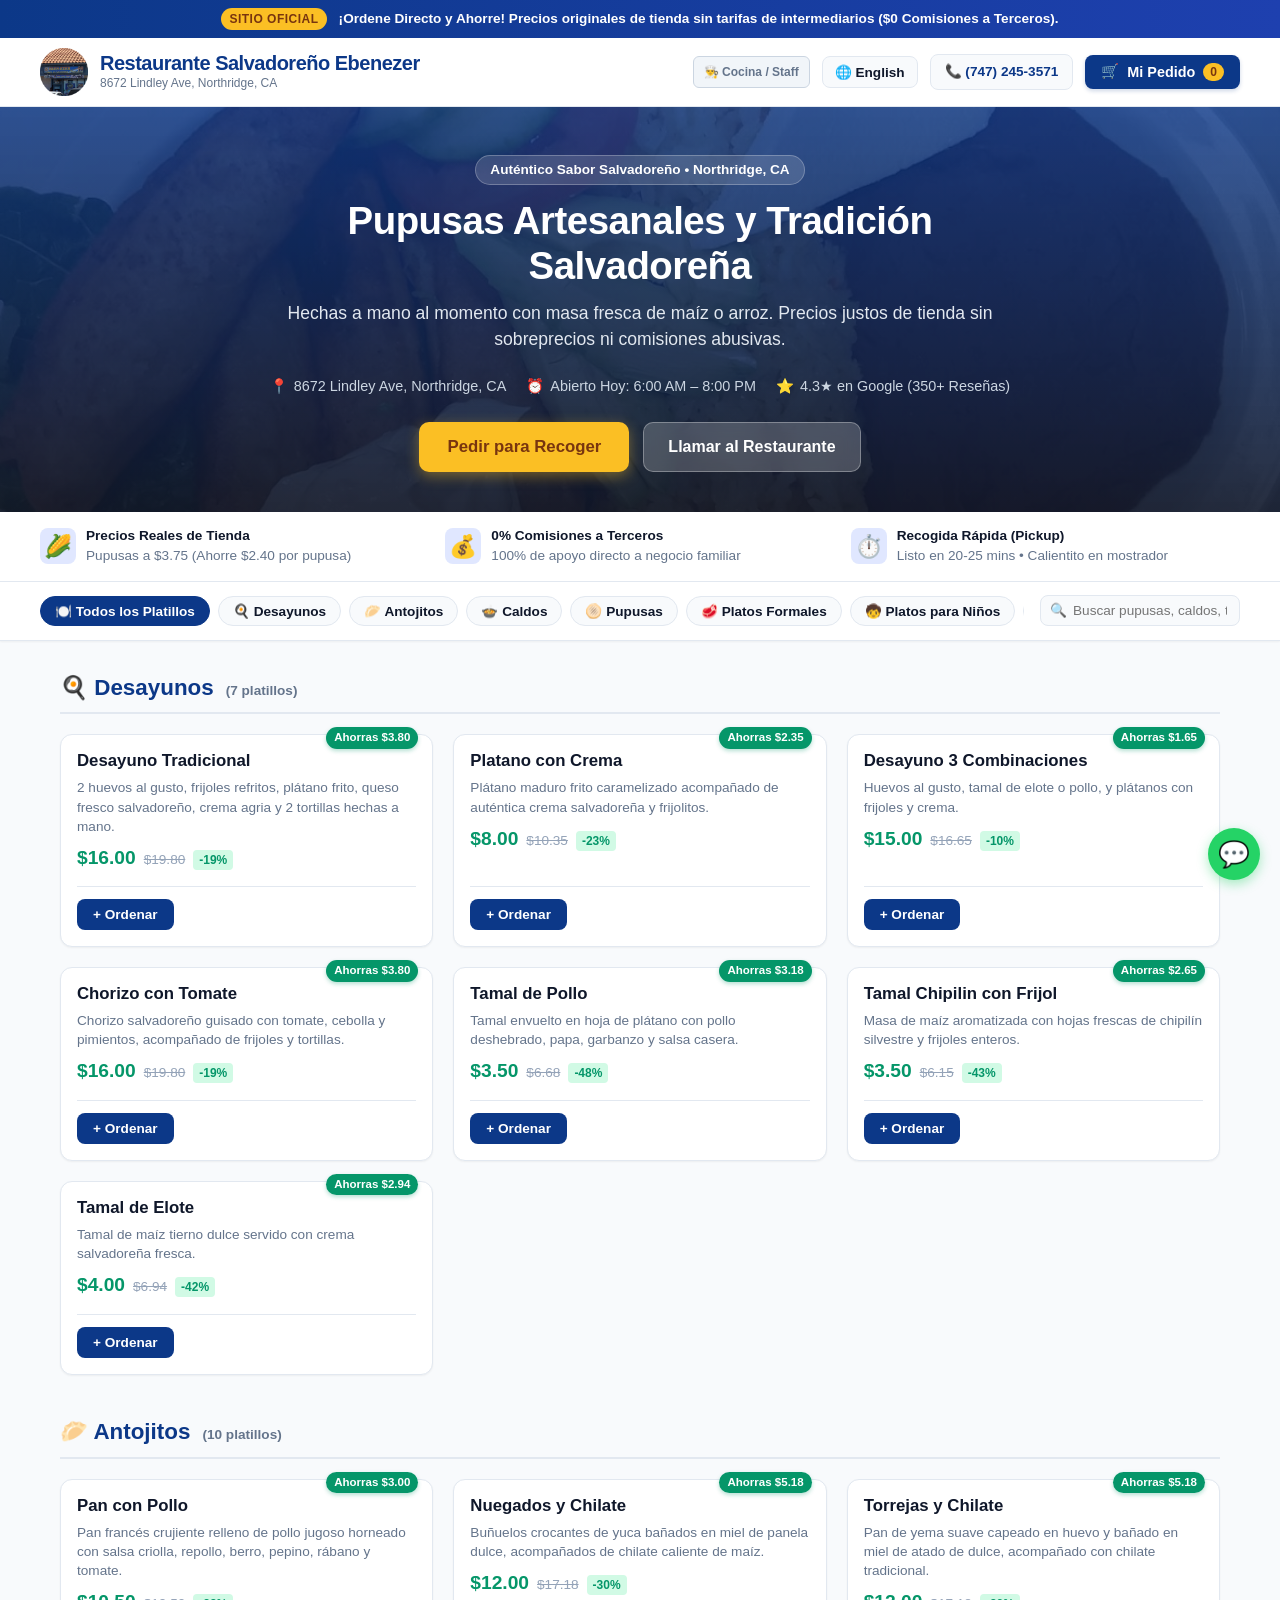
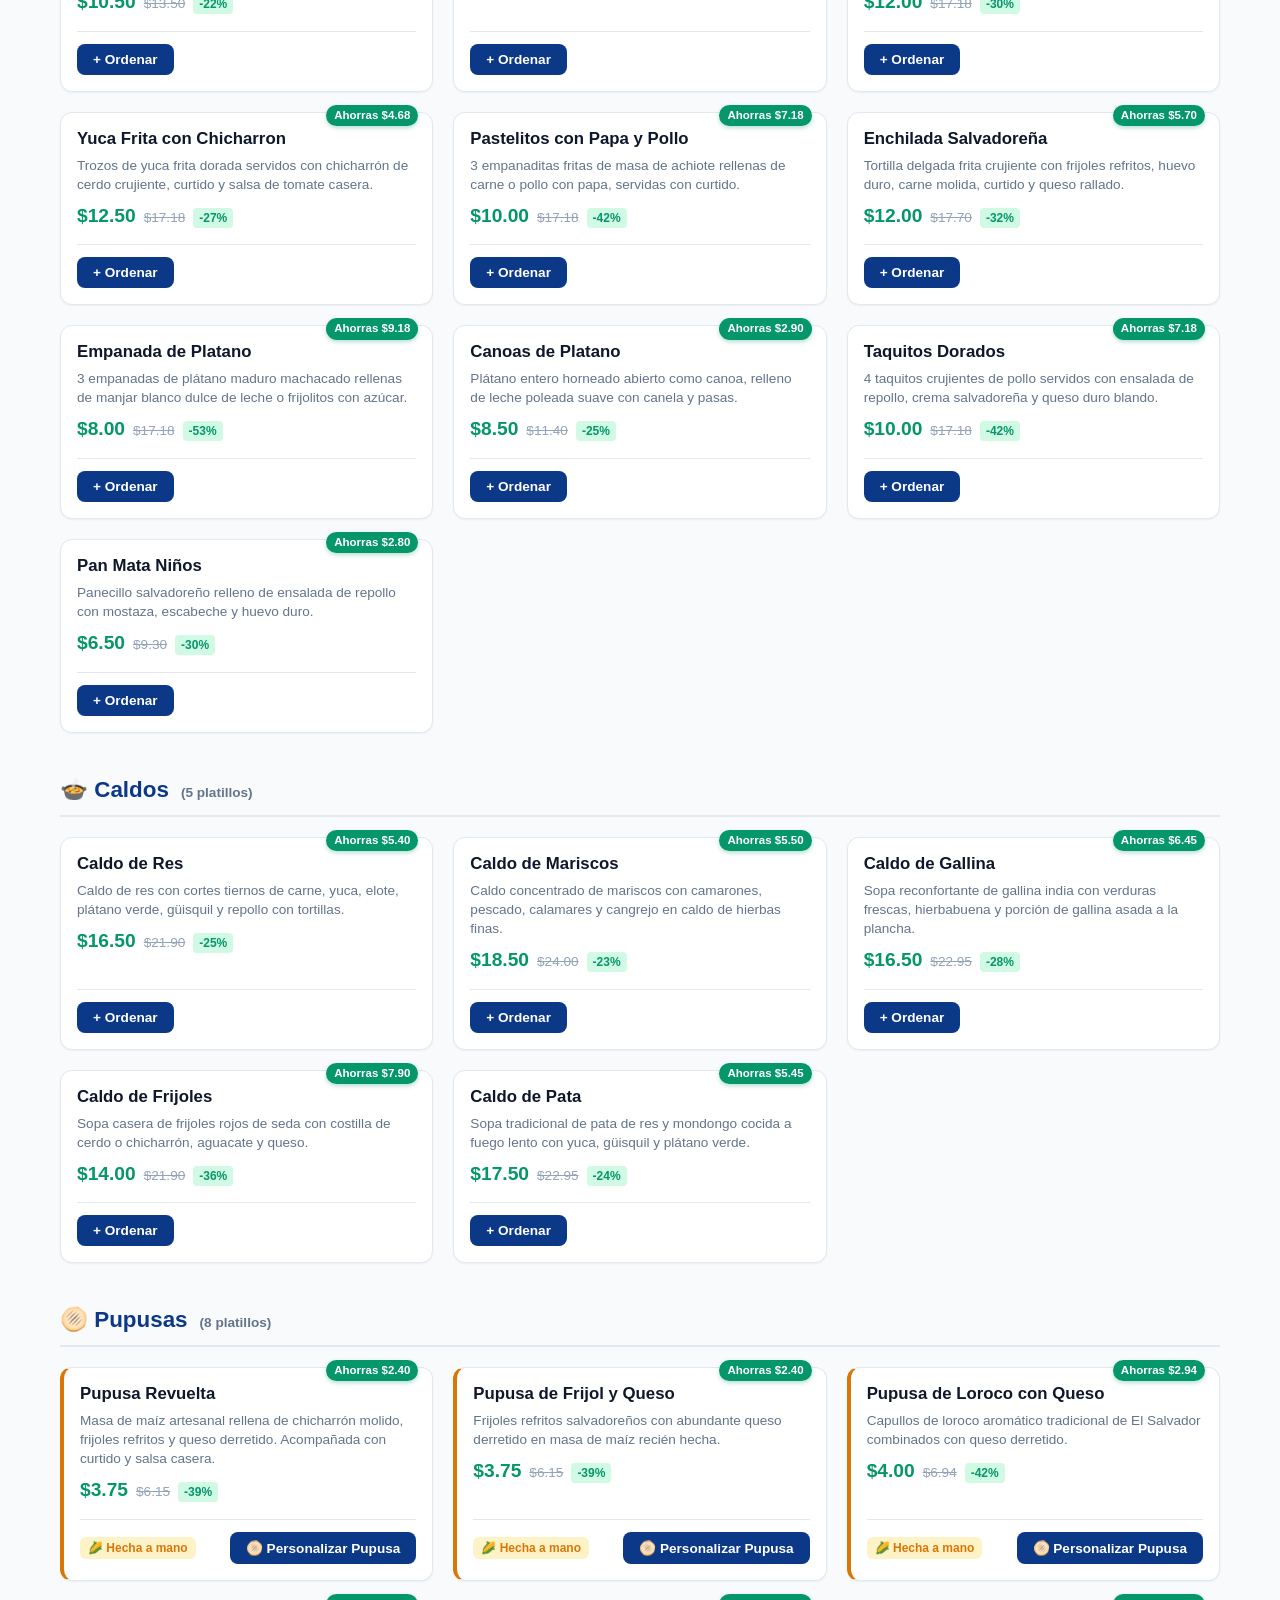
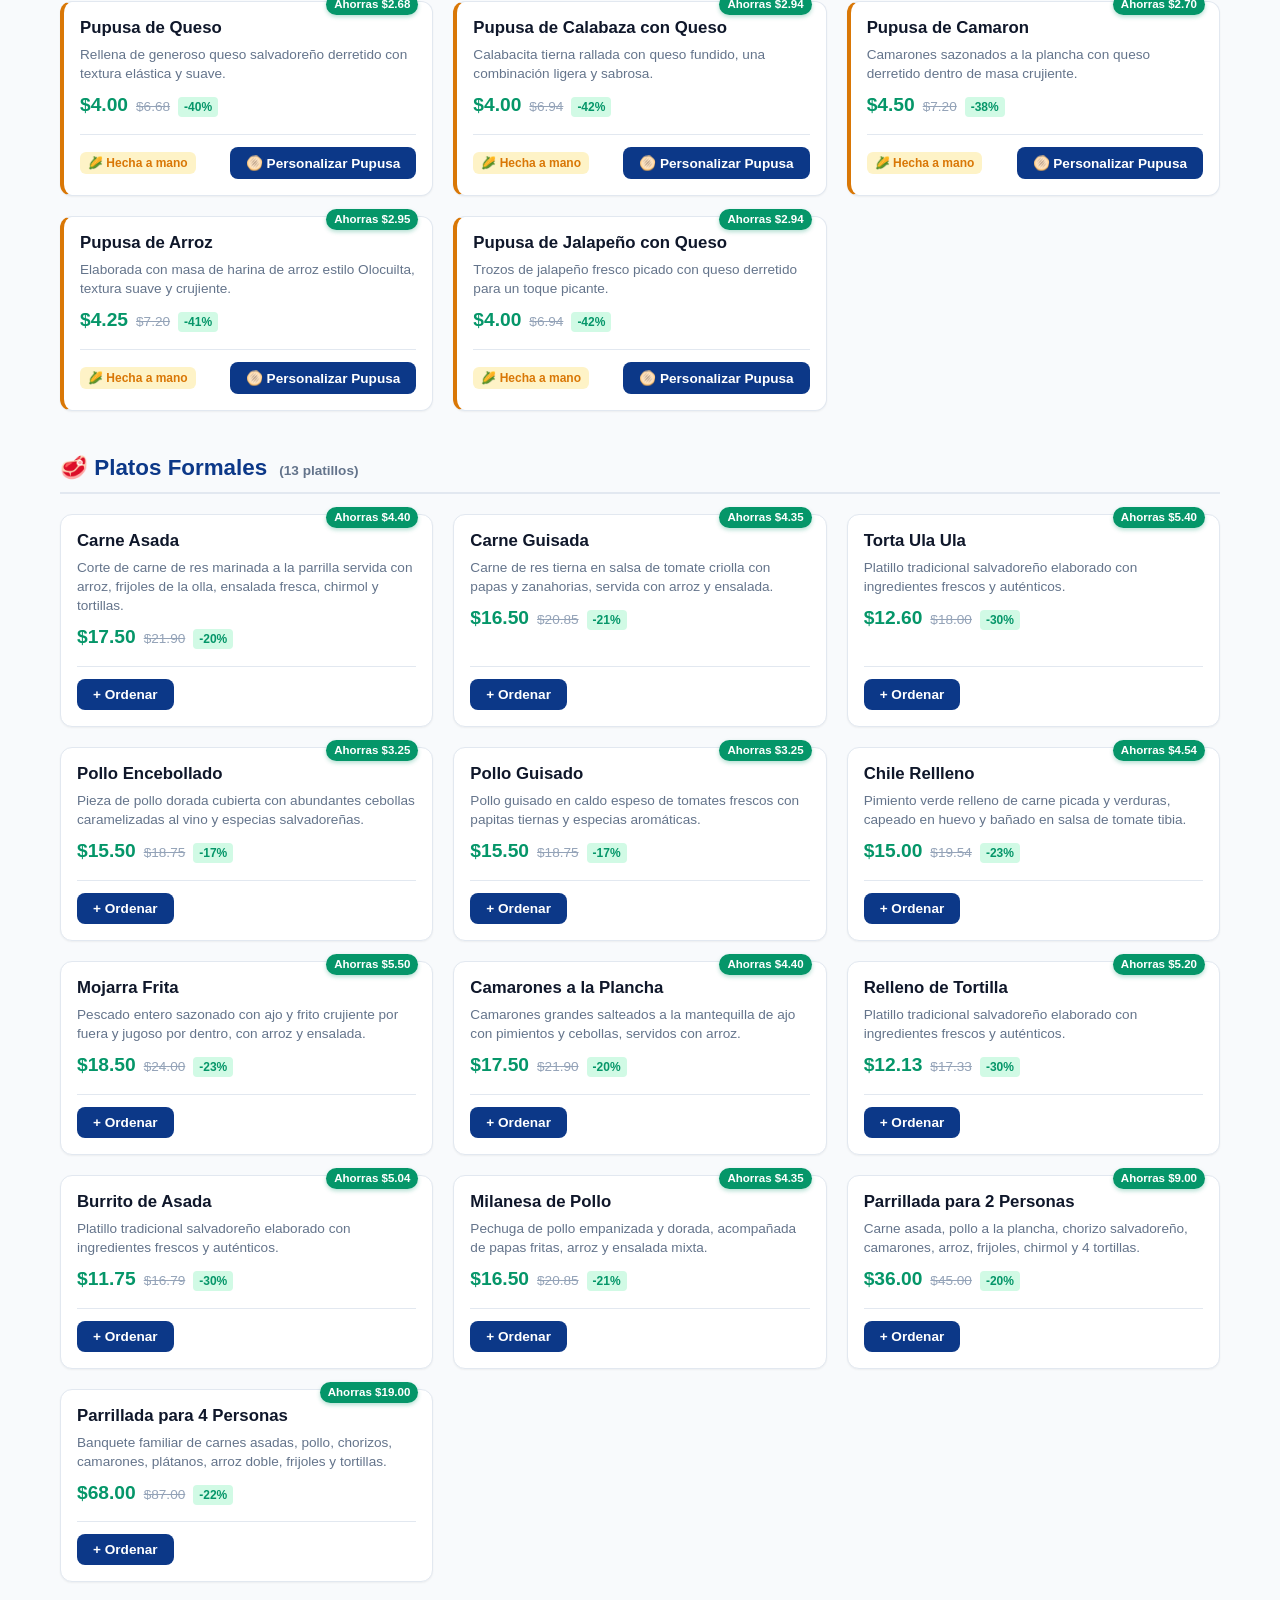
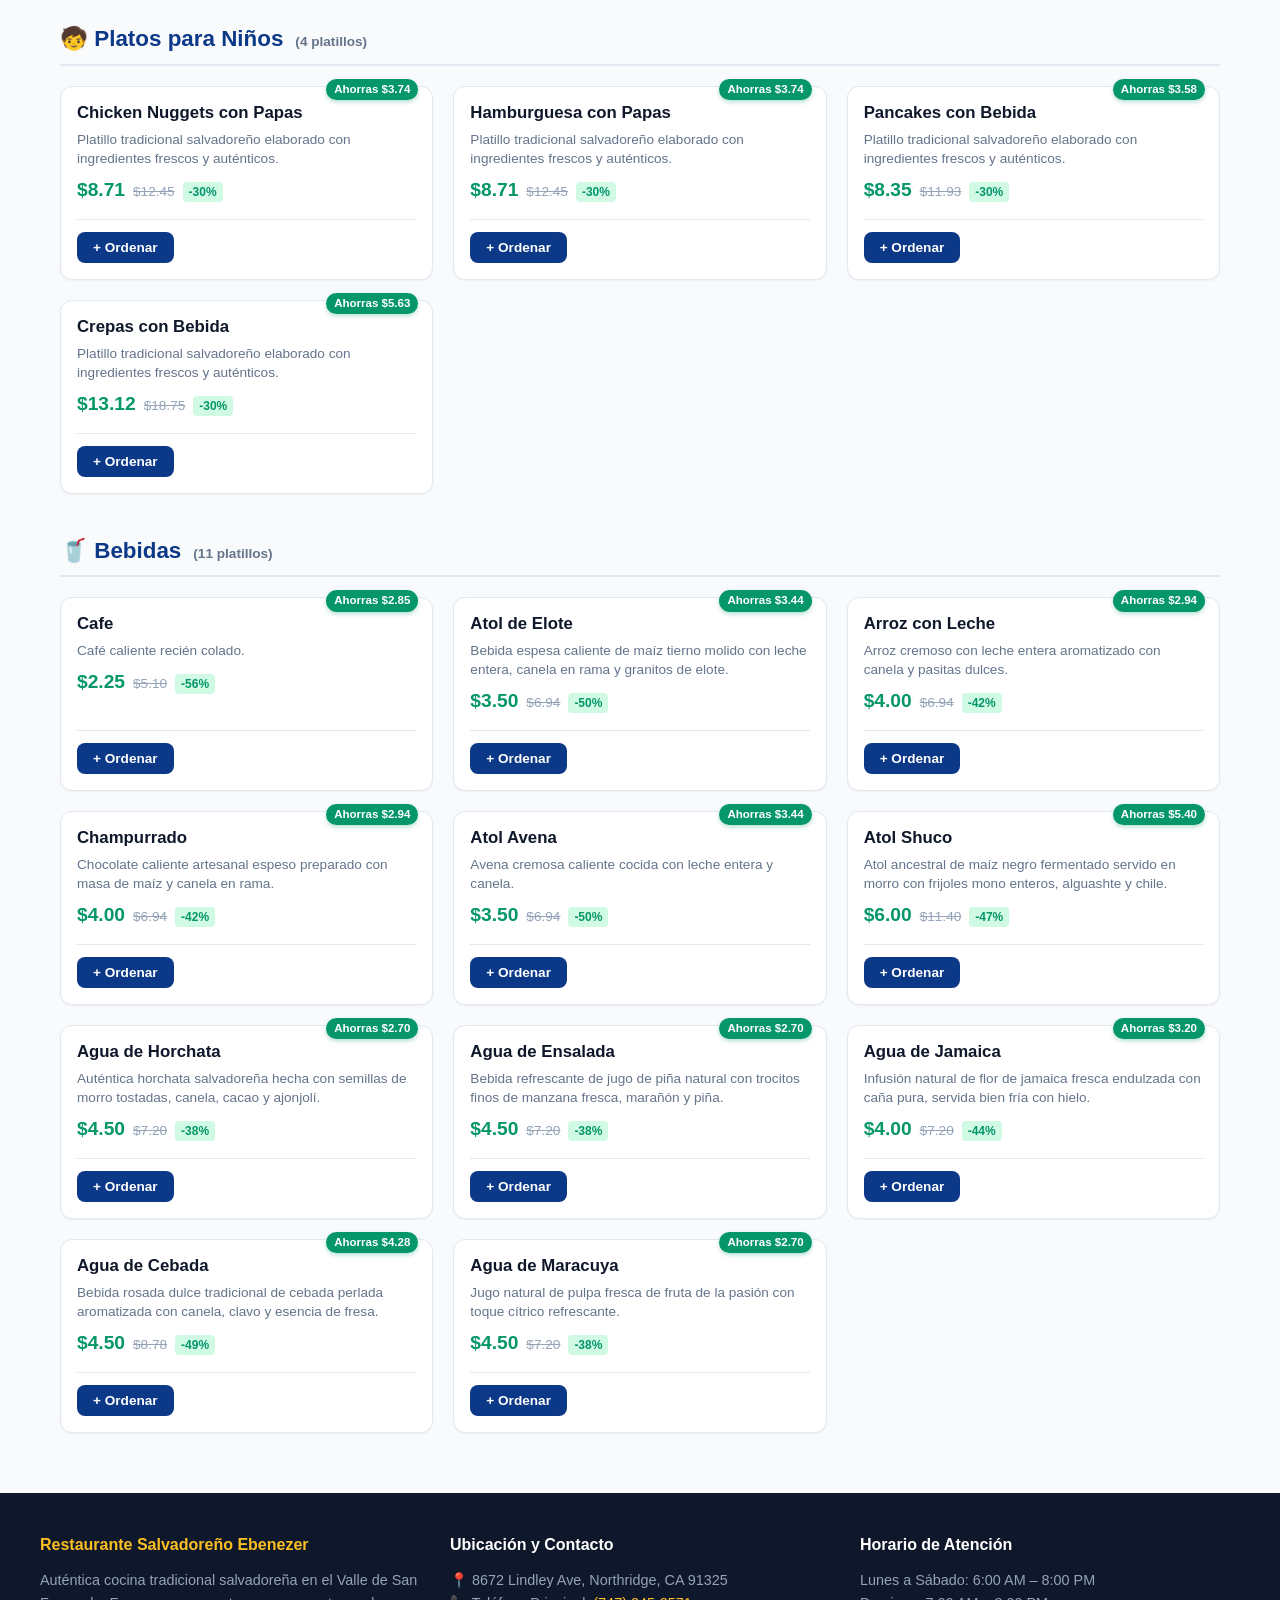
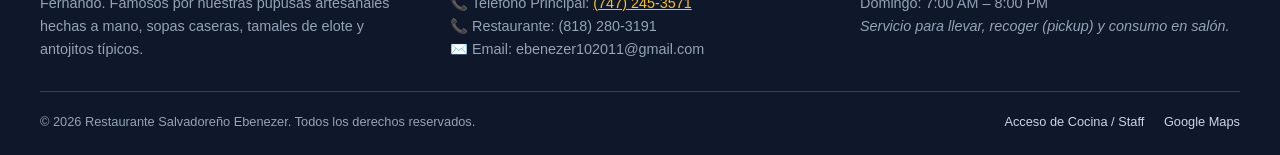
==== index.html @ 0d860ad1 "Initial release of Restaurante Salvadoreño Ebenezer direct ordering system" ====
<!DOCTYPE html>
<html lang="es">
<head>
  <meta charset="UTF-8">
  <meta name="viewport" content="width=device-width, initial-scale=1.0, maximum-scale=5.0">
  <title>Restaurante Salvadoreño Ebenezer — Pedidos Directos Sin Comisión | Northridge, CA</title>
  <meta name="description" content="Ordene pupusas hechas a mano y auténtica comida salvadoreña directamente desde Restaurante Salvadoreño Ebenezer en Northridge, CA. Precios justos de tienda ($3.75) sin intermediarios.">
  
  <!-- OpenGraph -->
  <meta property="og:title" content="Restaurante Salvadoreño Ebenezer — Pedidos Directos">
  <meta property="og:description" content="Auténticas pupusas salvadoreñas hechas a mano en Northridge, CA. Ordene directo y ahorre.">
  <meta property="og:image" content="assets/banner.jpg">
  <meta property="og:type" content="restaurant">

  <!-- Favicon -->
  <link rel="icon" type="image/png" href="assets/logo.png">

  <!-- Stylesheet -->
  <link rel="stylesheet" href="styles.css">

  <!-- Local Restaurant Schema JSON-LD for Google SEO -->
  <script type="application/ld+json">
  {
    "@context": "https://schema.org",
    "@type": "Restaurant",
    "name": "Restaurante Salvadoreño Ebenezer",
    "image": "assets/banner.jpg",
    "address": {
      "@type": "PostalAddress",
      "streetAddress": "8672 Lindley Ave",
      "addressLocality": "Northridge",
      "addressRegion": "CA",
      "postalCode": "91325",
      "addressCountry": "US"
    },
    "geo": {
      "@type": "GeoCoordinates",
      "latitude": 34.2283637,
      "longitude": -118.5268899
    },
    "telephone": "+17472453571",
    "servesCuisine": "Salvadoran",
    "priceRange": "$$",
    "openingHoursSpecification": [
      {
        "@type": "OpeningHoursSpecification",
        "dayOfWeek": ["Monday", "Tuesday", "Wednesday", "Thursday", "Friday", "Saturday"],
        "opens": "06:00",
        "closes": "20:00"
      },
      {
        "@type": "OpeningHoursSpecification",
        "dayOfWeek": "Sunday",
        "opens": "07:00",
        "closes": "20:00"
      }
    ]
  }
  </script>
</head>
<body>

  <!-- Top Announcement Bar -->
  <div class="top-bar">
    <span class="top-bar-badge" data-i18n="topBannerBadge">Sitio Oficial</span>
    <span data-i18n="topBannerText">¡Ordene Directo y Ahorre! Precios originales de tienda sin tarifas de intermediarios ($0 Comisiones a Terceros).</span>
  </div>

  <!-- Navigation -->
  <header class="navbar">
    <div class="nav-container">
      <a href="index.html" class="brand">
        <img src="assets/logo.png" alt="Ebenezer Logo" class="brand-logo" onerror="this.src='assets/banner.jpg'">
        <div>
          <div class="brand-name">Restaurante Salvadoreño Ebenezer</div>
          <div class="brand-sub">8672 Lindley Ave, Northridge, CA</div>
        </div>
      </a>

      <div class="nav-actions">
        <a href="kitchen.html" style="font-size:0.75rem; color:#64748b; text-decoration:none; font-weight:700; padding:6px 10px; border:1px solid #cbd5e1; border-radius:6px; background:#f1f5f9;">👨‍🍳 Cocina / Staff</a>
        <button id="langToggleBtn" class="btn-lang" onclick="toggleLanguage()">🌐 English</button>
        <a href="tel:17472453571" class="btn-phone">📞 (747) 245-3571</a>
        <button class="btn-cart" onclick="showCartDrawer()">
          🛒 <span data-i18n="cartBtnText">Mi Pedido</span>
          <span class="cart-badge" id="cartBadgeCount">0</span>
        </button>
      </div>
    </div>
  </header>

  <!-- Hero Section -->
  <section class="hero">
    <div class="hero-content">
      <div class="hero-tag" data-i18n="heroTag">Auténtico Sabor Salvadoreño • Northridge, CA</div>
      <h1 data-i18n="heroTitle">Pupusas Artesanales y Tradición Salvadoreña</h1>
      <p data-i18n="heroDesc">Hechas a mano al momento con masa fresca de maíz o arroz. Precios justos de tienda sin sobreprecios ni comisiones abusivas.</p>
      
      <div class="hero-meta-grid">
        <div class="hero-meta-item">📍 <span data-i18n="heroMetaLocation">8672 Lindley Ave, Northridge, CA</span></div>
        <div class="hero-meta-item">⏰ <span data-i18n="heroMetaHours">Abierto Hoy: 6:00 AM – 8:00 PM</span></div>
        <div class="hero-meta-item">⭐ <span data-i18n="heroMetaRating">4.3★ en Google (350+ Reseñas)</span></div>
      </div>

      <div class="hero-cta-group">
        <a href="#menuCatalogContainer" class="btn-hero-primary" data-i18n="heroBtnOrder">Pedir para Recoger</a>
        <a href="tel:17472453571" class="btn-hero-secondary" data-i18n="heroBtnCall">Llamar al Restaurante</a>
      </div>
    </div>
  </section>

  <!-- Value Pillars Strip -->
  <section class="value-strip">
    <div class="value-strip-container">
      <div class="value-item">
        <div class="value-icon">🌽</div>
        <div class="value-text">
          <strong data-i18n="value1Title">Precios Reales de Tienda</strong>
          <span data-i18n="value1Desc">Pupusas a $3.75 (Ahorre $2.40 por pupusa)</span>
        </div>
      </div>
      <div class="value-item">
        <div class="value-icon">💰</div>
        <div class="value-text">
          <strong data-i18n="value2Title">0% Comisiones a Terceros</strong>
          <span data-i18n="value2Desc">100% de apoyo directo a negocio familiar</span>
        </div>
      </div>
      <div class="value-item">
        <div class="value-icon">⏱️</div>
        <div class="value-text">
          <strong data-i18n="value3Title">Recogida Rápida (Pickup)</strong>
          <span data-i18n="value3Desc">Listo en 20-25 mins • Calientito en mostrador</span>
        </div>
      </div>
    </div>
  </section>

  <!-- Sticky Category Navigation & Search Bar -->
  <div class="sticky-bar">
    <div class="sticky-bar-container">
      <nav class="categories-nav" id="categoriesNav">
        <!-- Injected via JavaScript -->
      </nav>
      <div class="search-box">
        <span class="search-icon">🔍</span>
        <input type="text" id="searchInput" class="search-input" placeholder="Buscar pupusas, caldos, tamales..." data-i18n-placeholder="searchPlaceholder">
      </div>
    </div>
  </div>

  <!-- Menu Catalog Container -->
  <main class="catalog-container" id="menuCatalogContainer">
    <!-- Categories & Food items rendered here via app.js -->
  </main>

  <!-- Cart Drawer Overlay -->
  <div class="cart-overlay" id="cartDrawerOverlay" onclick="closeCartDrawer()">
    <div class="cart-drawer" onclick="event.stopPropagation()">
      <div class="cart-header">
        <h3>🛒 <span data-i18n="cartTitle">Su Pedido para Recoger</span></h3>
        <button class="btn-close-cart" onclick="closeCartDrawer()">&times;</button>
      </div>

      <div class="cart-items-list" id="cartItemsList">
        <!-- Rendered items -->
      </div>

      <div class="cart-footer" id="cartFooter">
        <div class="cart-savings-banner" id="cartSavingsBanner">
          <!-- Dynamic savings -->
        </div>

        <div class="cart-summary-line">
          <span data-i18n="summarySubtotal">Subtotal</span>
          <span id="summarySubtotal">$0.00</span>
        </div>
        <div class="cart-summary-line">
          <span data-i18n="summaryTax">Impuestos Locales (9.5%)</span>
          <span id="summaryTax">$0.00</span>
        </div>
        <div class="cart-summary-line">
          <span data-i18n="summaryFees">Tarifa de Servicio a Terceros</span>
          <span style="color:#059669; font-weight:700;" data-i18n="summaryFeesValue">$0.00 (Gratis)</span>
        </div>
        <div class="cart-summary-line total">
          <span data-i18n="summaryTotal">Total a Pagar</span>
          <span id="summaryTotal" style="color:#0c3888;">$0.00</span>
        </div>

        <button class="btn-checkout" onclick="openCheckoutModal()" data-i18n="btnProceedCheckout">Continuar con el Pedido</button>
        <button class="btn-whatsapp-cart" onclick="sendOrderByWhatsApp()">
          <span>💬</span> <span data-i18n="btnWhatsAppOrder">Enviar Pedido por WhatsApp</span>
        </button>
      </div>
    </div>
  </div>

  <!-- Pupusa Customizer Modal -->
  <div class="modal-overlay" id="pupusaModal" onclick="closePupusaModal()">
    <div class="modal-card" onclick="event.stopPropagation()">
      <div class="modal-header">
        <h3 id="pupusaModalItemName">Personalizar Pupusa</h3>
        <button class="btn-close-cart" onclick="closePupusaModal()">&times;</button>
      </div>
      <div class="modal-body">
        <div style="display:flex; justify-content:space-between; align-items:center; margin-bottom:16px;">
          <span style="font-size:0.9rem; color:#64748b;">Precio Base:</span>
          <span id="pupusaModalPrice" style="font-size:1.25rem; font-weight:800; color:#059669;">$3.75</span>
        </div>

        <!-- Dough Choice -->
        <div class="option-group">
          <div class="option-title">
            <span data-i18n="doughTitle">Seleccione su Masa:</span>
            <span>Obligatorio</span>
          </div>
          <div class="choice-pill-group">
            <label class="choice-pill selected" onclick="updatePillStyles()">
              <input type="radio" name="pupusaDough" id="doughCorn" value="corn" checked>
              <span>🌽 <strong data-i18n="doughCorn">Maíz Tradicional</strong></span>
              <span style="color:#64748b;">+$0.00</span>
            </label>
            <label class="choice-pill" onclick="updatePillStyles()">
              <input type="radio" name="pupusaDough" id="doughRice" value="rice">
              <span>🌾 <strong data-i18n="doughRice">Harina de Arroz</strong></span>
              <span style="color:#059669; font-weight:700;">+$0.50</span>
            </label>
          </div>
        </div>

        <!-- Cooking Style -->
        <div class="option-group">
          <div class="option-title">
            <span data-i18n="cookingStyleTitle">Punto de Cocción:</span>
          </div>
          <div class="choice-pill-group">
            <label class="choice-pill selected" onclick="updatePillStyles()">
              <input type="radio" name="pupusaStyle" id="pupusaStyleNormal" value="normal" checked>
              <span data-i18n="cookingNormal">Normal / Suave</span>
            </label>
            <label class="choice-pill" onclick="updatePillStyles()">
              <input type="radio" name="pupusaStyle" id="pupusaStyleCrispy" value="crispy">
              <span data-i18n="cookingWellDone">Bien Doradita / Tostada</span>
            </label>
          </div>
        </div>

        <!-- Extras & Sides -->
        <div class="option-group">
          <div class="option-title">
            <span data-i18n="extrasTitle">Acompañamientos y Extras:</span>
            <span>Gratis</span>
          </div>
          <label class="checkbox-label">
            <input type="checkbox" id="extraCurtido">
            <span data-i18n="extraCurtido">Curtido Artesanal Extra (Repollo fermentado)</span>
          </label>
          <label class="checkbox-label">
            <input type="checkbox" id="extraSalsaRoja">
            <span data-i18n="extraSalsaRoja">Salsa de Tomate Casera Extra</span>
          </label>
          <label class="checkbox-label">
            <input type="checkbox" id="extraSalsaPicante">
            <span data-i18n="extraSalsaPicante">Salsa Picante Roja</span>
          </label>
        </div>

        <!-- Special Instructions -->
        <div class="option-group">
          <div class="option-title">
            <span>Instrucciones Especiales:</span>
          </div>
          <textarea id="pupusaNotes" class="instructions-input" rows="2" placeholder="Ej. Poco queso, sin cebolla, bien calientes..." data-i18n-placeholder="notesPlaceholder"></textarea>
        </div>

        <!-- Quantity in modal -->
        <div style="display:flex; align-items:center; justify-content:space-between; margin-top:14px; padding-top:12px; border-top:1px solid #e2e8f0;">
          <span style="font-weight:700; font-size:0.9rem;">Cantidad:</span>
          <div style="display:flex; align-items:center; gap:8px;">
            <button class="qty-btn" type="button" onclick="document.getElementById('pupusaQtyModal').value = Math.max(1, parseInt(document.getElementById('pupusaQtyModal').value)-1)">-</button>
            <input type="number" id="pupusaQtyModal" value="1" min="1" max="50" style="width:48px; text-align:center; padding:4px; font-weight:800; border:1px solid #cbd5e1; border-radius:6px;">
            <button class="qty-btn" type="button" onclick="document.getElementById('pupusaQtyModal').value = parseInt(document.getElementById('pupusaQtyModal').value)+1">+</button>
          </div>
        </div>
      </div>
      <div class="modal-footer">
        <button type="button" class="btn-lang" onclick="closePupusaModal()" data-i18n="btnClose">Cerrar</button>
        <button type="button" class="btn-checkout" style="margin-top:0; width:auto; padding:10px 24px;" onclick="addCustomizedPupusaToCart()" data-i18n="btnAddModal">Agregar al Carrito</button>
      </div>
    </div>
  </div>

  <!-- Checkout Details Modal -->
  <div class="modal-overlay" id="checkoutModal" onclick="closeCheckoutModal()">
    <div class="modal-card" onclick="event.stopPropagation()">
      <div class="modal-header">
        <h3 data-i18n="checkoutModalTitle">Detalles para Recoger (Pickup)</h3>
        <button class="btn-close-cart" onclick="closeCheckoutModal()">&times;</button>
      </div>
      <form onsubmit="confirmOrder(event)">
        <div class="modal-body">
          <div class="option-group">
            <label style="display:block; font-size:0.85rem; font-weight:700; margin-bottom:4px;" data-i18n="nameLabel">Nombre y Apellido:</label>
            <input type="text" id="custName" required class="search-input" style="padding-left:12px;" placeholder="Ej. Carlos Martínez" data-i18n-placeholder="namePlaceholder">
          </div>

          <div class="option-group">
            <label style="display:block; font-size:0.85rem; font-weight:700; margin-bottom:4px;" data-i18n="phoneLabel">Teléfono Móvil (para aviso por SMS/WhatsApp):</label>
            <input type="tel" id="custPhone" required class="search-input" style="padding-left:12px;" placeholder="Ej. (818) 555-0192" data-i18n-placeholder="phonePlaceholder">
          </div>

          <div class="option-group">
            <label style="display:block; font-size:0.85rem; font-weight:700; margin-bottom:4px;" data-i18n="pickupTimeLabel">Hora de Recogida en 8672 Lindley Ave:</label>
            <select id="pickupTimeSelect" class="search-input" style="padding-left:12px;">
              <option value="Lo antes posible (20-25 mins)" data-i18n="pickupAsap">Lo antes posible (20-25 minutos)</option>
              <option value="En 35-40 minutos" data-i18n="pickup30">En 35-40 minutos</option>
              <option value="En 60 minutos" data-i18n="pickup60">En 60 minutos</option>
            </select>
          </div>

          <div class="option-group">
            <label style="display:block; font-size:0.85rem; font-weight:700; margin-bottom:6px;" data-i18n="paymentMethodLabel">Método de Pago:</label>
            <label class="choice-pill selected" style="margin-bottom:8px;">
              <input type="radio" name="paymentMethod" value="store" checked>
              <div>
                <strong data-i18n="payAtStore">💵 Pagar al Recoger (Efectivo o Tarjeta en Tienda)</strong>
                <div style="font-size:0.75rem; color:#64748b;">Pague cómodamente en el mostrador sin comisión de tarjeta.</div>
              </div>
            </label>
            <label class="choice-pill">
              <input type="radio" name="paymentMethod" value="card">
              <div>
                <strong data-i18n="payCardOnline">💳 Tarjeta de Crédito / Débito / Apple Pay (Stripe)</strong>
                <div style="font-size:0.75rem; color:#64748b;">Pago rápido y seguro en línea.</div>
              </div>
            </label>
          </div>
        </div>
        <div class="modal-footer">
          <button type="button" class="btn-lang" onclick="closeCheckoutModal()" data-i18n="btnClose">Volver</button>
          <button type="submit" class="btn-checkout" style="margin-top:0; width:auto; padding:10px 24px;" data-i18n="btnConfirmOrder">Confirmar Pedido</button>
        </div>
      </form>
    </div>
  </div>

  <!-- Order Success Modal -->
  <div class="modal-overlay" id="orderSuccessModal">
    <div class="modal-card" style="text-align:center;">
      <div class="modal-body" style="padding:32px 24px;">
        <div style="font-size:3.5rem; margin-bottom:12px;">🎉</div>
        <h2 style="font-size:1.5rem; color:#0c3888; font-weight:800; margin-bottom:8px;" data-i18n="orderSuccessTitle">¡Pedido Recibido con Éxito!</h2>
        <p style="color:#64748b; font-size:0.95rem; margin-bottom:18px;" data-i18n="orderPrepMessage">Estamos preparando su orden caliente en nuestra cocina en 8672 Lindley Ave, Northridge.</p>

        <div style="background:#f1f5f9; border:1.5px dashed #cbd5e1; border-radius:10px; padding:16px; margin-bottom:20px;">
          <div style="font-size:0.8rem; color:#64748b; text-transform:uppercase; font-weight:700;" data-i18n="orderNumberLabel">Número de Pedido</div>
          <div id="confirmOrderNum" style="font-size:2rem; font-weight:900; color:#0c3888; letter-spacing:1px; margin:4px 0;">EBZ-1042</div>
          <div style="font-size:0.9rem; color:#334155;">Total: <strong id="confirmOrderTotal" style="color:#059669;">$0.00</strong> • Hora: <strong id="confirmOrderTime">20-25 mins</strong></div>
        </div>

        <div style="display:flex; flex-direction:column; gap:10px;">
          <a href="https://maps.app.goo.gl/6uodyNZbph4xevkz8" target="_blank" class="btn-hero-primary" style="display:block; text-align:center;" data-i18n="btnDirections">Ver Ruta en Google Maps</a>
          <a href="tel:17472453571" class="btn-hero-secondary" style="display:block; text-align:center; color:#0c3888; border-color:#cbd5e1;" data-i18n="btnCallStoreConfirm">Llamar al Restaurante: (747) 245-3571</a>
          <button class="btn-lang" style="justify-content:center; margin-top:8px;" onclick="closeSuccessModal()" data-i18n="btnClose">Cerrar</button>
        </div>
      </div>
    </div>
  </div>

  <!-- Floating Mobile WhatsApp Button -->
  <div class="fab-container">
    <a href="https://wa.me/17472453571?text=Hola,%20quisiera%20hacer%20un%20pedido%20en%20Restaurante%20Ebenezer" target="_blank" class="fab-whatsapp" aria-label="WhatsApp Pedidos">
      💬
    </a>
  </div>

  <!-- Footer -->
  <footer class="footer">
    <div class="footer-container">
      <div class="footer-col">
        <h4 style="color:#fbbf24;">Restaurante Salvadoreño Ebenezer</h4>
        <p>Auténtica cocina tradicional salvadoreña en el Valle de San Fernando. Famosos por nuestras pupusas artesanales hechas a mano, sopas caseras, tamales de elote y antojitos típicos.</p>
      </div>
      <div class="footer-col">
        <h4>Ubicación y Contacto</h4>
        <p>📍 8672 Lindley Ave, Northridge, CA 91325<br>
        📞 Teléfono Principal: <a href="tel:17472453571" style="color:#fbbf24;">(747) 245-3571</a><br>
        📞 Restaurante: (818) 280-3191<br>
        ✉️ Email: ebenezer102011@gmail.com</p>
      </div>
      <div class="footer-col">
        <h4>Horario de Atención</h4>
        <p>Lunes a Sábado: 6:00 AM – 8:00 PM<br>
        Domingo: 7:00 AM – 8:00 PM<br>
        <em>Servicio para llevar, recoger (pickup) y consumo en salón.</em></p>
      </div>
    </div>
    <div class="footer-bottom">
      <div>© 2026 Restaurante Salvadoreño Ebenezer. Todos los derechos reservados.</div>
      <div>
        <a href="kitchen.html" style="margin-right:16px;">Acceso de Cocina / Staff</a>
        <a href="https://maps.app.goo.gl/6uodyNZbph4xevkz8" target="_blank">Google Maps</a>
      </div>
    </div>
  </footer>

  <!-- Scripts -->
  <script src="menu-data.js"></script>
  <script src="app.js"></script>
</body>
</html>
---- styles.css ----
/* ==========================================================================
   Restaurante Salvadoreño Ebenezer — Modern Direct Ordering System Styles
   ========================================================================== */

:root {
  --primary: #0c3888;
  --primary-hover: #082660;
  --primary-light: #e0e7ff;
  --accent: #d97706;
  --accent-light: #fef3c7;
  --success: #059669;
  --success-light: #d1fae5;
  --danger: #dc2626;
  --text-dark: #0f172a;
  --text-muted: #64748b;
  --bg-page: #f8fafc;
  --bg-card: #ffffff;
  --border: #e2e8f0;
  --shadow-sm: 0 1px 2px 0 rgb(0 0 0 / 0.05);
  --shadow-md: 0 4px 6px -1px rgb(0 0 0 / 0.1), 0 2px 4px -2px rgb(0 0 0 / 0.1);
  --shadow-lg: 0 10px 15px -3px rgb(0 0 0 / 0.1), 0 4px 6px -4px rgb(0 0 0 / 0.1);
  --radius: 12px;
  --font-main: -apple-system, BlinkMacSystemFont, "Segoe UI", Roboto, "Helvetica Neue", Arial, sans-serif;
}

* {
  box-sizing: border-box;
  margin: 0;
  padding: 0;
}

body {
  font-family: var(--font-main);
  color: var(--text-dark);
  background-color: var(--bg-page);
  line-height: 1.5;
  -webkit-font-smoothing: antialiased;
}

/* ---------------- TOP PROMO BANNER ---------------- */
.top-bar {
  background: linear-gradient(90deg, #0c3888 0%, #1e40af 100%);
  color: #ffffff;
  font-size: 0.85rem;
  padding: 8px 16px;
  text-align: center;
  font-weight: 600;
  display: flex;
  justify-content: center;
  align-items: center;
  gap: 12px;
  position: relative;
  z-index: 50;
}
.top-bar-badge {
  background: #fbbf24;
  color: #78350f;
  padding: 2px 8px;
  border-radius: 9999px;
  font-size: 0.75rem;
  font-weight: 800;
  text-transform: uppercase;
  letter-spacing: 0.5px;
}

/* ---------------- NAVIGATION ---------------- */
.navbar {
  position: sticky;
  top: 0;
  background: rgba(255, 255, 255, 0.95);
  backdrop-filter: blur(10px);
  border-bottom: 1px solid var(--border);
  z-index: 40;
  padding: 10px 20px;
}
.nav-container {
  max-width: 1200px;
  margin: 0 auto;
  display: flex;
  justify-content: space-between;
  align-items: center;
}
.brand {
  display: flex;
  align-items: center;
  gap: 12px;
  text-decoration: none;
  color: inherit;
}
.brand-logo {
  height: 48px;
  width: auto;
  border-radius: 8px;
}
.brand-name {
  font-size: 1.25rem;
  font-weight: 800;
  color: var(--primary);
  line-height: 1.1;
  letter-spacing: -0.5px;
}
.brand-sub {
  font-size: 0.75rem;
  color: var(--text-muted);
  font-weight: 500;
}

.nav-actions {
  display: flex;
  align-items: center;
  gap: 12px;
}
.btn-lang {
  background: var(--bg-page);
  border: 1px solid var(--border);
  color: var(--text-dark);
  font-weight: 700;
  font-size: 0.85rem;
  padding: 7px 12px;
  border-radius: 8px;
  cursor: pointer;
  display: flex;
  align-items: center;
  gap: 6px;
  transition: all 0.2s;
}
.btn-lang:hover {
  background: var(--primary-light);
  border-color: var(--primary);
  color: var(--primary);
}
.btn-phone {
  background: var(--bg-page);
  border: 1px solid var(--border);
  color: var(--primary);
  font-weight: 700;
  font-size: 0.85rem;
  padding: 7px 14px;
  border-radius: 8px;
  text-decoration: none;
  display: flex;
  align-items: center;
  gap: 6px;
  transition: all 0.2s;
}
.btn-phone:hover {
  background: var(--primary);
  color: #ffffff;
}

.btn-cart {
  background: var(--primary);
  color: #ffffff;
  border: none;
  font-weight: 700;
  font-size: 0.9rem;
  padding: 8px 16px;
  border-radius: 8px;
  cursor: pointer;
  display: flex;
  align-items: center;
  gap: 8px;
  box-shadow: 0 2px 4px rgba(12, 56, 136, 0.2);
  transition: all 0.2s;
  position: relative;
}
.btn-cart:hover {
  background: var(--primary-hover);
  transform: translateY(-1px);
}
.cart-badge {
  background: #fbbf24;
  color: #78350f;
  font-size: 0.75rem;
  font-weight: 800;
  padding: 2px 7px;
  border-radius: 9999px;
  min-width: 20px;
  text-align: center;
}

/* ---------------- HERO SECTION ---------------- */
.hero {
  position: relative;
  background: linear-gradient(rgba(12, 56, 136, 0.82), rgba(15, 23, 42, 0.90)), url('assets/bk.jpg') center/cover no-repeat;
  color: #ffffff;
  padding: 48px 20px 40px;
  text-align: center;
}
.hero-content {
  max-width: 800px;
  margin: 0 auto;
}
.hero-tag {
  display: inline-flex;
  align-items: center;
  gap: 6px;
  background: rgba(255, 255, 255, 0.15);
  backdrop-filter: blur(8px);
  padding: 4px 14px;
  border-radius: 9999px;
  font-size: 0.85rem;
  font-weight: 600;
  margin-bottom: 14px;
  border: 1px solid rgba(255, 255, 255, 0.25);
}
.hero h1 {
  font-size: 2.4rem;
  font-weight: 900;
  letter-spacing: -0.5px;
  margin-bottom: 12px;
  line-height: 1.15;
}
.hero p {
  font-size: 1.1rem;
  color: #e2e8f0;
  margin-bottom: 24px;
  line-height: 1.5;
}
.hero-meta-grid {
  display: flex;
  justify-content: center;
  gap: 20px;
  flex-wrap: wrap;
  font-size: 0.9rem;
  color: #cbd5e1;
  margin-bottom: 24px;
}
.hero-meta-item {
  display: flex;
  align-items: center;
  gap: 6px;
}
.hero-cta-group {
  display: flex;
  justify-content: center;
  gap: 14px;
  flex-wrap: wrap;
}
.btn-hero-primary {
  background: #fbbf24;
  color: #78350f;
  font-weight: 800;
  font-size: 1.05rem;
  padding: 12px 28px;
  border-radius: 10px;
  text-decoration: none;
  box-shadow: 0 4px 14px rgba(251, 191, 36, 0.4);
  transition: all 0.2s;
}
.btn-hero-primary:hover {
  background: #f59e0b;
  transform: translateY(-2px);
}
.btn-hero-secondary {
  background: rgba(255, 255, 255, 0.2);
  backdrop-filter: blur(8px);
  color: #ffffff;
  font-weight: 700;
  font-size: 1rem;
  padding: 12px 24px;
  border-radius: 10px;
  text-decoration: none;
  border: 1px solid rgba(255, 255, 255, 0.3);
  transition: all 0.2s;
}
.btn-hero-secondary:hover {
  background: rgba(255, 255, 255, 0.3);
}

/* ---------------- VALUE PILLARS STRIP ---------------- */
.value-strip {
  background: #ffffff;
  border-bottom: 1px solid var(--border);
  padding: 14px 20px;
}
.value-strip-container {
  max-width: 1200px;
  margin: 0 auto;
  display: grid;
  grid-template-columns: repeat(auto-fit, minmax(240px, 1fr));
  gap: 16px;
}
.value-item {
  display: flex;
  align-items: center;
  gap: 10px;
  font-size: 0.85rem;
}
.value-icon {
  font-size: 1.4rem;
  background: var(--primary-light);
  width: 36px;
  height: 36px;
  display: flex;
  align-items: center;
  justify-content: center;
  border-radius: 8px;
}
.value-text strong {
  display: block;
  color: var(--text-dark);
  font-weight: 700;
}
.value-text span {
  color: var(--text-muted);
}

/* ---------------- CATEGORY BAR & SEARCH ---------------- */
.sticky-bar {
  position: sticky;
  top: 69px;
  background: #ffffff;
  border-bottom: 1px solid var(--border);
  z-index: 30;
  padding: 10px 20px;
  box-shadow: var(--shadow-sm);
}
.sticky-bar-container {
  max-width: 1200px;
  margin: 0 auto;
  display: flex;
  align-items: center;
  justify-content: space-between;
  gap: 16px;
}
.categories-nav {
  display: flex;
  gap: 8px;
  overflow-x: auto;
  padding: 4px 0;
  scrollbar-width: none;
}
.categories-nav::-webkit-scrollbar {
  display: none;
}
.cat-pill {
  white-space: nowrap;
  background: var(--bg-page);
  border: 1px solid var(--border);
  color: var(--text-dark);
  font-size: 0.85rem;
  font-weight: 700;
  padding: 6px 14px;
  border-radius: 9999px;
  cursor: pointer;
  transition: all 0.2s;
  display: flex;
  align-items: center;
  gap: 6px;
}
.cat-pill:hover {
  background: var(--primary-light);
  border-color: var(--primary);
  color: var(--primary);
}
.cat-pill.active {
  background: var(--primary);
  border-color: var(--primary);
  color: #ffffff;
}

.search-box {
  position: relative;
  min-width: 200px;
}
.search-input {
  width: 100%;
  padding: 7px 12px 7px 32px;
  font-size: 0.85rem;
  border: 1px solid var(--border);
  border-radius: 8px;
  background: var(--bg-page);
  outline: none;
  transition: border-color 0.2s;
}
.search-input:focus {
  border-color: var(--primary);
  background: #ffffff;
}
.search-icon {
  position: absolute;
  left: 10px;
  top: 50%;
  transform: translateY(-50%);
  color: var(--text-muted);
  font-size: 0.85rem;
}

/* ---------------- MAIN MENU CATALOG ---------------- */
.catalog-container {
  max-width: 1200px;
  margin: 30px auto;
  padding: 0 20px;
}
.category-section {
  margin-bottom: 40px;
  scroll-margin-top: 140px;
}
.category-header {
  display: flex;
  align-items: baseline;
  gap: 12px;
  border-bottom: 2px solid var(--border);
  padding-bottom: 8px;
  margin-bottom: 20px;
}
.category-title {
  font-size: 1.4rem;
  font-weight: 800;
  color: var(--primary);
  display: flex;
  align-items: center;
  gap: 8px;
}
.category-count {
  font-size: 0.85rem;
  color: var(--text-muted);
  font-weight: 600;
}

.items-grid {
  display: grid;
  grid-template-columns: repeat(auto-fill, minmax(320px, 1fr));
  gap: 20px;
}
.item-card {
  background: var(--bg-card);
  border: 1px solid var(--border);
  border-radius: var(--radius);
  padding: 16px;
  display: flex;
  flex-direction: column;
  justify-content: space-between;
  transition: all 0.2s;
  box-shadow: var(--shadow-sm);
  position: relative;
}
.item-card:hover {
  transform: translateY(-2px);
  box-shadow: var(--shadow-md);
  border-color: #cbd5e1;
}
.item-card.highlight {
  border-left: 4px solid var(--accent);
}
.item-badge-top {
  position: absolute;
  top: -8px;
  right: 14px;
  background: var(--success);
  color: #ffffff;
  font-size: 0.72rem;
  font-weight: 800;
  padding: 2px 8px;
  border-radius: 9999px;
  box-shadow: 0 2px 4px rgba(5, 150, 105, 0.3);
}

.item-main {
  margin-bottom: 14px;
}
.item-header {
  display: flex;
  justify-content: space-between;
  align-items: flex-start;
  gap: 10px;
  margin-bottom: 6px;
}
.item-name {
  font-size: 1.05rem;
  font-weight: 800;
  color: var(--text-dark);
  line-height: 1.25;
}
.item-desc {
  font-size: 0.85rem;
  color: var(--text-muted);
  line-height: 1.4;
  margin-bottom: 8px;
}
.item-pricing {
  display: flex;
  align-items: baseline;
  gap: 8px;
}
.price-current {
  font-size: 1.2rem;
  font-weight: 800;
  color: var(--success);
}
.price-old {
  font-size: 0.85rem;
  color: #94a3b8;
  text-decoration: line-through;
  font-weight: 500;
}
.price-savings {
  font-size: 0.75rem;
  font-weight: 700;
  color: var(--success);
  background: var(--success-light);
  padding: 1px 6px;
  border-radius: 4px;
}

.item-footer {
  display: flex;
  justify-content: space-between;
  align-items: center;
  border-top: 1px solid var(--border);
  padding-top: 12px;
}
.pupusa-tag {
  font-size: 0.75rem;
  font-weight: 700;
  color: var(--accent);
  background: var(--accent-light);
  padding: 2px 8px;
  border-radius: 6px;
}
.btn-add {
  background: var(--primary);
  color: #ffffff;
  border: none;
  font-size: 0.85rem;
  font-weight: 700;
  padding: 8px 16px;
  border-radius: 8px;
  cursor: pointer;
  transition: all 0.2s;
  display: flex;
  align-items: center;
  gap: 6px;
}
.btn-add:hover {
  background: var(--primary-hover);
}

/* ---------------- CART DRAWER ---------------- */
.cart-overlay {
  position: fixed;
  inset: 0;
  background: rgba(15, 23, 42, 0.6);
  backdrop-filter: blur(4px);
  z-index: 100;
  opacity: 0;
  pointer-events: none;
  transition: opacity 0.3s;
}
.cart-overlay.open {
  opacity: 1;
  pointer-events: auto;
}
.cart-drawer {
  position: fixed;
  top: 0;
  right: 0;
  width: 100%;
  max-width: 440px;
  height: 100%;
  background: #ffffff;
  box-shadow: -4px 0 24px rgba(0, 0, 0, 0.2);
  z-index: 110;
  transform: translateX(100%);
  transition: transform 0.3s cubic-bezier(0.16, 1, 0.3, 1);
  display: flex;
  flex-direction: column;
}
.cart-overlay.open .cart-drawer {
  transform: translateX(0);
}

.cart-header {
  padding: 16px 20px;
  border-bottom: 1px solid var(--border);
  display: flex;
  justify-content: space-between;
  align-items: center;
  background: var(--bg-page);
}
.cart-header h3 {
  font-size: 1.15rem;
  font-weight: 800;
  color: var(--primary);
  display: flex;
  align-items: center;
  gap: 8px;
}
.btn-close-cart {
  background: none;
  border: none;
  font-size: 1.5rem;
  line-height: 1;
  color: var(--text-muted);
  cursor: pointer;
  padding: 4px;
}

.cart-items-list {
  flex: 1;
  overflow-y: auto;
  padding: 16px 20px;
}
.cart-empty {
  text-align: center;
  padding: 40px 20px;
  color: var(--text-muted);
}
.cart-empty-icon {
  font-size: 3rem;
  margin-bottom: 12px;
}

.cart-item-row {
  display: flex;
  justify-content: space-between;
  align-items: flex-start;
  padding: 12px 0;
  border-bottom: 1px solid var(--border);
  gap: 12px;
}
.cart-item-info {
  flex: 1;
}
.cart-item-title {
  font-size: 0.95rem;
  font-weight: 700;
  color: var(--text-dark);
}
.cart-item-meta {
  font-size: 0.8rem;
  color: var(--text-muted);
  margin-top: 2px;
}
.cart-item-price {
  font-size: 0.95rem;
  font-weight: 800;
  color: var(--text-dark);
  text-align: right;
}
.qty-controls {
  display: flex;
  align-items: center;
  gap: 8px;
  margin-top: 6px;
}
.qty-btn {
  background: var(--bg-page);
  border: 1px solid var(--border);
  width: 24px;
  height: 24px;
  border-radius: 6px;
  font-weight: 800;
  cursor: pointer;
  display: flex;
  align-items: center;
  justify-content: center;
  color: var(--text-dark);
}
.qty-btn:hover {
  background: var(--border);
}
.qty-display {
  font-size: 0.85rem;
  font-weight: 700;
  min-width: 18px;
  text-align: center;
}

.cart-footer {
  padding: 16px 20px;
  border-top: 1px solid var(--border);
  background: var(--bg-page);
}
.cart-savings-banner {
  background: var(--success-light);
  border: 1px solid #a7f3d0;
  color: #065f46;
  font-size: 0.8rem;
  font-weight: 700;
  padding: 8px 12px;
  border-radius: 8px;
  margin-bottom: 12px;
  display: flex;
  align-items: center;
  gap: 6px;
}
.cart-summary-line {
  display: flex;
  justify-content: space-between;
  font-size: 0.85rem;
  color: var(--text-muted);
  margin-bottom: 4px;
}
.cart-summary-line.total {
  font-size: 1.15rem;
  font-weight: 800;
  color: var(--text-dark);
  border-top: 1px dashed #cbd5e1;
  padding-top: 8px;
  margin-top: 8px;
}
.btn-checkout {
  width: 100%;
  background: var(--primary);
  color: #ffffff;
  border: none;
  font-size: 1rem;
  font-weight: 800;
  padding: 12px;
  border-radius: 10px;
  margin-top: 14px;
  cursor: pointer;
  transition: all 0.2s;
}
.btn-checkout:hover {
  background: var(--primary-hover);
}

.btn-whatsapp-cart {
  width: 100%;
  background: #25d366;
  color: #ffffff;
  border: none;
  font-size: 0.95rem;
  font-weight: 800;
  padding: 10px;
  border-radius: 10px;
  margin-top: 8px;
  cursor: pointer;
  display: flex;
  align-items: center;
  justify-content: center;
  gap: 8px;
  transition: all 0.2s;
}
.btn-whatsapp-cart:hover {
  background: #1ebc59;
}

/* ---------------- MODALS ---------------- */
.modal-overlay {
  position: fixed;
  inset: 0;
  background: rgba(15, 23, 42, 0.65);
  backdrop-filter: blur(4px);
  z-index: 120;
  display: flex;
  align-items: center;
  justify-content: center;
  padding: 20px;
  opacity: 0;
  pointer-events: none;
  transition: opacity 0.2s;
}
.modal-overlay.open {
  opacity: 1;
  pointer-events: auto;
}
.modal-card {
  background: #ffffff;
  width: 100%;
  max-width: 520px;
  border-radius: var(--radius);
  box-shadow: var(--shadow-lg);
  overflow: hidden;
  max-height: 90vh;
  display: flex;
  flex-direction: column;
}
.modal-header {
  padding: 16px 20px;
  border-bottom: 1px solid var(--border);
  display: flex;
  justify-content: space-between;
  align-items: center;
  background: var(--bg-page);
}
.modal-header h3 {
  font-size: 1.15rem;
  font-weight: 800;
  color: var(--primary);
}
.modal-body {
  padding: 20px;
  overflow-y: auto;
}
.modal-footer {
  padding: 16px 20px;
  border-top: 1px solid var(--border);
  background: var(--bg-page);
  display: flex;
  justify-content: space-between;
  align-items: center;
}

/* Pupusa Options styling */
.option-group {
  margin-bottom: 18px;
}
.option-title {
  font-size: 0.9rem;
  font-weight: 800;
  color: var(--text-dark);
  margin-bottom: 8px;
  display: flex;
  justify-content: space-between;
}
.option-title span {
  font-size: 0.75rem;
  color: var(--text-muted);
  font-weight: normal;
}
.choice-pill-group {
  display: grid;
  grid-template-columns: 1fr 1fr;
  gap: 8px;
}
.choice-pill {
  border: 1.5px solid var(--border);
  padding: 10px;
  border-radius: 8px;
  cursor: pointer;
  transition: all 0.2s;
  display: flex;
  justify-content: space-between;
  align-items: center;
  font-size: 0.85rem;
}
.choice-pill input {
  display: none;
}
.choice-pill.selected {
  border-color: var(--primary);
  background: var(--primary-light);
  color: var(--primary);
  font-weight: 700;
}

.checkbox-label {
  display: flex;
  align-items: center;
  gap: 8px;
  font-size: 0.85rem;
  padding: 6px 0;
  cursor: pointer;
}
.instructions-input {
  width: 100%;
  border: 1px solid var(--border);
  border-radius: 8px;
  padding: 8px 12px;
  font-size: 0.85rem;
  resize: vertical;
}

/* ---------------- FLOATING ACTION BUTTONS (MOBILE) ---------------- */
.fab-container {
  position: fixed;
  bottom: 20px;
  right: 20px;
  display: flex;
  flex-direction: column;
  gap: 10px;
  z-index: 35;
}
.fab-whatsapp {
  background: #25d366;
  color: #ffffff;
  width: 52px;
  height: 52px;
  border-radius: 9999px;
  display: flex;
  align-items: center;
  justify-content: center;
  font-size: 1.6rem;
  box-shadow: 0 4px 12px rgba(37, 211, 102, 0.4);
  text-decoration: none;
  transition: transform 0.2s;
}
.fab-whatsapp:hover {
  transform: scale(1.08);
}

/* ---------------- FOOTER ---------------- */
.footer {
  background: #0f172a;
  color: #94a3b8;
  padding: 40px 20px 24px;
  margin-top: 60px;
  font-size: 0.9rem;
}
.footer-container {
  max-width: 1200px;
  margin: 0 auto;
  display: grid;
  grid-template-columns: repeat(auto-fit, minmax(250px, 1fr));
  gap: 30px;
  margin-bottom: 30px;
}
.footer-col h4 {
  color: #ffffff;
  font-size: 1rem;
  font-weight: 800;
  margin-bottom: 12px;
}
.footer-col p {
  line-height: 1.6;
}
.footer-bottom {
  max-width: 1200px;
  margin: 0 auto;
  border-top: 1px solid #334155;
  padding-top: 20px;
  display: flex;
  justify-content: space-between;
  align-items: center;
  font-size: 0.8rem;
  flex-wrap: wrap;
  gap: 10px;
}
.footer-bottom a {
  color: #cbd5e1;
  text-decoration: none;
}

/* ---------------- RESPONSIVE MEDIA QUERIES ---------------- */
@media (max-width: 768px) {
  .hero h1 {
    font-size: 1.8rem;
  }
  .hero p {
    font-size: 0.95rem;
  }
  .items-grid {
    grid-template-columns: 1fr;
  }
  .sticky-bar-container {
    flex-direction: column;
    align-items: stretch;
  }
  .search-box {
    width: 100%;
  }
  .choice-pill-group {
    grid-template-columns: 1fr;
  }
  .brand-name {
    font-size: 1rem;
  }
}
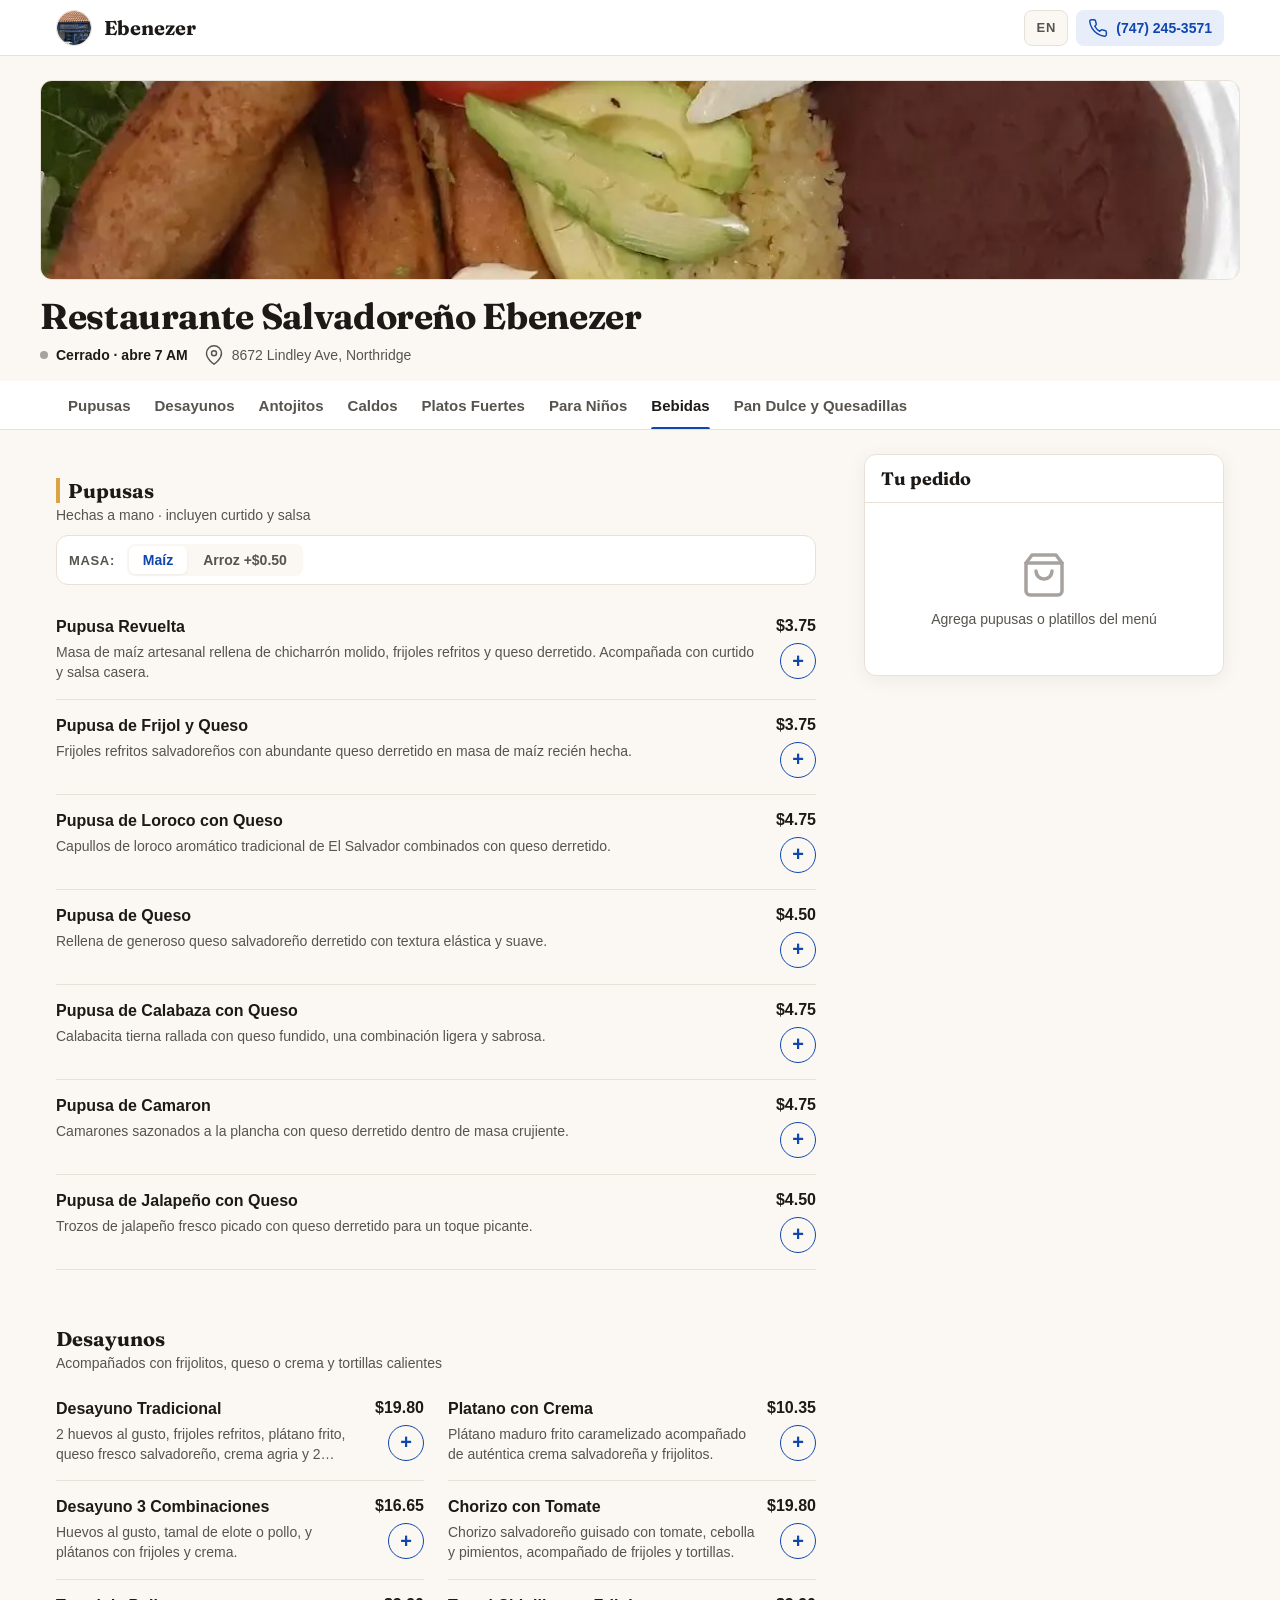
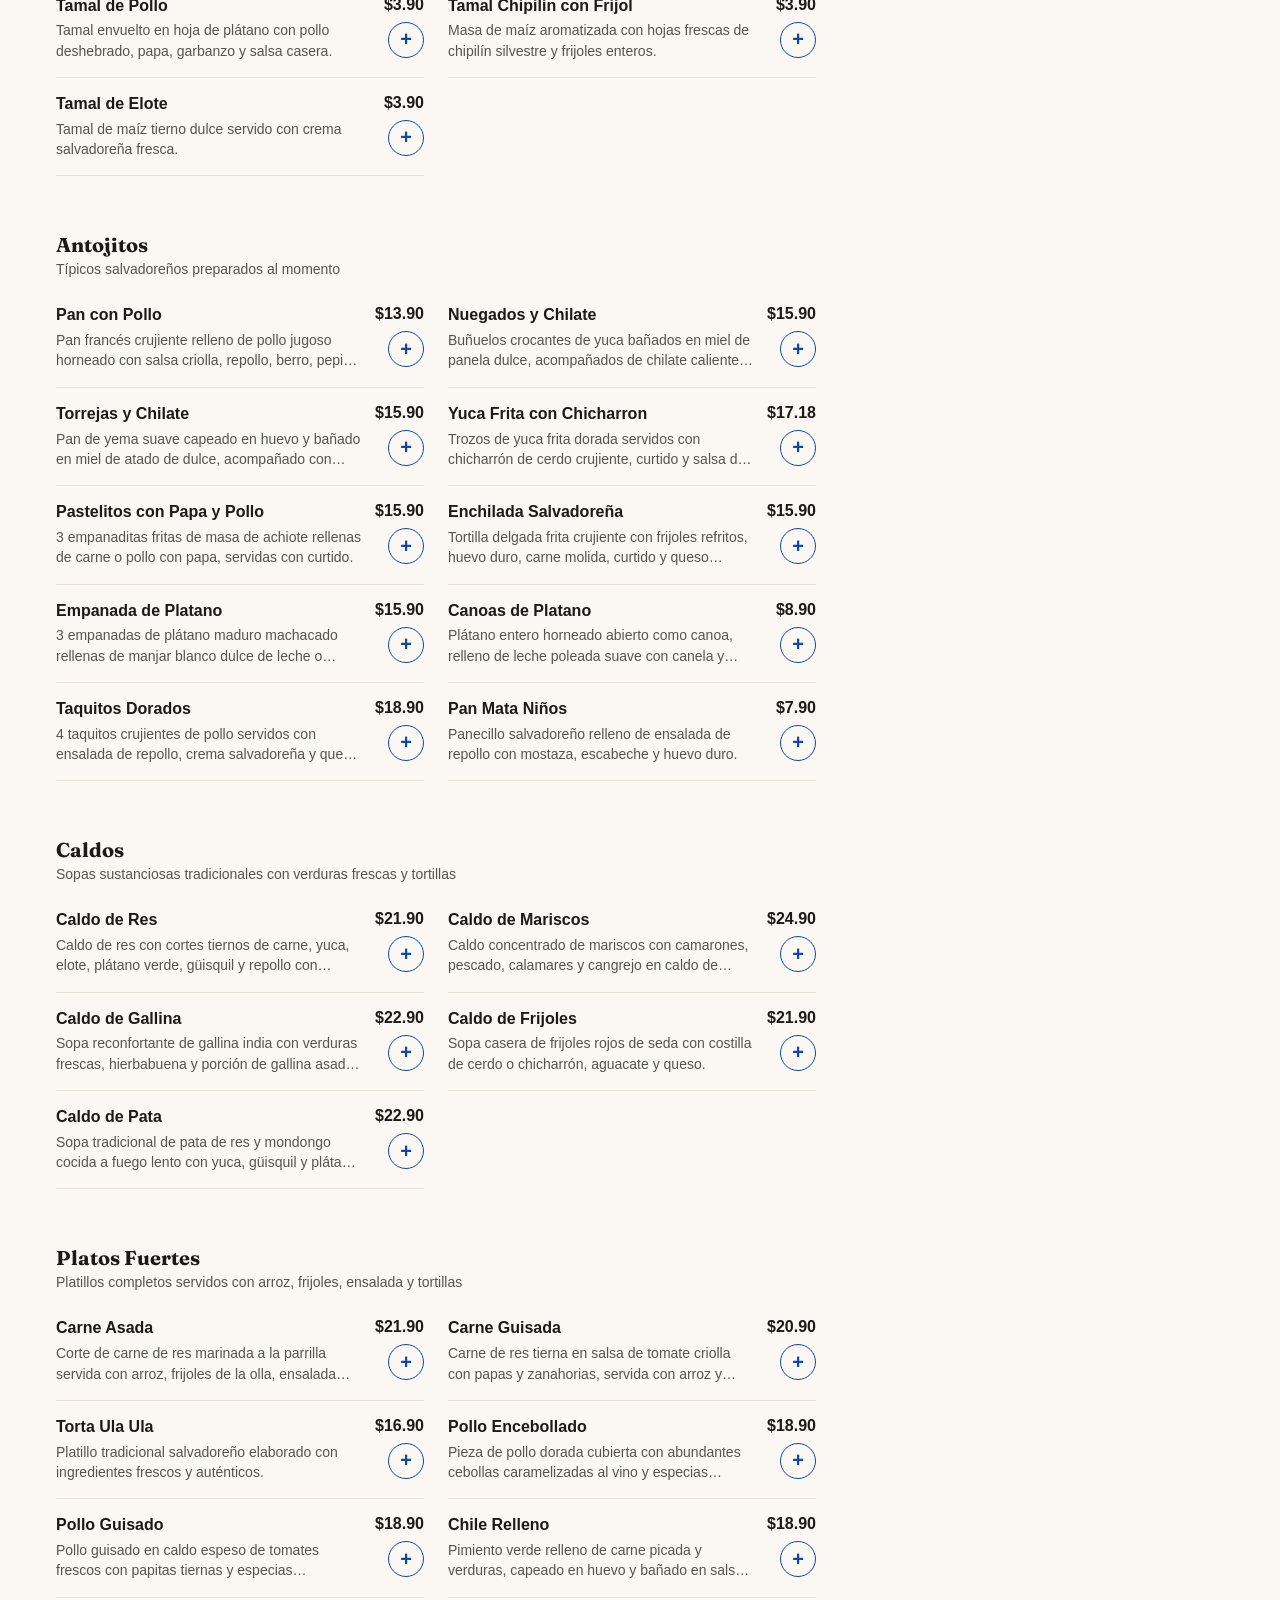
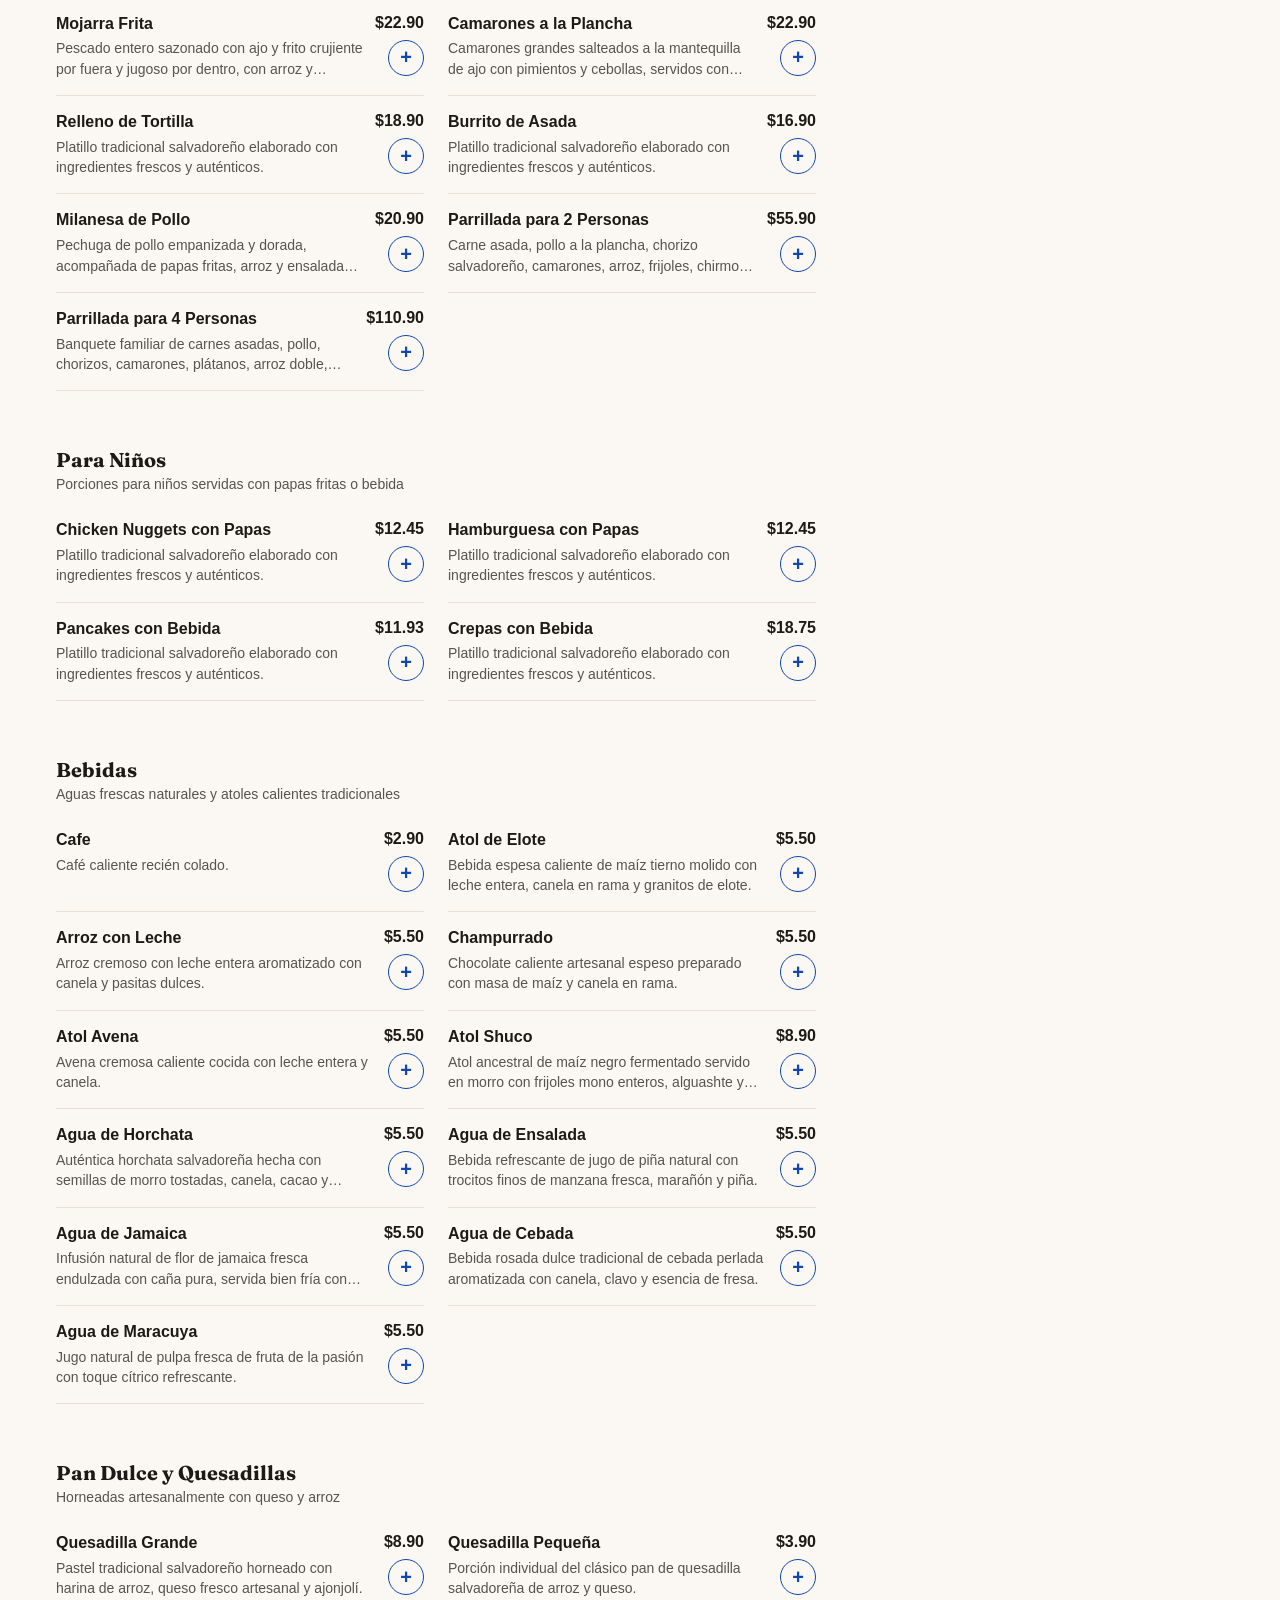
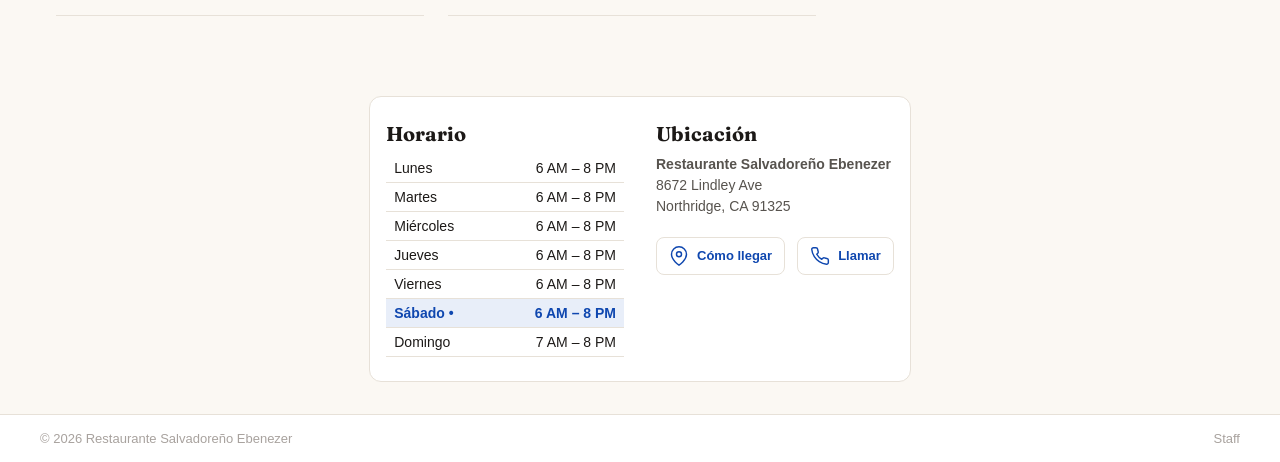
==== commit 12309197: "feat: complete v2 redesign with verified Seamless pricing, clean layout, responsive mobile sheet & d" ====
--- a/index.html
+++ b/index.html
@@ -3,28 +3,31 @@
 <head>
   <meta charset="UTF-8">
   <meta name="viewport" content="width=device-width, initial-scale=1.0, maximum-scale=5.0">
-  <title>Restaurante Salvadoreño Ebenezer — Pedidos Directos Sin Comisión | Northridge, CA</title>
-  <meta name="description" content="Ordene pupusas hechas a mano y auténtica comida salvadoreña directamente desde Restaurante Salvadoreño Ebenezer en Northridge, CA. Precios justos de tienda ($3.75) sin intermediarios.">
-  
+  <title>Restaurante Salvadoreño Ebenezer — Menú y Pedidos en Línea | Northridge, CA</title>
+  <meta name="description" content="Auténticas pupusas salvadoreñas hechas a mano, antojitos, desayunos y caldos tradicionales. Ordene para recoger en 8672 Lindley Ave, Northridge, CA.">
+
   <!-- OpenGraph -->
-  <meta property="og:title" content="Restaurante Salvadoreño Ebenezer — Pedidos Directos">
-  <meta property="og:description" content="Auténticas pupusas salvadoreñas hechas a mano en Northridge, CA. Ordene directo y ahorre.">
-  <meta property="og:image" content="assets/banner.jpg">
+  <meta property="og:title" content="Restaurante Salvadoreño Ebenezer — Pedidos en Línea">
+  <meta property="og:description" content="Auténticas pupusas salvadoreñas hechas a mano en Northridge, CA.">
+  <meta property="og:image" content="assets/logo-192.webp">
   <meta property="og:type" content="restaurant">
 
   <!-- Favicon -->
-  <link rel="icon" type="image/png" href="assets/logo.png">
-
-  <!-- Stylesheet -->
+  <link rel="icon" type="image/webp" href="assets/logo-192.webp">
+
+  <!-- Fonts & Stylesheet -->
+  <link rel="preconnect" href="https://fonts.googleapis.com">
+  <link rel="preconnect" href="https://fonts.gstatic.com" crossorigin>
+  <link href="https://fonts.googleapis.com/css2?family=Fraunces:opsz,wght@9..144,600;9..144,700&display=swap" rel="stylesheet">
   <link rel="stylesheet" href="styles.css">
 
-  <!-- Local Restaurant Schema JSON-LD for Google SEO -->
+  <!-- Local Restaurant Schema JSON-LD -->
   <script type="application/ld+json">
   {
     "@context": "https://schema.org",
     "@type": "Restaurant",
     "name": "Restaurante Salvadoreño Ebenezer",
-    "image": "assets/banner.jpg",
+    "image": "assets/logo-192.webp",
     "address": {
       "@type": "PostalAddress",
       "streetAddress": "8672 Lindley Ave",
@@ -33,381 +36,177 @@
       "postalCode": "91325",
       "addressCountry": "US"
     },
-    "geo": {
-      "@type": "GeoCoordinates",
-      "latitude": 34.2283637,
-      "longitude": -118.5268899
-    },
     "telephone": "+17472453571",
     "servesCuisine": "Salvadoran",
-    "priceRange": "$$",
-    "openingHoursSpecification": [
-      {
-        "@type": "OpeningHoursSpecification",
-        "dayOfWeek": ["Monday", "Tuesday", "Wednesday", "Thursday", "Friday", "Saturday"],
-        "opens": "06:00",
-        "closes": "20:00"
-      },
-      {
-        "@type": "OpeningHoursSpecification",
-        "dayOfWeek": "Sunday",
-        "opens": "07:00",
-        "closes": "20:00"
-      }
-    ]
+    "priceRange": "$$"
   }
   </script>
 </head>
 <body>
 
-  <!-- Top Announcement Bar -->
-  <div class="top-bar">
-    <span class="top-bar-badge" data-i18n="topBannerBadge">Sitio Oficial</span>
-    <span data-i18n="topBannerText">¡Ordene Directo y Ahorre! Precios originales de tienda sin tarifas de intermediarios ($0 Comisiones a Terceros).</span>
-  </div>
-
-  <!-- Navigation -->
-  <header class="navbar">
-    <div class="nav-container">
-      <a href="index.html" class="brand">
-        <img src="assets/logo.png" alt="Ebenezer Logo" class="brand-logo" onerror="this.src='assets/banner.jpg'">
-        <div>
-          <div class="brand-name">Restaurante Salvadoreño Ebenezer</div>
-          <div class="brand-sub">8672 Lindley Ave, Northridge, CA</div>
-        </div>
+  <!-- SVG Icon Sprite -->
+  <svg style="display:none;" xmlns="http://www.w3.org/2000/svg">
+    <symbol id="icon-phone" viewBox="0 0 24 24">
+      <path d="M22 16.92v3a2 2 0 0 1-2.18 2 19.79 19.79 0 0 1-8.63-3.07 19.5 19.5 0 0 1-6-6 19.79 19.79 0 0 1-3.07-8.67A2 2 0 0 1 4.11 2h3a2 2 0 0 1 2 1.72 12.84 12.84 0 0 0 .7 2.81 2 2 0 0 1-.45 2.11L8.09 9.91a16 16 0 0 0 6 6l1.27-1.27a2 2 0 0 1 2.11-.45 12.84 12.84 0 0 0 2.81.7A2 2 0 0 1 22 16.92z"/>
+    </symbol>
+    <symbol id="icon-pin" viewBox="0 0 24 24">
+      <path d="M21 10c0 7-9 13-9 13s-9-6-9-13a9 9 0 0 1 18 0z"/><circle cx="12" cy="10" r="3"/>
+    </symbol>
+    <symbol id="icon-clock" viewBox="0 0 24 24">
+      <circle cx="12" cy="12" r="10"/><polyline points="12 6 12 12 16 14"/>
+    </symbol>
+    <symbol id="icon-bag" viewBox="0 0 24 24">
+      <path d="M6 2L3 6v14a2 2 0 0 0 2 2h14a2 2 0 0 0 2-2V6l-3-4z"/><line x1="3" y1="6" x2="21" y2="6"/><path d="M16 10a4 4 0 0 1-8 0"/>
+    </symbol>
+    <symbol id="icon-plus" viewBox="0 0 24 24">
+      <line x1="12" y1="5" x2="12" y2="19"/><line x1="5" y1="12" x2="19" y2="12"/>
+    </symbol>
+    <symbol id="icon-minus" viewBox="0 0 24 24">
+      <line x1="5" y1="12" x2="19" y2="12"/>
+    </symbol>
+    <symbol id="icon-x" viewBox="0 0 24 24">
+      <line x1="18" y1="6" x2="6" y2="18"/><line x1="6" y1="6" x2="18" y2="18"/>
+    </symbol>
+    <symbol id="icon-check" viewBox="0 0 24 24">
+      <polyline points="20 6 9 17 4 12"/>
+    </symbol>
+  </svg>
+
+  <!-- Sticky Header -->
+  <header class="site-header">
+    <div class="header-inner">
+      <a href="index.html" class="brand-link" aria-label="Ebenezer Restaurante">
+        <img src="assets/logo-96.webp" alt="Ebenezer Logo" class="brand-logo" width="36" height="36" onerror="this.src='assets/logo.png'">
+        <span class="brand-title">Ebenezer</span>
       </a>
 
-      <div class="nav-actions">
-        <a href="kitchen.html" style="font-size:0.75rem; color:#64748b; text-decoration:none; font-weight:700; padding:6px 10px; border:1px solid #cbd5e1; border-radius:6px; background:#f1f5f9;">👨‍🍳 Cocina / Staff</a>
-        <button id="langToggleBtn" class="btn-lang" onclick="toggleLanguage()">🌐 English</button>
-        <a href="tel:17472453571" class="btn-phone">📞 (747) 245-3571</a>
-        <button class="btn-cart" onclick="showCartDrawer()">
-          🛒 <span data-i18n="cartBtnText">Mi Pedido</span>
-          <span class="cart-badge" id="cartBadgeCount">0</span>
-        </button>
+      <div class="header-actions">
+        <button id="langBtn" class="lang-btn" aria-label="Cambiar idioma">EN</button>
+        <a id="headerPhoneLink" href="tel:+17472453571" class="header-icon-btn" aria-label="Llamar al restaurante">
+          <svg class="icon"><use href="#icon-phone"></use></svg>
+          <span class="desktop-phone-text">(747) 245-3571</span>
+        </a>
       </div>
     </div>
   </header>
 
   <!-- Hero Section -->
   <section class="hero">
-    <div class="hero-content">
-      <div class="hero-tag" data-i18n="heroTag">Auténtico Sabor Salvadoreño • Northridge, CA</div>
-      <h1 data-i18n="heroTitle">Pupusas Artesanales y Tradición Salvadoreña</h1>
-      <p data-i18n="heroDesc">Hechas a mano al momento con masa fresca de maíz o arroz. Precios justos de tienda sin sobreprecios ni comisiones abusivas.</p>
-      
-      <div class="hero-meta-grid">
-        <div class="hero-meta-item">📍 <span data-i18n="heroMetaLocation">8672 Lindley Ave, Northridge, CA</span></div>
-        <div class="hero-meta-item">⏰ <span data-i18n="heroMetaHours">Abierto Hoy: 6:00 AM – 8:00 PM</span></div>
-        <div class="hero-meta-item">⭐ <span data-i18n="heroMetaRating">4.3★ en Google (350+ Reseñas)</span></div>
-      </div>
-
-      <div class="hero-cta-group">
-        <a href="#menuCatalogContainer" class="btn-hero-primary" data-i18n="heroBtnOrder">Pedir para Recoger</a>
-        <a href="tel:17472453571" class="btn-hero-secondary" data-i18n="heroBtnCall">Llamar al Restaurante</a>
+    <div class="hero-inner">
+      <div class="hero-banner-wrap">
+        <img src="assets/bk.webp" alt="Ebenezer Comida Salvadoreña" class="hero-banner" width="1200" height="200" onerror="this.src='assets/bk.jpg'">
+      </div>
+      <h1 class="hero-title">Restaurante Salvadoreño Ebenezer</h1>
+      <div class="hero-meta">
+        <div class="status-badge" id="openStatusWrap">
+          <span class="status-dot" id="statusDot"></span>
+          <span id="statusText">Abierto · cierra 8:00 PM</span>
+        </div>
+        <a id="heroMapLink" href="https://maps.app.goo.gl/6uodyNZbph4xevkz8" target="_blank" rel="noopener" class="hero-address">
+          <svg class="icon"><use href="#icon-pin"></use></svg>
+          <span>8672 Lindley Ave, Northridge</span>
+        </a>
       </div>
     </div>
   </section>
 
-  <!-- Value Pillars Strip -->
-  <section class="value-strip">
-    <div class="value-strip-container">
-      <div class="value-item">
-        <div class="value-icon">🌽</div>
-        <div class="value-text">
-          <strong data-i18n="value1Title">Precios Reales de Tienda</strong>
-          <span data-i18n="value1Desc">Pupusas a $3.75 (Ahorre $2.40 por pupusa)</span>
-        </div>
-      </div>
-      <div class="value-item">
-        <div class="value-icon">💰</div>
-        <div class="value-text">
-          <strong data-i18n="value2Title">0% Comisiones a Terceros</strong>
-          <span data-i18n="value2Desc">100% de apoyo directo a negocio familiar</span>
-        </div>
-      </div>
-      <div class="value-item">
-        <div class="value-icon">⏱️</div>
-        <div class="value-text">
-          <strong data-i18n="value3Title">Recogida Rápida (Pickup)</strong>
-          <span data-i18n="value3Desc">Listo en 20-25 mins • Calientito en mostrador</span>
-        </div>
-      </div>
-    </div>
-  </section>
-
-  <!-- Sticky Category Navigation & Search Bar -->
-  <div class="sticky-bar">
-    <div class="sticky-bar-container">
-      <nav class="categories-nav" id="categoriesNav">
-        <!-- Injected via JavaScript -->
-      </nav>
-      <div class="search-box">
-        <span class="search-icon">🔍</span>
-        <input type="text" id="searchInput" class="search-input" placeholder="Buscar pupusas, caldos, tamales..." data-i18n-placeholder="searchPlaceholder">
-      </div>
-    </div>
+  <!-- Sticky Category Navigation Tabs -->
+  <div class="tabs-wrap">
+    <nav class="tabs" id="categoryTabs" aria-label="Categorías del Menú"></nav>
   </div>
 
-  <!-- Menu Catalog Container -->
-  <main class="catalog-container" id="menuCatalogContainer">
-    <!-- Categories & Food items rendered here via app.js -->
+  <!-- Main Content Layout (Menu + Desktop Side Panel) -->
+  <main class="main-layout" id="mainContent">
+    <div class="menu-column" id="menuColumn">
+      <!-- Menu categories and items rendered dynamically by app.js -->
+    </div>
+
+    <!-- Desktop Side Panel for Cart & Checkout -->
+    <aside class="side-panel" id="desktopCart" aria-label="Panel del Pedido">
+      <div class="cart-header">
+        <h2 class="cart-title" data-i18n="yourOrder">Tu pedido</h2>
+      </div>
+      <div class="cart-body" id="desktopCartBody">
+        <!-- Rendered by app.js -->
+      </div>
+    </aside>
   </main>
 
-  <!-- Cart Drawer Overlay -->
-  <div class="cart-overlay" id="cartDrawerOverlay" onclick="closeCartDrawer()">
-    <div class="cart-drawer" onclick="event.stopPropagation()">
-      <div class="cart-header">
-        <h3>🛒 <span data-i18n="cartTitle">Su Pedido para Recoger</span></h3>
-        <button class="btn-close-cart" onclick="closeCartDrawer()">&times;</button>
-      </div>
-
-      <div class="cart-items-list" id="cartItemsList">
-        <!-- Rendered items -->
-      </div>
-
-      <div class="cart-footer" id="cartFooter">
-        <div class="cart-savings-banner" id="cartSavingsBanner">
-          <!-- Dynamic savings -->
-        </div>
-
-        <div class="cart-summary-line">
-          <span data-i18n="summarySubtotal">Subtotal</span>
-          <span id="summarySubtotal">$0.00</span>
-        </div>
-        <div class="cart-summary-line">
-          <span data-i18n="summaryTax">Impuestos Locales (9.5%)</span>
-          <span id="summaryTax">$0.00</span>
-        </div>
-        <div class="cart-summary-line">
-          <span data-i18n="summaryFees">Tarifa de Servicio a Terceros</span>
-          <span style="color:#059669; font-weight:700;" data-i18n="summaryFeesValue">$0.00 (Gratis)</span>
-        </div>
-        <div class="cart-summary-line total">
-          <span data-i18n="summaryTotal">Total a Pagar</span>
-          <span id="summaryTotal" style="color:#0c3888;">$0.00</span>
-        </div>
-
-        <button class="btn-checkout" onclick="openCheckoutModal()" data-i18n="btnProceedCheckout">Continuar con el Pedido</button>
-        <button class="btn-whatsapp-cart" onclick="sendOrderByWhatsApp()">
-          <span>💬</span> <span data-i18n="btnWhatsAppOrder">Enviar Pedido por WhatsApp</span>
-        </button>
-      </div>
-    </div>
-  </div>
-
-  <!-- Pupusa Customizer Modal -->
-  <div class="modal-overlay" id="pupusaModal" onclick="closePupusaModal()">
-    <div class="modal-card" onclick="event.stopPropagation()">
-      <div class="modal-header">
-        <h3 id="pupusaModalItemName">Personalizar Pupusa</h3>
-        <button class="btn-close-cart" onclick="closePupusaModal()">&times;</button>
-      </div>
-      <div class="modal-body">
-        <div style="display:flex; justify-content:space-between; align-items:center; margin-bottom:16px;">
-          <span style="font-size:0.9rem; color:#64748b;">Precio Base:</span>
-          <span id="pupusaModalPrice" style="font-size:1.25rem; font-weight:800; color:#059669;">$3.75</span>
-        </div>
-
-        <!-- Dough Choice -->
-        <div class="option-group">
-          <div class="option-title">
-            <span data-i18n="doughTitle">Seleccione su Masa:</span>
-            <span>Obligatorio</span>
-          </div>
-          <div class="choice-pill-group">
-            <label class="choice-pill selected" onclick="updatePillStyles()">
-              <input type="radio" name="pupusaDough" id="doughCorn" value="corn" checked>
-              <span>🌽 <strong data-i18n="doughCorn">Maíz Tradicional</strong></span>
-              <span style="color:#64748b;">+$0.00</span>
-            </label>
-            <label class="choice-pill" onclick="updatePillStyles()">
-              <input type="radio" name="pupusaDough" id="doughRice" value="rice">
-              <span>🌾 <strong data-i18n="doughRice">Harina de Arroz</strong></span>
-              <span style="color:#059669; font-weight:700;">+$0.50</span>
-            </label>
+  <!-- Visit Us Section -->
+  <section class="visit-section" id="visitSection">
+    <div class="visit-grid">
+      <div>
+        <h2 class="section-title" data-i18n="hours">Horario</h2>
+        <table class="hours-table" id="hoursTable">
+          <!-- Filled by app.js with current day highlighted -->
+        </table>
+      </div>
+      <div>
+        <h2 class="section-title" data-i18n="location">Ubicación</h2>
+        <div class="location-info">
+          <p class="location-address">
+            <strong>Restaurante Salvadoreño Ebenezer</strong><br>
+            8672 Lindley Ave<br>
+            Northridge, CA 91325
+          </p>
+          <div class="location-links">
+            <a href="https://maps.app.goo.gl/6uodyNZbph4xevkz8" target="_blank" rel="noopener" class="action-pill">
+              <svg class="icon"><use href="#icon-pin"></use></svg>
+              <span data-i18n="directions">Cómo llegar</span>
+            </a>
+            <a href="tel:+17472453571" class="action-pill">
+              <svg class="icon"><use href="#icon-phone"></use></svg>
+              <span data-i18n="call">Llamar</span>
+            </a>
           </div>
         </div>
-
-        <!-- Cooking Style -->
-        <div class="option-group">
-          <div class="option-title">
-            <span data-i18n="cookingStyleTitle">Punto de Cocción:</span>
-          </div>
-          <div class="choice-pill-group">
-            <label class="choice-pill selected" onclick="updatePillStyles()">
-              <input type="radio" name="pupusaStyle" id="pupusaStyleNormal" value="normal" checked>
-              <span data-i18n="cookingNormal">Normal / Suave</span>
-            </label>
-            <label class="choice-pill" onclick="updatePillStyles()">
-              <input type="radio" name="pupusaStyle" id="pupusaStyleCrispy" value="crispy">
-              <span data-i18n="cookingWellDone">Bien Doradita / Tostada</span>
-            </label>
-          </div>
-        </div>
-
-        <!-- Extras & Sides -->
-        <div class="option-group">
-          <div class="option-title">
-            <span data-i18n="extrasTitle">Acompañamientos y Extras:</span>
-            <span>Gratis</span>
-          </div>
-          <label class="checkbox-label">
-            <input type="checkbox" id="extraCurtido">
-            <span data-i18n="extraCurtido">Curtido Artesanal Extra (Repollo fermentado)</span>
-          </label>
-          <label class="checkbox-label">
-            <input type="checkbox" id="extraSalsaRoja">
-            <span data-i18n="extraSalsaRoja">Salsa de Tomate Casera Extra</span>
-          </label>
-          <label class="checkbox-label">
-            <input type="checkbox" id="extraSalsaPicante">
-            <span data-i18n="extraSalsaPicante">Salsa Picante Roja</span>
-          </label>
-        </div>
-
-        <!-- Special Instructions -->
-        <div class="option-group">
-          <div class="option-title">
-            <span>Instrucciones Especiales:</span>
-          </div>
-          <textarea id="pupusaNotes" class="instructions-input" rows="2" placeholder="Ej. Poco queso, sin cebolla, bien calientes..." data-i18n-placeholder="notesPlaceholder"></textarea>
-        </div>
-
-        <!-- Quantity in modal -->
-        <div style="display:flex; align-items:center; justify-content:space-between; margin-top:14px; padding-top:12px; border-top:1px solid #e2e8f0;">
-          <span style="font-weight:700; font-size:0.9rem;">Cantidad:</span>
-          <div style="display:flex; align-items:center; gap:8px;">
-            <button class="qty-btn" type="button" onclick="document.getElementById('pupusaQtyModal').value = Math.max(1, parseInt(document.getElementById('pupusaQtyModal').value)-1)">-</button>
-            <input type="number" id="pupusaQtyModal" value="1" min="1" max="50" style="width:48px; text-align:center; padding:4px; font-weight:800; border:1px solid #cbd5e1; border-radius:6px;">
-            <button class="qty-btn" type="button" onclick="document.getElementById('pupusaQtyModal').value = parseInt(document.getElementById('pupusaQtyModal').value)+1">+</button>
-          </div>
-        </div>
-      </div>
-      <div class="modal-footer">
-        <button type="button" class="btn-lang" onclick="closePupusaModal()" data-i18n="btnClose">Cerrar</button>
-        <button type="button" class="btn-checkout" style="margin-top:0; width:auto; padding:10px 24px;" onclick="addCustomizedPupusaToCart()" data-i18n="btnAddModal">Agregar al Carrito</button>
-      </div>
-    </div>
+      </div>
+    </div>
+  </section>
+
+  <!-- Site Footer -->
+  <footer class="site-footer">
+    <div class="footer-inner">
+      <span>© 2026 Restaurante Salvadoreño Ebenezer</span>
+      <a href="kitchen.html" class="footer-staff-link" aria-label="Staff">Staff</a>
+    </div>
+  </footer>
+
+  <!-- Mobile Floating Bottom Cart Bar -->
+  <div class="mobile-cart-bar" id="mobileCartBar" role="button" tabindex="0" aria-label="Ver pedido">
+    <div class="m-bar-left">
+      <span class="m-bar-badge" id="mBarCount">0</span>
+      <span class="m-bar-title" data-i18n="viewOrder">Ver pedido</span>
+    </div>
+    <div class="m-bar-total" id="mBarTotal">$0.00</div>
   </div>
 
-  <!-- Checkout Details Modal -->
-  <div class="modal-overlay" id="checkoutModal" onclick="closeCheckoutModal()">
-    <div class="modal-card" onclick="event.stopPropagation()">
-      <div class="modal-header">
-        <h3 data-i18n="checkoutModalTitle">Detalles para Recoger (Pickup)</h3>
-        <button class="btn-close-cart" onclick="closeCheckoutModal()">&times;</button>
-      </div>
-      <form onsubmit="confirmOrder(event)">
-        <div class="modal-body">
-          <div class="option-group">
-            <label style="display:block; font-size:0.85rem; font-weight:700; margin-bottom:4px;" data-i18n="nameLabel">Nombre y Apellido:</label>
-            <input type="text" id="custName" required class="search-input" style="padding-left:12px;" placeholder="Ej. Carlos Martínez" data-i18n-placeholder="namePlaceholder">
-          </div>
-
-          <div class="option-group">
-            <label style="display:block; font-size:0.85rem; font-weight:700; margin-bottom:4px;" data-i18n="phoneLabel">Teléfono Móvil (para aviso por SMS/WhatsApp):</label>
-            <input type="tel" id="custPhone" required class="search-input" style="padding-left:12px;" placeholder="Ej. (818) 555-0192" data-i18n-placeholder="phonePlaceholder">
-          </div>
-
-          <div class="option-group">
-            <label style="display:block; font-size:0.85rem; font-weight:700; margin-bottom:4px;" data-i18n="pickupTimeLabel">Hora de Recogida en 8672 Lindley Ave:</label>
-            <select id="pickupTimeSelect" class="search-input" style="padding-left:12px;">
-              <option value="Lo antes posible (20-25 mins)" data-i18n="pickupAsap">Lo antes posible (20-25 minutos)</option>
-              <option value="En 35-40 minutos" data-i18n="pickup30">En 35-40 minutos</option>
-              <option value="En 60 minutos" data-i18n="pickup60">En 60 minutos</option>
-            </select>
-          </div>
-
-          <div class="option-group">
-            <label style="display:block; font-size:0.85rem; font-weight:700; margin-bottom:6px;" data-i18n="paymentMethodLabel">Método de Pago:</label>
-            <label class="choice-pill selected" style="margin-bottom:8px;">
-              <input type="radio" name="paymentMethod" value="store" checked>
-              <div>
-                <strong data-i18n="payAtStore">💵 Pagar al Recoger (Efectivo o Tarjeta en Tienda)</strong>
-                <div style="font-size:0.75rem; color:#64748b;">Pague cómodamente en el mostrador sin comisión de tarjeta.</div>
-              </div>
-            </label>
-            <label class="choice-pill">
-              <input type="radio" name="paymentMethod" value="card">
-              <div>
-                <strong data-i18n="payCardOnline">💳 Tarjeta de Crédito / Débito / Apple Pay (Stripe)</strong>
-                <div style="font-size:0.75rem; color:#64748b;">Pago rápido y seguro en línea.</div>
-              </div>
-            </label>
-          </div>
-        </div>
-        <div class="modal-footer">
-          <button type="button" class="btn-lang" onclick="closeCheckoutModal()" data-i18n="btnClose">Volver</button>
-          <button type="submit" class="btn-checkout" style="margin-top:0; width:auto; padding:10px 24px;" data-i18n="btnConfirmOrder">Confirmar Pedido</button>
-        </div>
-      </form>
-    </div>
+  <!-- Mobile Cart Bottom Sheet Dialog -->
+  <dialog class="cart-dialog" id="cartDialog" aria-labelledby="sheetTitle">
+    <div class="sheet-content">
+      <div class="sheet-handle-wrap">
+        <div class="sheet-handle"></div>
+      </div>
+      <div class="cart-header">
+        <h2 class="cart-title" id="sheetTitle" data-i18n="yourOrder">Tu pedido</h2>
+        <button class="cart-close-btn" id="closeSheetBtn" aria-label="Cerrar pedido">
+          <svg class="icon"><use href="#icon-x"></use></svg>
+        </button>
+      </div>
+      <div class="cart-body" id="sheetCartBody">
+        <!-- Rendered by app.js -->
+      </div>
+    </div>
+  </dialog>
+
+  <!-- Undo Toast -->
+  <div class="toast-undo" id="toastUndo" role="status" aria-live="polite">
+    <span id="toastText">Artículo eliminado</span>
+    <button class="toast-btn" id="toastUndoBtn" data-i18n="undo">Deshacer</button>
   </div>
-
-  <!-- Order Success Modal -->
-  <div class="modal-overlay" id="orderSuccessModal">
-    <div class="modal-card" style="text-align:center;">
-      <div class="modal-body" style="padding:32px 24px;">
-        <div style="font-size:3.5rem; margin-bottom:12px;">🎉</div>
-        <h2 style="font-size:1.5rem; color:#0c3888; font-weight:800; margin-bottom:8px;" data-i18n="orderSuccessTitle">¡Pedido Recibido con Éxito!</h2>
-        <p style="color:#64748b; font-size:0.95rem; margin-bottom:18px;" data-i18n="orderPrepMessage">Estamos preparando su orden caliente en nuestra cocina en 8672 Lindley Ave, Northridge.</p>
-
-        <div style="background:#f1f5f9; border:1.5px dashed #cbd5e1; border-radius:10px; padding:16px; margin-bottom:20px;">
-          <div style="font-size:0.8rem; color:#64748b; text-transform:uppercase; font-weight:700;" data-i18n="orderNumberLabel">Número de Pedido</div>
-          <div id="confirmOrderNum" style="font-size:2rem; font-weight:900; color:#0c3888; letter-spacing:1px; margin:4px 0;">EBZ-1042</div>
-          <div style="font-size:0.9rem; color:#334155;">Total: <strong id="confirmOrderTotal" style="color:#059669;">$0.00</strong> • Hora: <strong id="confirmOrderTime">20-25 mins</strong></div>
-        </div>
-
-        <div style="display:flex; flex-direction:column; gap:10px;">
-          <a href="https://maps.app.goo.gl/6uodyNZbph4xevkz8" target="_blank" class="btn-hero-primary" style="display:block; text-align:center;" data-i18n="btnDirections">Ver Ruta en Google Maps</a>
-          <a href="tel:17472453571" class="btn-hero-secondary" style="display:block; text-align:center; color:#0c3888; border-color:#cbd5e1;" data-i18n="btnCallStoreConfirm">Llamar al Restaurante: (747) 245-3571</a>
-          <button class="btn-lang" style="justify-content:center; margin-top:8px;" onclick="closeSuccessModal()" data-i18n="btnClose">Cerrar</button>
-        </div>
-      </div>
-    </div>
-  </div>
-
-  <!-- Floating Mobile WhatsApp Button -->
-  <div class="fab-container">
-    <a href="https://wa.me/17472453571?text=Hola,%20quisiera%20hacer%20un%20pedido%20en%20Restaurante%20Ebenezer" target="_blank" class="fab-whatsapp" aria-label="WhatsApp Pedidos">
-      💬
-    </a>
-  </div>
-
-  <!-- Footer -->
-  <footer class="footer">
-    <div class="footer-container">
-      <div class="footer-col">
-        <h4 style="color:#fbbf24;">Restaurante Salvadoreño Ebenezer</h4>
-        <p>Auténtica cocina tradicional salvadoreña en el Valle de San Fernando. Famosos por nuestras pupusas artesanales hechas a mano, sopas caseras, tamales de elote y antojitos típicos.</p>
-      </div>
-      <div class="footer-col">
-        <h4>Ubicación y Contacto</h4>
-        <p>📍 8672 Lindley Ave, Northridge, CA 91325<br>
-        📞 Teléfono Principal: <a href="tel:17472453571" style="color:#fbbf24;">(747) 245-3571</a><br>
-        📞 Restaurante: (818) 280-3191<br>
-        ✉️ Email: ebenezer102011@gmail.com</p>
-      </div>
-      <div class="footer-col">
-        <h4>Horario de Atención</h4>
-        <p>Lunes a Sábado: 6:00 AM – 8:00 PM<br>
-        Domingo: 7:00 AM – 8:00 PM<br>
-        <em>Servicio para llevar, recoger (pickup) y consumo en salón.</em></p>
-      </div>
-    </div>
-    <div class="footer-bottom">
-      <div>© 2026 Restaurante Salvadoreño Ebenezer. Todos los derechos reservados.</div>
-      <div>
-        <a href="kitchen.html" style="margin-right:16px;">Acceso de Cocina / Staff</a>
-        <a href="https://maps.app.goo.gl/6uodyNZbph4xevkz8" target="_blank">Google Maps</a>
-      </div>
-    </div>
-  </footer>
 
   <!-- Scripts -->
   <script src="menu-data.js"></script>
   <script src="app.js"></script>
 </body>
 </html>
-
--- a/styles.css
+++ b/styles.css
@@ -1,953 +1,1241 @@
-/* ==========================================================================
-   Restaurante Salvadoreño Ebenezer — Modern Direct Ordering System Styles
-   ========================================================================== */
+/* Restaurante Salvadoreño Ebenezer — Design System & Styles (v2) */
 
 :root {
-  --primary: #0c3888;
-  --primary-hover: #082660;
-  --primary-light: #e0e7ff;
-  --accent: #d97706;
-  --accent-light: #fef3c7;
-  --success: #059669;
-  --success-light: #d1fae5;
-  --danger: #dc2626;
-  --text-dark: #0f172a;
-  --text-muted: #64748b;
-  --bg-page: #f8fafc;
-  --bg-card: #ffffff;
-  --border: #e2e8f0;
-  --shadow-sm: 0 1px 2px 0 rgb(0 0 0 / 0.05);
-  --shadow-md: 0 4px 6px -1px rgb(0 0 0 / 0.1), 0 2px 4px -2px rgb(0 0 0 / 0.1);
-  --shadow-lg: 0 10px 15px -3px rgb(0 0 0 / 0.1), 0 4px 6px -4px rgb(0 0 0 / 0.1);
-  --radius: 12px;
-  --font-main: -apple-system, BlinkMacSystemFont, "Segoe UI", Roboto, "Helvetica Neue", Arial, sans-serif;
-}
-
-* {
+  /* Colors */
+  --bg:          #FBF8F3;  /* warm off-white page */
+  --surface:     #FFFFFF;  /* sheets, cart panel, dialogs */
+  --ink:         #1C1917;  /* primary text */
+  --ink-2:       #57534E;  /* secondary text */
+  --ink-3:       #A8A29E;  /* tertiary / disabled / subtle */
+  --line:        #E7E1D8;  /* hairlines and borders */
+  --brand:       #0F47AF;  /* Salvadoran flag blue */
+  --brand-hover: #0C3A8E;
+  --brand-ink:   #FFFFFF;
+  --brand-soft:  #E8EEF9;
+  --accent:      #D9A441;  /* maize accent */
+  --ok:          #15803D;  /* confirmation green */
+  --danger:      #B91C1C;
+
+  /* Typography */
+  --font-display: "Fraunces", Georgia, serif;
+  --font-body:    -apple-system, BlinkMacSystemFont, "Segoe UI", Roboto, Helvetica, Arial, sans-serif;
+  --fs-xs:  0.8125rem; /* 13px */
+  --fs-sm:  0.875rem;  /* 14px */
+  --fs-md:  1rem;      /* 16px */
+  --fs-lg:  1.25rem;   /* 20px */
+  --fs-xl:  1.75rem;   /* 28px */
+  --fs-2xl: 2.25rem;   /* 36px */
+
+  /* Spacing */
+  --s1: 4px;
+  --s2: 8px;
+  --s3: 12px;
+  --s4: 16px;
+  --s5: 24px;
+  --s6: 32px;
+  --s7: 48px;
+  --s8: 64px;
+
+  /* Dimensions & elevation */
+  --radius:       12px;
+  --radius-sm:    8px;
+  --radius-full:  9999px;
+  --shadow-sheet: 0 -8px 32px rgba(28, 25, 23, 0.12);
+  --shadow-panel: 0 4px 20px rgba(28, 25, 23, 0.06);
+  --shadow-bar:   0 4px 18px rgba(15, 71, 175, 0.28);
+  --header-h:     56px;
+  --tabs-h:       48px;
+  --max-w:        1200px;
+}
+
+/* Reset & Base */
+*, *::before, *::after {
   box-sizing: border-box;
   margin: 0;
   padding: 0;
 }
 
+html {
+  font-family: var(--font-body);
+  font-size: 16px;
+  color: var(--ink);
+  background-color: var(--bg);
+  -webkit-text-size-adjust: 100%;
+  scroll-behavior: smooth;
+}
+
 body {
-  font-family: var(--font-main);
-  color: var(--text-dark);
-  background-color: var(--bg-page);
-  line-height: 1.5;
-  -webkit-font-smoothing: antialiased;
-}
-
-/* ---------------- TOP PROMO BANNER ---------------- */
-.top-bar {
-  background: linear-gradient(90deg, #0c3888 0%, #1e40af 100%);
-  color: #ffffff;
-  font-size: 0.85rem;
-  padding: 8px 16px;
-  text-align: center;
-  font-weight: 600;
-  display: flex;
-  justify-content: center;
-  align-items: center;
-  gap: 12px;
-  position: relative;
-  z-index: 50;
-}
-.top-bar-badge {
-  background: #fbbf24;
-  color: #78350f;
-  padding: 2px 8px;
-  border-radius: 9999px;
-  font-size: 0.75rem;
-  font-weight: 800;
-  text-transform: uppercase;
-  letter-spacing: 0.5px;
-}
-
-/* ---------------- NAVIGATION ---------------- */
-.navbar {
+  min-height: 100vh;
+  display: flex;
+  flex-direction: column;
+  overflow-x: hidden;
+  background-color: var(--bg);
+}
+
+a {
+  color: inherit;
+  text-decoration: none;
+}
+
+button {
+  font-family: inherit;
+  font-size: inherit;
+  border: none;
+  background: none;
+  cursor: pointer;
+  color: inherit;
+  -webkit-tap-highlight-color: transparent;
+}
+
+input, textarea {
+  font-family: inherit;
+  font-size: 16px; /* Prevents auto-zoom on iOS */
+  color: var(--ink);
+}
+
+img {
+  max-width: 100%;
+  height: auto;
+  display: block;
+}
+
+:focus-visible {
+  outline: 2px solid var(--brand);
+  outline-offset: 2px;
+}
+
+/* Icons (SVG sprite) */
+.icon {
+  width: 20px;
+  height: 20px;
+  stroke-width: 1.75;
+  stroke: currentColor;
+  fill: none;
+  stroke-linecap: round;
+  stroke-linejoin: round;
+  display: inline-block;
+  vertical-align: middle;
+  flex-shrink: 0;
+}
+
+/* ==========================================================================
+   Header
+   ========================================================================== */
+.site-header {
   position: sticky;
   top: 0;
-  background: rgba(255, 255, 255, 0.95);
-  backdrop-filter: blur(10px);
-  border-bottom: 1px solid var(--border);
+  z-index: 50;
+  height: var(--header-h);
+  background: var(--surface);
+  border-bottom: 1px solid var(--line);
+  display: flex;
+  align-items: center;
+}
+
+.header-inner {
+  width: 100%;
+  max-width: var(--max-w);
+  margin: 0 auto;
+  padding: 0 var(--s4);
+  display: flex;
+  align-items: center;
+  justify-content: space-between;
+}
+
+.brand-link {
+  display: flex;
+  align-items: center;
+  gap: var(--s3);
+  min-width: 0;
+}
+
+.brand-logo {
+  width: 36px;
+  height: 36px;
+  border-radius: var(--radius-full);
+  border: 1px solid var(--line);
+  object-fit: cover;
+  flex-shrink: 0;
+}
+
+.brand-title {
+  font-family: var(--font-display);
+  font-weight: 700;
+  font-size: 1.125rem;
+  line-height: 1.2;
+  color: var(--ink);
+  white-space: nowrap;
+  overflow: hidden;
+  text-overflow: ellipsis;
+}
+
+.header-actions {
+  display: flex;
+  align-items: center;
+  gap: var(--s2);
+}
+
+.lang-btn {
+  display: inline-flex;
+  align-items: center;
+  justify-content: center;
+  min-width: 44px;
+  height: 36px;
+  padding: 0 var(--s2);
+  border-radius: var(--radius-sm);
+  border: 1px solid var(--line);
+  font-size: var(--fs-xs);
+  font-weight: 700;
+  letter-spacing: 0.05em;
+  color: var(--ink-2);
+  background: var(--bg);
+  transition: all 0.15s ease;
+}
+
+.lang-btn:hover {
+  border-color: var(--brand);
+  color: var(--brand);
+}
+
+.header-icon-btn {
+  display: inline-flex;
+  align-items: center;
+  justify-content: center;
+  width: 44px;
+  height: 44px;
+  border-radius: var(--radius-full);
+  color: var(--brand);
+  background: var(--brand-soft);
+  transition: background 0.15s ease;
+}
+
+.header-icon-btn:hover {
+  background: #d8e4f7;
+}
+
+.desktop-phone-text {
+  display: none;
+}
+
+@media (min-width: 768px) {
+  .brand-title {
+    font-size: 1.25rem;
+  }
+  .desktop-phone-text {
+    display: inline;
+    margin-left: var(--s2);
+    font-size: var(--fs-sm);
+    font-weight: 600;
+  }
+  .header-icon-btn {
+    width: auto;
+    padding: 0 var(--s3);
+    border-radius: var(--radius-sm);
+    height: 36px;
+  }
+}
+
+/* ==========================================================================
+   Hero
+   ========================================================================== */
+.hero {
+  padding: var(--s5) var(--s4) var(--s4);
+  background: var(--bg);
+}
+
+.hero-inner {
+  max-width: var(--max-w);
+  margin: 0 auto;
+}
+
+.hero-banner-wrap {
+  display: none;
+  width: 100%;
+  height: 180px;
+  border-radius: var(--radius);
+  overflow: hidden;
+  margin-bottom: var(--s4);
+  border: 1px solid var(--line);
+}
+
+.hero-banner {
+  width: 100%;
+  height: 100%;
+  object-fit: cover;
+}
+
+.hero-title {
+  font-family: var(--font-display);
+  font-size: var(--fs-xl);
+  font-weight: 700;
+  color: var(--ink);
+  line-height: 1.15;
+  letter-spacing: -0.01em;
+  margin-bottom: var(--s2);
+}
+
+.hero-meta {
+  display: flex;
+  flex-direction: column;
+  gap: var(--s2);
+  font-size: var(--fs-sm);
+  color: var(--ink-2);
+}
+
+.status-badge {
+  display: inline-flex;
+  align-items: center;
+  gap: var(--s2);
+  font-weight: 600;
+  color: var(--ink);
+}
+
+.status-dot {
+  width: 8px;
+  height: 8px;
+  border-radius: var(--radius-full);
+  background-color: var(--accent); /* Maize for active open */
+}
+
+.status-dot.closed {
+  background-color: var(--ink-3);
+}
+
+.hero-address {
+  display: inline-flex;
+  align-items: center;
+  gap: var(--s2);
+  color: var(--ink-2);
+  transition: color 0.15s ease;
+}
+
+.hero-address:hover {
+  color: var(--brand);
+}
+
+@media (min-width: 768px) {
+  .hero-banner-wrap {
+    display: block;
+    height: 200px;
+  }
+  .hero-title {
+    font-size: var(--fs-2xl);
+  }
+  .hero-meta {
+    flex-direction: row;
+    align-items: center;
+    gap: var(--s4);
+  }
+}
+
+/* ==========================================================================
+   Category Navigation Tabs
+   ========================================================================== */
+.tabs-wrap {
+  position: sticky;
+  top: var(--header-h);
   z-index: 40;
-  padding: 10px 20px;
-}
-.nav-container {
-  max-width: 1200px;
+  background: var(--surface);
+  border-bottom: 1px solid var(--line);
+}
+
+.tabs {
+  max-width: var(--max-w);
   margin: 0 auto;
   display: flex;
+  align-items: center;
+  height: var(--tabs-h);
+  padding: 0 var(--s4);
+  overflow-x: auto;
+  scroll-behavior: smooth;
+  -webkit-overflow-scrolling: touch;
+  scrollbar-width: none;
+}
+
+.tabs::-webkit-scrollbar {
+  display: none;
+}
+
+.tab-link {
+  display: inline-flex;
+  align-items: center;
+  height: 100%;
+  padding: 0 var(--s3);
+  font-size: 0.9375rem;
+  font-weight: 600;
+  color: var(--ink-2);
+  white-space: nowrap;
+  position: relative;
+  transition: color 0.15s ease;
+}
+
+.tab-link:hover {
+  color: var(--brand);
+}
+
+.tab-link.active {
+  color: var(--ink);
+}
+
+.tab-link.active::after {
+  content: "";
+  position: absolute;
+  bottom: 0;
+  left: var(--s3);
+  right: var(--s3);
+  height: 2px;
+  background-color: var(--brand);
+  border-radius: 2px 2px 0 0;
+}
+
+/* ==========================================================================
+   Main Content Layout
+   ========================================================================== */
+.main-layout {
+  max-width: var(--max-w);
+  width: 100%;
+  margin: 0 auto;
+  padding: var(--s4) var(--s4) 96px; /* Bottom space for mobile cart bar */
+}
+
+@media (min-width: 1024px) {
+  .main-layout {
+    display: grid;
+    grid-template-columns: minmax(0, 1fr) 360px;
+    gap: var(--s7);
+    padding: var(--s5) var(--s4) var(--s7);
+  }
+}
+
+/* ==========================================================================
+   Menu Sections & Rows
+   ========================================================================== */
+.menu-column {
+  min-width: 0;
+}
+
+.menu-section {
+  padding-top: var(--s5);
+  margin-bottom: var(--s6);
+  scroll-margin-top: calc(var(--header-h) + var(--tabs-h) + 12px);
+}
+
+.section-head {
+  margin-bottom: var(--s3);
+}
+
+.section-title {
+  font-family: var(--font-display);
+  font-size: var(--fs-lg);
+  font-weight: 700;
+  color: var(--ink);
+  line-height: 1.25;
+}
+
+.section-sub {
+  font-size: var(--fs-sm);
+  color: var(--ink-2);
+  margin-top: var(--s1);
+}
+
+/* Pupusa Section Specifics */
+.pupusas-section .section-title {
+  border-left: 4px solid var(--accent);
+  padding-left: var(--s2);
+}
+
+.dough-selector-wrap {
+  display: flex;
+  align-items: center;
+  gap: var(--s3);
+  background: var(--surface);
+  border: 1px solid var(--line);
+  padding: var(--s2) var(--s3);
+  border-radius: var(--radius);
+  margin: var(--s3) 0 var(--s4);
+}
+
+.dough-label {
+  font-size: var(--fs-xs);
+  font-weight: 700;
+  text-transform: uppercase;
+  letter-spacing: 0.05em;
+  color: var(--ink-2);
+}
+
+.dough-segmented {
+  display: inline-flex;
+  background: var(--bg);
+  border-radius: var(--radius-sm);
+  padding: 2px;
+  gap: 2px;
+}
+
+.dough-option {
+  padding: 6px 14px;
+  font-size: var(--fs-sm);
+  font-weight: 600;
+  border-radius: 6px;
+  color: var(--ink-2);
+  transition: all 0.15s ease;
+}
+
+.dough-option.active {
+  background: var(--surface);
+  color: var(--brand);
+  box-shadow: 0 1px 3px rgba(0,0,0,0.06);
+}
+
+/* Item List / Grid */
+.items-container {
+  display: flex;
+  flex-direction: column;
+}
+
+@media (min-width: 1024px) {
+  .items-container.grid-2col {
+    display: grid;
+    grid-template-columns: 1fr 1fr;
+    column-gap: var(--s5);
+  }
+}
+
+.item-row {
+  display: flex;
+  align-items: flex-start;
   justify-content: space-between;
-  align-items: center;
-}
-.brand {
-  display: flex;
-  align-items: center;
-  gap: 12px;
-  text-decoration: none;
-  color: inherit;
-}
-.brand-logo {
-  height: 48px;
-  width: auto;
-  border-radius: 8px;
-}
-.brand-name {
+  gap: var(--s3);
+  padding: var(--s4) 0;
+  border-bottom: 1px solid var(--line);
+}
+
+.item-info {
+  flex: 1;
+  min-width: 0;
+}
+
+.item-name {
+  font-size: var(--fs-md);
+  font-weight: 600;
+  color: var(--ink);
+  line-height: 1.3;
+}
+
+.item-alt-name {
+  font-size: var(--fs-xs);
+  color: var(--ink-3);
+  font-style: italic;
+  margin-top: 1px;
+}
+
+.item-desc {
+  font-size: var(--fs-sm);
+  color: var(--ink-2);
+  line-height: 1.45;
+  margin-top: var(--s1);
+  display: -webkit-box;
+  -webkit-line-clamp: 2;
+  -webkit-box-orient: vertical;
+  overflow: hidden;
+}
+
+.item-action {
+  display: flex;
+  flex-direction: column;
+  align-items: flex-end;
+  gap: var(--s2);
+  flex-shrink: 0;
+}
+
+.item-price {
+  font-size: var(--fs-md);
+  font-weight: 600;
+  font-variant-numeric: tabular-nums;
+  color: var(--ink);
+}
+
+/* Stepper & Add Buttons */
+.add-btn {
+  display: inline-flex;
+  align-items: center;
+  justify-content: center;
+  width: 36px;
+  height: 36px;
+  border-radius: var(--radius-full);
+  border: 1.5px solid var(--brand);
+  color: var(--brand);
+  background: transparent;
   font-size: 1.25rem;
-  font-weight: 800;
-  color: var(--primary);
-  line-height: 1.1;
-  letter-spacing: -0.5px;
-}
-.brand-sub {
-  font-size: 0.75rem;
-  color: var(--text-muted);
-  font-weight: 500;
-}
-
-.nav-actions {
-  display: flex;
-  align-items: center;
-  gap: 12px;
-}
-.btn-lang {
-  background: var(--bg-page);
-  border: 1px solid var(--border);
-  color: var(--text-dark);
-  font-weight: 700;
-  font-size: 0.85rem;
-  padding: 7px 12px;
-  border-radius: 8px;
-  cursor: pointer;
-  display: flex;
-  align-items: center;
-  gap: 6px;
-  transition: all 0.2s;
-}
-.btn-lang:hover {
-  background: var(--primary-light);
-  border-color: var(--primary);
-  color: var(--primary);
-}
-.btn-phone {
-  background: var(--bg-page);
-  border: 1px solid var(--border);
-  color: var(--primary);
-  font-weight: 700;
-  font-size: 0.85rem;
-  padding: 7px 14px;
-  border-radius: 8px;
-  text-decoration: none;
-  display: flex;
-  align-items: center;
-  gap: 6px;
-  transition: all 0.2s;
-}
-.btn-phone:hover {
-  background: var(--primary);
-  color: #ffffff;
-}
-
-.btn-cart {
-  background: var(--primary);
-  color: #ffffff;
-  border: none;
-  font-weight: 700;
-  font-size: 0.9rem;
-  padding: 8px 16px;
-  border-radius: 8px;
-  cursor: pointer;
-  display: flex;
-  align-items: center;
-  gap: 8px;
-  box-shadow: 0 2px 4px rgba(12, 56, 136, 0.2);
-  transition: all 0.2s;
+  font-weight: 600;
+  transition: all 0.15s ease;
   position: relative;
 }
-.btn-cart:hover {
-  background: var(--primary-hover);
-  transform: translateY(-1px);
-}
-.cart-badge {
-  background: #fbbf24;
-  color: #78350f;
-  font-size: 0.75rem;
-  font-weight: 800;
-  padding: 2px 7px;
-  border-radius: 9999px;
+
+/* 44px hit target */
+.add-btn::after {
+  content: "";
+  position: absolute;
+  top: -4px; bottom: -4px; left: -4px; right: -4px;
+}
+
+.add-btn:hover {
+  background: var(--brand-soft);
+}
+
+.stepper {
+  display: inline-flex;
+  align-items: center;
+  background: var(--brand-soft);
+  border: 1.5px solid var(--brand);
+  border-radius: var(--radius-full);
+  height: 36px;
+  padding: 0 4px;
+  gap: var(--s1);
+}
+
+.stepper-btn {
+  display: inline-flex;
+  align-items: center;
+  justify-content: center;
+  width: 28px;
+  height: 28px;
+  border-radius: var(--radius-full);
+  color: var(--brand);
+  font-size: 1.125rem;
+  font-weight: 700;
+  transition: background 0.15s ease;
+}
+
+.stepper-btn:hover {
+  background: rgba(15, 71, 175, 0.12);
+}
+
+.stepper-qty {
+  font-size: var(--fs-sm);
+  font-weight: 700;
+  font-variant-numeric: tabular-nums;
+  color: var(--brand);
   min-width: 20px;
   text-align: center;
 }
 
-/* ---------------- HERO SECTION ---------------- */
-.hero {
-  position: relative;
-  background: linear-gradient(rgba(12, 56, 136, 0.82), rgba(15, 23, 42, 0.90)), url('assets/bk.jpg') center/cover no-repeat;
-  color: #ffffff;
-  padding: 48px 20px 40px;
-  text-align: center;
-}
-.hero-content {
-  max-width: 800px;
-  margin: 0 auto;
-}
-.hero-tag {
+/* ==========================================================================
+   Desktop Side Cart Panel
+   ========================================================================== */
+.side-panel {
+  display: none;
+}
+
+@media (min-width: 1024px) {
+  .side-panel {
+    display: block;
+    position: sticky;
+    top: calc(var(--header-h) + var(--s4));
+    height: fit-content;
+    max-height: calc(100vh - var(--header-h) - var(--s6));
+    background: var(--surface);
+    border: 1px solid var(--line);
+    border-radius: var(--radius);
+    box-shadow: var(--shadow-panel);
+    display: flex;
+    flex-direction: column;
+    overflow: hidden;
+  }
+}
+
+/* ==========================================================================
+   Mobile Bottom Cart Bar
+   ========================================================================== */
+.mobile-cart-bar {
+  position: fixed;
+  bottom: var(--s3);
+  left: var(--s3);
+  right: var(--s3);
+  height: 56px;
+  background: var(--brand);
+  color: var(--brand-ink);
+  border-radius: var(--radius);
+  box-shadow: var(--shadow-bar);
+  z-index: 60;
+  display: flex;
+  align-items: center;
+  justify-content: space-between;
+  padding: 0 var(--s4);
+  cursor: pointer;
+  transition: transform 0.2s cubic-bezier(0.2, 0.8, 0.2, 1), opacity 0.2s ease;
+  transform: translateY(120%);
+  opacity: 0;
+  pointer-events: none;
+  padding-bottom: env(safe-area-inset-bottom, 0px);
+}
+
+.mobile-cart-bar.visible {
+  transform: translateY(0);
+  opacity: 1;
+  pointer-events: auto;
+}
+
+.mobile-cart-bar:active {
+  background: var(--brand-hover);
+}
+
+.m-bar-left {
+  display: flex;
+  align-items: center;
+  gap: var(--s3);
+}
+
+.m-bar-badge {
+  background: rgba(255, 255, 255, 0.22);
+  padding: 2px 10px;
+  border-radius: var(--radius-full);
+  font-size: var(--fs-sm);
+  font-weight: 700;
+  font-variant-numeric: tabular-nums;
+}
+
+.m-bar-title {
+  font-size: var(--fs-md);
+  font-weight: 600;
+}
+
+.m-bar-total {
+  font-size: var(--fs-md);
+  font-weight: 700;
+  font-variant-numeric: tabular-nums;
+}
+
+@media (min-width: 1024px) {
+  .mobile-cart-bar {
+    display: none !important;
+  }
+}
+
+/* ==========================================================================
+   Mobile Cart Bottom Sheet Dialog
+   ========================================================================== */
+.cart-dialog {
+  border: none;
+  background: transparent;
+  padding: 0;
+  margin: 0;
+  max-width: 100vw;
+  width: 100%;
+  max-height: 100vh;
+  height: 100%;
+  position: fixed;
+  inset: 0;
+  z-index: 100;
+  display: flex;
+  flex-direction: column;
+  justify-content: flex-end;
+}
+
+.cart-dialog::backdrop {
+  background: rgba(28, 25, 23, 0.45);
+  backdrop-filter: blur(2px);
+}
+
+.sheet-content {
+  background: var(--surface);
+  border-radius: var(--radius) var(--radius) 0 0;
+  box-shadow: var(--shadow-sheet);
+  max-height: 92vh;
+  display: flex;
+  flex-direction: column;
+  animation: slideUp 0.22s cubic-bezier(0.2, 0.8, 0.2, 1) forwards;
+}
+
+@keyframes slideUp {
+  from { transform: translateY(100%); }
+  to { transform: translateY(0); }
+}
+
+.sheet-handle-wrap {
+  display: flex;
+  justify-content: center;
+  padding-top: var(--s2);
+}
+
+.sheet-handle {
+  width: 36px;
+  height: 4px;
+  background: var(--line);
+  border-radius: 2px;
+}
+
+@media (min-width: 1024px) {
+  .cart-dialog {
+    display: none !important;
+  }
+}
+
+/* ==========================================================================
+   Shared Cart / Checkout Component Styles
+   ========================================================================== */
+.cart-header {
+  display: flex;
+  align-items: center;
+  justify-content: space-between;
+  padding: var(--s3) var(--s4);
+  border-bottom: 1px solid var(--line);
+}
+
+.cart-title {
+  font-family: var(--font-display);
+  font-size: 1.125rem;
+  font-weight: 700;
+  color: var(--ink);
+}
+
+.cart-close-btn {
   display: inline-flex;
   align-items: center;
-  gap: 6px;
-  background: rgba(255, 255, 255, 0.15);
-  backdrop-filter: blur(8px);
-  padding: 4px 14px;
-  border-radius: 9999px;
-  font-size: 0.85rem;
-  font-weight: 600;
-  margin-bottom: 14px;
-  border: 1px solid rgba(255, 255, 255, 0.25);
-}
-.hero h1 {
-  font-size: 2.4rem;
-  font-weight: 900;
-  letter-spacing: -0.5px;
-  margin-bottom: 12px;
-  line-height: 1.15;
-}
-.hero p {
-  font-size: 1.1rem;
-  color: #e2e8f0;
-  margin-bottom: 24px;
-  line-height: 1.5;
-}
-.hero-meta-grid {
-  display: flex;
   justify-content: center;
-  gap: 20px;
-  flex-wrap: wrap;
-  font-size: 0.9rem;
-  color: #cbd5e1;
-  margin-bottom: 24px;
-}
-.hero-meta-item {
-  display: flex;
-  align-items: center;
-  gap: 6px;
-}
-.hero-cta-group {
-  display: flex;
-  justify-content: center;
-  gap: 14px;
-  flex-wrap: wrap;
-}
-.btn-hero-primary {
-  background: #fbbf24;
-  color: #78350f;
-  font-weight: 800;
-  font-size: 1.05rem;
-  padding: 12px 28px;
-  border-radius: 10px;
-  text-decoration: none;
-  box-shadow: 0 4px 14px rgba(251, 191, 36, 0.4);
-  transition: all 0.2s;
-}
-.btn-hero-primary:hover {
-  background: #f59e0b;
-  transform: translateY(-2px);
-}
-.btn-hero-secondary {
-  background: rgba(255, 255, 255, 0.2);
-  backdrop-filter: blur(8px);
-  color: #ffffff;
-  font-weight: 700;
-  font-size: 1rem;
-  padding: 12px 24px;
-  border-radius: 10px;
-  text-decoration: none;
-  border: 1px solid rgba(255, 255, 255, 0.3);
-  transition: all 0.2s;
-}
-.btn-hero-secondary:hover {
-  background: rgba(255, 255, 255, 0.3);
-}
-
-/* ---------------- VALUE PILLARS STRIP ---------------- */
-.value-strip {
-  background: #ffffff;
-  border-bottom: 1px solid var(--border);
-  padding: 14px 20px;
-}
-.value-strip-container {
-  max-width: 1200px;
-  margin: 0 auto;
-  display: grid;
-  grid-template-columns: repeat(auto-fit, minmax(240px, 1fr));
-  gap: 16px;
-}
-.value-item {
-  display: flex;
-  align-items: center;
-  gap: 10px;
-  font-size: 0.85rem;
-}
-.value-icon {
-  font-size: 1.4rem;
-  background: var(--primary-light);
   width: 36px;
   height: 36px;
-  display: flex;
+  border-radius: var(--radius-full);
+  color: var(--ink-2);
+}
+
+.cart-close-btn:hover {
+  background: var(--bg);
+}
+
+.cart-body {
+  padding: var(--s4);
+  overflow-y: auto;
+  flex: 1;
+  display: flex;
+  flex-direction: column;
+}
+
+/* Empty State */
+.cart-empty {
+  padding: var(--s6) var(--s4);
+  text-align: center;
+  color: var(--ink-2);
+}
+
+.cart-empty-icon {
+  margin: 0 auto var(--s3);
+  color: var(--ink-3);
+}
+
+.cart-empty p {
+  font-size: var(--fs-sm);
+}
+
+/* Line Items */
+.cart-lines {
+  display: flex;
+  flex-direction: column;
+  gap: var(--s3);
+  margin-bottom: var(--s4);
+}
+
+.cart-line {
+  display: flex;
+  align-items: flex-start;
+  justify-content: space-between;
+  gap: var(--s2);
+  padding-bottom: var(--s3);
+  border-bottom: 1px solid var(--line);
+}
+
+.line-info {
+  flex: 1;
+}
+
+.line-name {
+  font-size: var(--fs-sm);
+  font-weight: 600;
+  color: var(--ink);
+}
+
+.line-dough {
+  font-size: var(--fs-xs);
+  color: var(--brand);
+  font-weight: 500;
+  margin-top: 1px;
+}
+
+.line-side {
+  display: flex;
+  flex-direction: column;
+  align-items: flex-end;
+  gap: var(--s2);
+}
+
+.line-price {
+  font-size: var(--fs-sm);
+  font-weight: 600;
+  font-variant-numeric: tabular-nums;
+  color: var(--ink);
+}
+
+/* Summary breakdown */
+.cart-summary {
+  margin-top: auto;
+  border-top: 1px solid var(--line);
+  padding-top: var(--s3);
+  display: flex;
+  flex-direction: column;
+  gap: var(--s2);
+}
+
+.summary-row {
+  display: flex;
+  align-items: center;
+  justify-content: space-between;
+  font-size: var(--fs-sm);
+  color: var(--ink-2);
+}
+
+.summary-row.total-row {
+  font-size: 1.125rem;
+  font-weight: 700;
+  color: var(--ink);
+  padding-top: var(--s2);
+  border-top: 1px dashed var(--line);
+}
+
+.primary-btn {
+  display: inline-flex;
   align-items: center;
   justify-content: center;
-  border-radius: 8px;
-}
-.value-text strong {
+  width: 100%;
+  height: 50px;
+  background: var(--brand);
+  color: var(--brand-ink);
+  font-size: var(--fs-md);
+  font-weight: 600;
+  border-radius: var(--radius-sm);
+  margin-top: var(--s3);
+  transition: background 0.15s ease;
+  font-variant-numeric: tabular-nums;
+}
+
+.primary-btn:hover {
+  background: var(--brand-hover);
+}
+
+.secondary-link {
   display: block;
-  color: var(--text-dark);
-  font-weight: 700;
-}
-.value-text span {
-  color: var(--text-muted);
-}
-
-/* ---------------- CATEGORY BAR & SEARCH ---------------- */
-.sticky-bar {
-  position: sticky;
-  top: 69px;
-  background: #ffffff;
-  border-bottom: 1px solid var(--border);
-  z-index: 30;
-  padding: 10px 20px;
-  box-shadow: var(--shadow-sm);
-}
-.sticky-bar-container {
-  max-width: 1200px;
+  text-align: center;
+  font-size: var(--fs-sm);
+  color: var(--ink-2);
+  margin-top: var(--s2);
+  padding: var(--s2) 0;
+}
+
+.secondary-link:hover {
+  color: var(--ink);
+}
+
+/* Step 2: Pickup Form */
+.form-group {
+  display: flex;
+  flex-direction: column;
+  gap: 6px;
+  margin-bottom: var(--s3);
+}
+
+.form-label {
+  font-size: var(--fs-xs);
+  font-weight: 600;
+  color: var(--ink-2);
+}
+
+.form-input {
+  width: 100%;
+  height: 44px;
+  padding: 0 var(--s3);
+  border-radius: var(--radius-sm);
+  border: 1px solid var(--line);
+  background: var(--surface);
+  transition: border-color 0.15s ease;
+}
+
+.form-input:focus {
+  border-color: var(--brand);
+  outline: none;
+}
+
+.form-textarea {
+  width: 100%;
+  padding: var(--s2) var(--s3);
+  border-radius: var(--radius-sm);
+  border: 1px solid var(--line);
+  background: var(--surface);
+  resize: vertical;
+  min-height: 60px;
+}
+
+.form-textarea:focus {
+  border-color: var(--brand);
+  outline: none;
+}
+
+.time-pills {
+  display: flex;
+  gap: var(--s2);
+  flex-wrap: wrap;
+}
+
+.time-pill {
+  flex: 1;
+  min-width: 80px;
+  padding: 8px var(--s2);
+  font-size: var(--fs-xs);
+  font-weight: 600;
+  text-align: center;
+  background: var(--bg);
+  border: 1px solid var(--line);
+  border-radius: var(--radius-sm);
+  color: var(--ink-2);
+  transition: all 0.15s ease;
+}
+
+.time-pill.active {
+  background: var(--surface);
+  border-color: var(--brand);
+  color: var(--brand);
+  font-weight: 700;
+}
+
+.payment-notice {
+  font-size: var(--fs-xs);
+  color: var(--ink-2);
+  background: var(--bg);
+  padding: var(--s2) var(--s3);
+  border-radius: var(--radius-sm);
+  margin: var(--s2) 0;
+  display: flex;
+  align-items: center;
+  gap: var(--s2);
+}
+
+.field-error {
+  font-size: var(--fs-xs);
+  color: var(--danger);
+  display: none;
+}
+
+.field-error.visible {
+  display: block;
+}
+
+/* Step 3: Confirmation */
+.confirm-wrap {
+  text-align: center;
+  padding: var(--s4) var(--s2);
+}
+
+.confirm-icon {
+  width: 52px;
+  height: 52px;
+  color: var(--ok);
+  margin: 0 auto var(--s3);
+}
+
+.confirm-title {
+  font-family: var(--font-display);
+  font-size: 1.5rem;
+  font-weight: 700;
+  color: var(--ink);
+  margin-bottom: var(--s2);
+}
+
+.order-number {
+  font-size: 2rem;
+  font-weight: 700;
+  font-variant-numeric: tabular-nums;
+  color: var(--brand);
+  margin-bottom: var(--s3);
+}
+
+.confirm-card {
+  background: var(--bg);
+  border: 1px solid var(--line);
+  border-radius: var(--radius);
+  padding: var(--s3);
+  text-align: left;
+  margin-bottom: var(--s4);
+  font-size: var(--fs-sm);
+  display: flex;
+  flex-direction: column;
+  gap: var(--s2);
+}
+
+.confirm-row {
+  display: flex;
+  justify-content: space-between;
+  gap: var(--s2);
+}
+
+.confirm-actions {
+  display: flex;
+  flex-direction: column;
+  gap: var(--s2);
+}
+
+.btn-whatsapp {
+  background: #25D366;
+  color: #FFFFFF;
+}
+
+.btn-whatsapp:hover {
+  background: #20BD5A;
+}
+
+/* ==========================================================================
+   Visit Us Section (Hours & Map)
+   ========================================================================== */
+.visit-section {
+  max-width: var(--max-w);
+  margin: 0 auto var(--s6);
+  padding: var(--s5) var(--s4);
+  background: var(--surface);
+  border: 1px solid var(--line);
+  border-radius: var(--radius);
+}
+
+.visit-grid {
+  display: grid;
+  grid-template-columns: 1fr;
+  gap: var(--s5);
+}
+
+@media (min-width: 768px) {
+  .visit-grid {
+    grid-template-columns: 1fr 1fr;
+    gap: var(--s6);
+  }
+}
+
+.hours-table {
+  width: 100%;
+  border-collapse: collapse;
+  font-size: var(--fs-sm);
+  margin-top: var(--s2);
+}
+
+.hours-table td {
+  padding: 6px var(--s2);
+  border-bottom: 1px solid var(--line);
+}
+
+.hours-table tr.today {
+  font-weight: 700;
+  background: var(--brand-soft);
+  color: var(--brand);
+}
+
+.location-info {
+  display: flex;
+  flex-direction: column;
+  gap: var(--s3);
+  margin-top: var(--s2);
+  font-size: var(--fs-sm);
+}
+
+.location-address {
+  line-height: 1.5;
+  color: var(--ink-2);
+}
+
+.location-links {
+  display: flex;
+  gap: var(--s3);
+  margin-top: var(--s2);
+}
+
+.action-pill {
+  display: inline-flex;
+  align-items: center;
+  gap: var(--s2);
+  padding: 8px var(--s3);
+  border-radius: var(--radius-sm);
+  border: 1px solid var(--line);
+  font-size: var(--fs-xs);
+  font-weight: 600;
+  color: var(--brand);
+  background: var(--surface);
+  transition: all 0.15s ease;
+}
+
+.action-pill:hover {
+  border-color: var(--brand);
+  background: var(--brand-soft);
+}
+
+/* ==========================================================================
+   Footer
+   ========================================================================== */
+.site-footer {
+  border-top: 1px solid var(--line);
+  background: var(--surface);
+  padding: var(--s4);
+  font-size: var(--fs-xs);
+  color: var(--ink-3);
+}
+
+.footer-inner {
+  max-width: var(--max-w);
   margin: 0 auto;
   display: flex;
   align-items: center;
   justify-content: space-between;
-  gap: 16px;
-}
-.categories-nav {
-  display: flex;
-  gap: 8px;
-  overflow-x: auto;
-  padding: 4px 0;
-  scrollbar-width: none;
-}
-.categories-nav::-webkit-scrollbar {
-  display: none;
-}
-.cat-pill {
-  white-space: nowrap;
-  background: var(--bg-page);
-  border: 1px solid var(--border);
-  color: var(--text-dark);
-  font-size: 0.85rem;
-  font-weight: 700;
-  padding: 6px 14px;
-  border-radius: 9999px;
-  cursor: pointer;
-  transition: all 0.2s;
-  display: flex;
-  align-items: center;
-  gap: 6px;
-}
-.cat-pill:hover {
-  background: var(--primary-light);
-  border-color: var(--primary);
-  color: var(--primary);
-}
-.cat-pill.active {
-  background: var(--primary);
-  border-color: var(--primary);
-  color: #ffffff;
-}
-
-.search-box {
-  position: relative;
-  min-width: 200px;
-}
-.search-input {
-  width: 100%;
-  padding: 7px 12px 7px 32px;
-  font-size: 0.85rem;
-  border: 1px solid var(--border);
-  border-radius: 8px;
-  background: var(--bg-page);
-  outline: none;
-  transition: border-color 0.2s;
-}
-.search-input:focus {
-  border-color: var(--primary);
-  background: #ffffff;
-}
-.search-icon {
-  position: absolute;
-  left: 10px;
-  top: 50%;
-  transform: translateY(-50%);
-  color: var(--text-muted);
-  font-size: 0.85rem;
-}
-
-/* ---------------- MAIN MENU CATALOG ---------------- */
-.catalog-container {
-  max-width: 1200px;
-  margin: 30px auto;
-  padding: 0 20px;
-}
-.category-section {
-  margin-bottom: 40px;
-  scroll-margin-top: 140px;
-}
-.category-header {
-  display: flex;
-  align-items: baseline;
-  gap: 12px;
-  border-bottom: 2px solid var(--border);
-  padding-bottom: 8px;
-  margin-bottom: 20px;
-}
-.category-title {
-  font-size: 1.4rem;
-  font-weight: 800;
-  color: var(--primary);
-  display: flex;
-  align-items: center;
-  gap: 8px;
-}
-.category-count {
-  font-size: 0.85rem;
-  color: var(--text-muted);
-  font-weight: 600;
-}
-
-.items-grid {
-  display: grid;
-  grid-template-columns: repeat(auto-fill, minmax(320px, 1fr));
-  gap: 20px;
-}
-.item-card {
-  background: var(--bg-card);
-  border: 1px solid var(--border);
-  border-radius: var(--radius);
-  padding: 16px;
-  display: flex;
-  flex-direction: column;
-  justify-content: space-between;
-  transition: all 0.2s;
-  box-shadow: var(--shadow-sm);
-  position: relative;
-}
-.item-card:hover {
-  transform: translateY(-2px);
-  box-shadow: var(--shadow-md);
-  border-color: #cbd5e1;
-}
-.item-card.highlight {
-  border-left: 4px solid var(--accent);
-}
-.item-badge-top {
-  position: absolute;
-  top: -8px;
-  right: 14px;
-  background: var(--success);
-  color: #ffffff;
-  font-size: 0.72rem;
-  font-weight: 800;
-  padding: 2px 8px;
-  border-radius: 9999px;
-  box-shadow: 0 2px 4px rgba(5, 150, 105, 0.3);
-}
-
-.item-main {
-  margin-bottom: 14px;
-}
-.item-header {
-  display: flex;
-  justify-content: space-between;
-  align-items: flex-start;
-  gap: 10px;
-  margin-bottom: 6px;
-}
-.item-name {
-  font-size: 1.05rem;
-  font-weight: 800;
-  color: var(--text-dark);
-  line-height: 1.25;
-}
-.item-desc {
-  font-size: 0.85rem;
-  color: var(--text-muted);
-  line-height: 1.4;
-  margin-bottom: 8px;
-}
-.item-pricing {
-  display: flex;
-  align-items: baseline;
-  gap: 8px;
-}
-.price-current {
-  font-size: 1.2rem;
-  font-weight: 800;
-  color: var(--success);
-}
-.price-old {
-  font-size: 0.85rem;
-  color: #94a3b8;
-  text-decoration: line-through;
-  font-weight: 500;
-}
-.price-savings {
-  font-size: 0.75rem;
-  font-weight: 700;
-  color: var(--success);
-  background: var(--success-light);
-  padding: 1px 6px;
-  border-radius: 4px;
-}
-
-.item-footer {
-  display: flex;
-  justify-content: space-between;
-  align-items: center;
-  border-top: 1px solid var(--border);
-  padding-top: 12px;
-}
-.pupusa-tag {
-  font-size: 0.75rem;
-  font-weight: 700;
-  color: var(--accent);
-  background: var(--accent-light);
-  padding: 2px 8px;
-  border-radius: 6px;
-}
-.btn-add {
-  background: var(--primary);
-  color: #ffffff;
-  border: none;
-  font-size: 0.85rem;
-  font-weight: 700;
-  padding: 8px 16px;
-  border-radius: 8px;
-  cursor: pointer;
-  transition: all 0.2s;
-  display: flex;
-  align-items: center;
-  gap: 6px;
-}
-.btn-add:hover {
-  background: var(--primary-hover);
-}
-
-/* ---------------- CART DRAWER ---------------- */
-.cart-overlay {
+}
+
+.footer-staff-link {
+  color: var(--ink-3);
+  transition: color 0.15s ease;
+}
+
+.footer-staff-link:hover {
+  color: var(--ink-2);
+}
+
+/* Toast Undo Notification */
+.toast-undo {
   position: fixed;
-  inset: 0;
-  background: rgba(15, 23, 42, 0.6);
-  backdrop-filter: blur(4px);
-  z-index: 100;
+  bottom: 80px;
+  left: 50%;
+  transform: translateX(-50%) translateY(20px);
+  background: var(--ink);
+  color: var(--surface);
+  padding: var(--s2) var(--s4);
+  border-radius: var(--radius-full);
+  font-size: var(--fs-sm);
+  display: flex;
+  align-items: center;
+  gap: var(--s3);
+  box-shadow: 0 4px 12px rgba(0,0,0,0.15);
   opacity: 0;
   pointer-events: none;
-  transition: opacity 0.3s;
-}
-.cart-overlay.open {
+  transition: all 0.2s cubic-bezier(0.2, 0.8, 0.2, 1);
+  z-index: 110;
+}
+
+.toast-undo.visible {
   opacity: 1;
   pointer-events: auto;
-}
-.cart-drawer {
-  position: fixed;
-  top: 0;
-  right: 0;
-  width: 100%;
-  max-width: 440px;
-  height: 100%;
-  background: #ffffff;
-  box-shadow: -4px 0 24px rgba(0, 0, 0, 0.2);
-  z-index: 110;
-  transform: translateX(100%);
-  transition: transform 0.3s cubic-bezier(0.16, 1, 0.3, 1);
-  display: flex;
-  flex-direction: column;
-}
-.cart-overlay.open .cart-drawer {
-  transform: translateX(0);
-}
-
-.cart-header {
-  padding: 16px 20px;
-  border-bottom: 1px solid var(--border);
-  display: flex;
-  justify-content: space-between;
-  align-items: center;
-  background: var(--bg-page);
-}
-.cart-header h3 {
-  font-size: 1.15rem;
-  font-weight: 800;
-  color: var(--primary);
-  display: flex;
-  align-items: center;
-  gap: 8px;
-}
-.btn-close-cart {
-  background: none;
-  border: none;
-  font-size: 1.5rem;
-  line-height: 1;
-  color: var(--text-muted);
-  cursor: pointer;
-  padding: 4px;
-}
-
-.cart-items-list {
-  flex: 1;
-  overflow-y: auto;
-  padding: 16px 20px;
-}
-.cart-empty {
-  text-align: center;
-  padding: 40px 20px;
-  color: var(--text-muted);
-}
-.cart-empty-icon {
-  font-size: 3rem;
-  margin-bottom: 12px;
-}
-
-.cart-item-row {
-  display: flex;
-  justify-content: space-between;
-  align-items: flex-start;
-  padding: 12px 0;
-  border-bottom: 1px solid var(--border);
-  gap: 12px;
-}
-.cart-item-info {
-  flex: 1;
-}
-.cart-item-title {
-  font-size: 0.95rem;
-  font-weight: 700;
-  color: var(--text-dark);
-}
-.cart-item-meta {
-  font-size: 0.8rem;
-  color: var(--text-muted);
-  margin-top: 2px;
-}
-.cart-item-price {
-  font-size: 0.95rem;
-  font-weight: 800;
-  color: var(--text-dark);
-  text-align: right;
-}
-.qty-controls {
-  display: flex;
-  align-items: center;
-  gap: 8px;
-  margin-top: 6px;
-}
-.qty-btn {
-  background: var(--bg-page);
-  border: 1px solid var(--border);
-  width: 24px;
-  height: 24px;
-  border-radius: 6px;
-  font-weight: 800;
-  cursor: pointer;
-  display: flex;
-  align-items: center;
-  justify-content: center;
-  color: var(--text-dark);
-}
-.qty-btn:hover {
-  background: var(--border);
-}
-.qty-display {
-  font-size: 0.85rem;
-  font-weight: 700;
-  min-width: 18px;
-  text-align: center;
-}
-
-.cart-footer {
-  padding: 16px 20px;
-  border-top: 1px solid var(--border);
-  background: var(--bg-page);
-}
-.cart-savings-banner {
-  background: var(--success-light);
-  border: 1px solid #a7f3d0;
-  color: #065f46;
-  font-size: 0.8rem;
-  font-weight: 700;
-  padding: 8px 12px;
-  border-radius: 8px;
-  margin-bottom: 12px;
-  display: flex;
-  align-items: center;
-  gap: 6px;
-}
-.cart-summary-line {
-  display: flex;
-  justify-content: space-between;
-  font-size: 0.85rem;
-  color: var(--text-muted);
-  margin-bottom: 4px;
-}
-.cart-summary-line.total {
-  font-size: 1.15rem;
-  font-weight: 800;
-  color: var(--text-dark);
-  border-top: 1px dashed #cbd5e1;
-  padding-top: 8px;
-  margin-top: 8px;
-}
-.btn-checkout {
-  width: 100%;
-  background: var(--primary);
-  color: #ffffff;
-  border: none;
-  font-size: 1rem;
-  font-weight: 800;
-  padding: 12px;
-  border-radius: 10px;
-  margin-top: 14px;
-  cursor: pointer;
-  transition: all 0.2s;
-}
-.btn-checkout:hover {
-  background: var(--primary-hover);
-}
-
-.btn-whatsapp-cart {
-  width: 100%;
-  background: #25d366;
-  color: #ffffff;
-  border: none;
-  font-size: 0.95rem;
-  font-weight: 800;
-  padding: 10px;
-  border-radius: 10px;
-  margin-top: 8px;
-  cursor: pointer;
-  display: flex;
-  align-items: center;
-  justify-content: center;
-  gap: 8px;
-  transition: all 0.2s;
-}
-.btn-whatsapp-cart:hover {
-  background: #1ebc59;
-}
-
-/* ---------------- MODALS ---------------- */
-.modal-overlay {
-  position: fixed;
-  inset: 0;
-  background: rgba(15, 23, 42, 0.65);
-  backdrop-filter: blur(4px);
-  z-index: 120;
-  display: flex;
-  align-items: center;
-  justify-content: center;
-  padding: 20px;
-  opacity: 0;
-  pointer-events: none;
-  transition: opacity 0.2s;
-}
-.modal-overlay.open {
-  opacity: 1;
-  pointer-events: auto;
-}
-.modal-card {
-  background: #ffffff;
-  width: 100%;
-  max-width: 520px;
-  border-radius: var(--radius);
-  box-shadow: var(--shadow-lg);
-  overflow: hidden;
-  max-height: 90vh;
-  display: flex;
-  flex-direction: column;
-}
-.modal-header {
-  padding: 16px 20px;
-  border-bottom: 1px solid var(--border);
-  display: flex;
-  justify-content: space-between;
-  align-items: center;
-  background: var(--bg-page);
-}
-.modal-header h3 {
-  font-size: 1.15rem;
-  font-weight: 800;
-  color: var(--primary);
-}
-.modal-body {
-  padding: 20px;
-  overflow-y: auto;
-}
-.modal-footer {
-  padding: 16px 20px;
-  border-top: 1px solid var(--border);
-  background: var(--bg-page);
-  display: flex;
-  justify-content: space-between;
-  align-items: center;
-}
-
-/* Pupusa Options styling */
-.option-group {
-  margin-bottom: 18px;
-}
-.option-title {
-  font-size: 0.9rem;
-  font-weight: 800;
-  color: var(--text-dark);
-  margin-bottom: 8px;
-  display: flex;
-  justify-content: space-between;
-}
-.option-title span {
-  font-size: 0.75rem;
-  color: var(--text-muted);
-  font-weight: normal;
-}
-.choice-pill-group {
-  display: grid;
-  grid-template-columns: 1fr 1fr;
-  gap: 8px;
-}
-.choice-pill {
-  border: 1.5px solid var(--border);
-  padding: 10px;
-  border-radius: 8px;
-  cursor: pointer;
-  transition: all 0.2s;
-  display: flex;
-  justify-content: space-between;
-  align-items: center;
-  font-size: 0.85rem;
-}
-.choice-pill input {
-  display: none;
-}
-.choice-pill.selected {
-  border-color: var(--primary);
-  background: var(--primary-light);
-  color: var(--primary);
-  font-weight: 700;
-}
-
-.checkbox-label {
-  display: flex;
-  align-items: center;
-  gap: 8px;
-  font-size: 0.85rem;
-  padding: 6px 0;
-  cursor: pointer;
-}
-.instructions-input {
-  width: 100%;
-  border: 1px solid var(--border);
-  border-radius: 8px;
-  padding: 8px 12px;
-  font-size: 0.85rem;
-  resize: vertical;
-}
-
-/* ---------------- FLOATING ACTION BUTTONS (MOBILE) ---------------- */
-.fab-container {
-  position: fixed;
-  bottom: 20px;
-  right: 20px;
-  display: flex;
-  flex-direction: column;
-  gap: 10px;
-  z-index: 35;
-}
-.fab-whatsapp {
-  background: #25d366;
-  color: #ffffff;
-  width: 52px;
-  height: 52px;
-  border-radius: 9999px;
-  display: flex;
-  align-items: center;
-  justify-content: center;
-  font-size: 1.6rem;
-  box-shadow: 0 4px 12px rgba(37, 211, 102, 0.4);
-  text-decoration: none;
-  transition: transform 0.2s;
-}
-.fab-whatsapp:hover {
-  transform: scale(1.08);
-}
-
-/* ---------------- FOOTER ---------------- */
-.footer {
-  background: #0f172a;
-  color: #94a3b8;
-  padding: 40px 20px 24px;
-  margin-top: 60px;
-  font-size: 0.9rem;
-}
-.footer-container {
-  max-width: 1200px;
-  margin: 0 auto;
-  display: grid;
-  grid-template-columns: repeat(auto-fit, minmax(250px, 1fr));
-  gap: 30px;
-  margin-bottom: 30px;
-}
-.footer-col h4 {
-  color: #ffffff;
-  font-size: 1rem;
-  font-weight: 800;
-  margin-bottom: 12px;
-}
-.footer-col p {
-  line-height: 1.6;
-}
-.footer-bottom {
-  max-width: 1200px;
-  margin: 0 auto;
-  border-top: 1px solid #334155;
-  padding-top: 20px;
-  display: flex;
-  justify-content: space-between;
-  align-items: center;
-  font-size: 0.8rem;
-  flex-wrap: wrap;
-  gap: 10px;
-}
-.footer-bottom a {
-  color: #cbd5e1;
-  text-decoration: none;
-}
-
-/* ---------------- RESPONSIVE MEDIA QUERIES ---------------- */
-@media (max-width: 768px) {
-  .hero h1 {
-    font-size: 1.8rem;
+  transform: translateX(-50%) translateY(0);
+}
+
+.toast-btn {
+  color: var(--accent);
+  font-weight: 700;
+}
+
+/* Accessibility & Reduced Motion */
+@media (prefers-reduced-motion: reduce) {
+  *, *::before, *::after {
+    animation-duration: 0.01ms !important;
+    animation-iteration-count: 1 !important;
+    transition-duration: 0.01ms !important;
+    scroll-behavior: auto !important;
   }
-  .hero p {
-    font-size: 0.95rem;
-  }
-  .items-grid {
-    grid-template-columns: 1fr;
-  }
-  .sticky-bar-container {
-    flex-direction: column;
-    align-items: stretch;
-  }
-  .search-box {
-    width: 100%;
-  }
-  .choice-pill-group {
-    grid-template-columns: 1fr;
-  }
-  .brand-name {
-    font-size: 1rem;
-  }
-}
-
+}
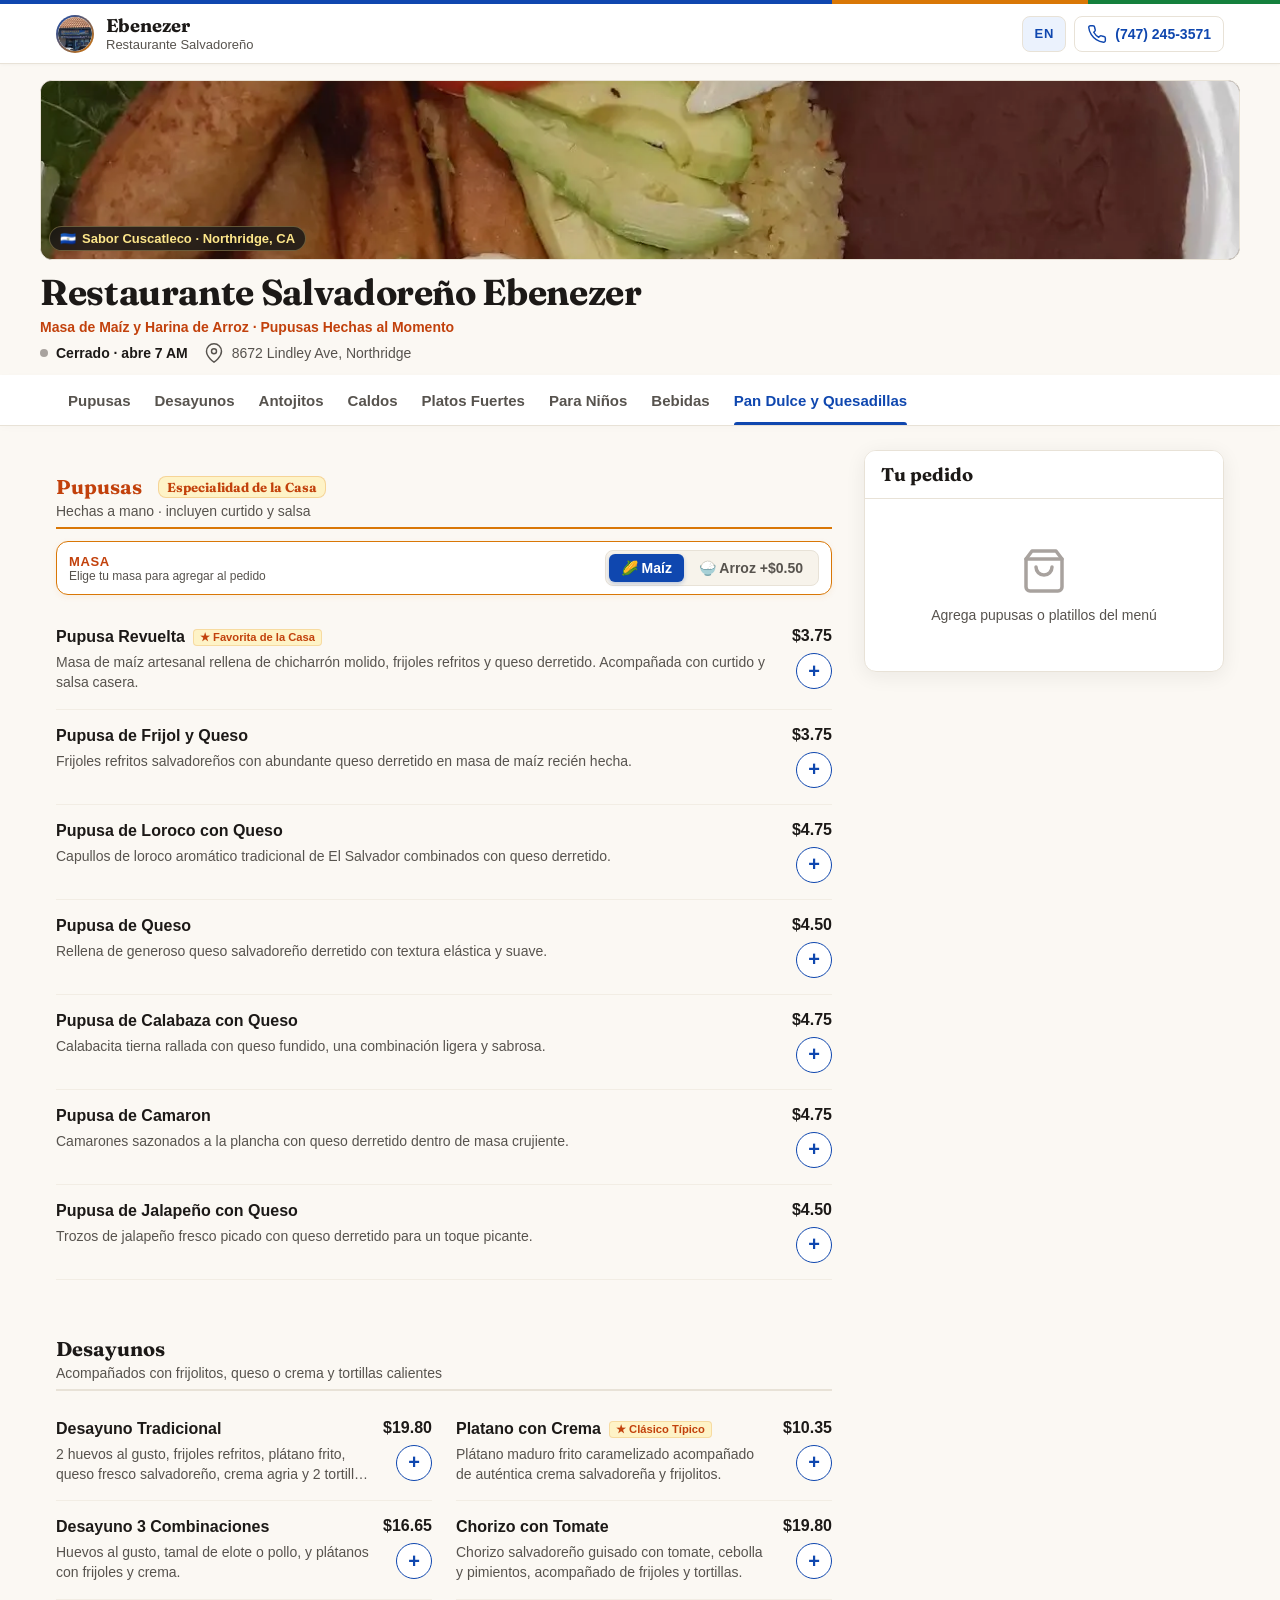
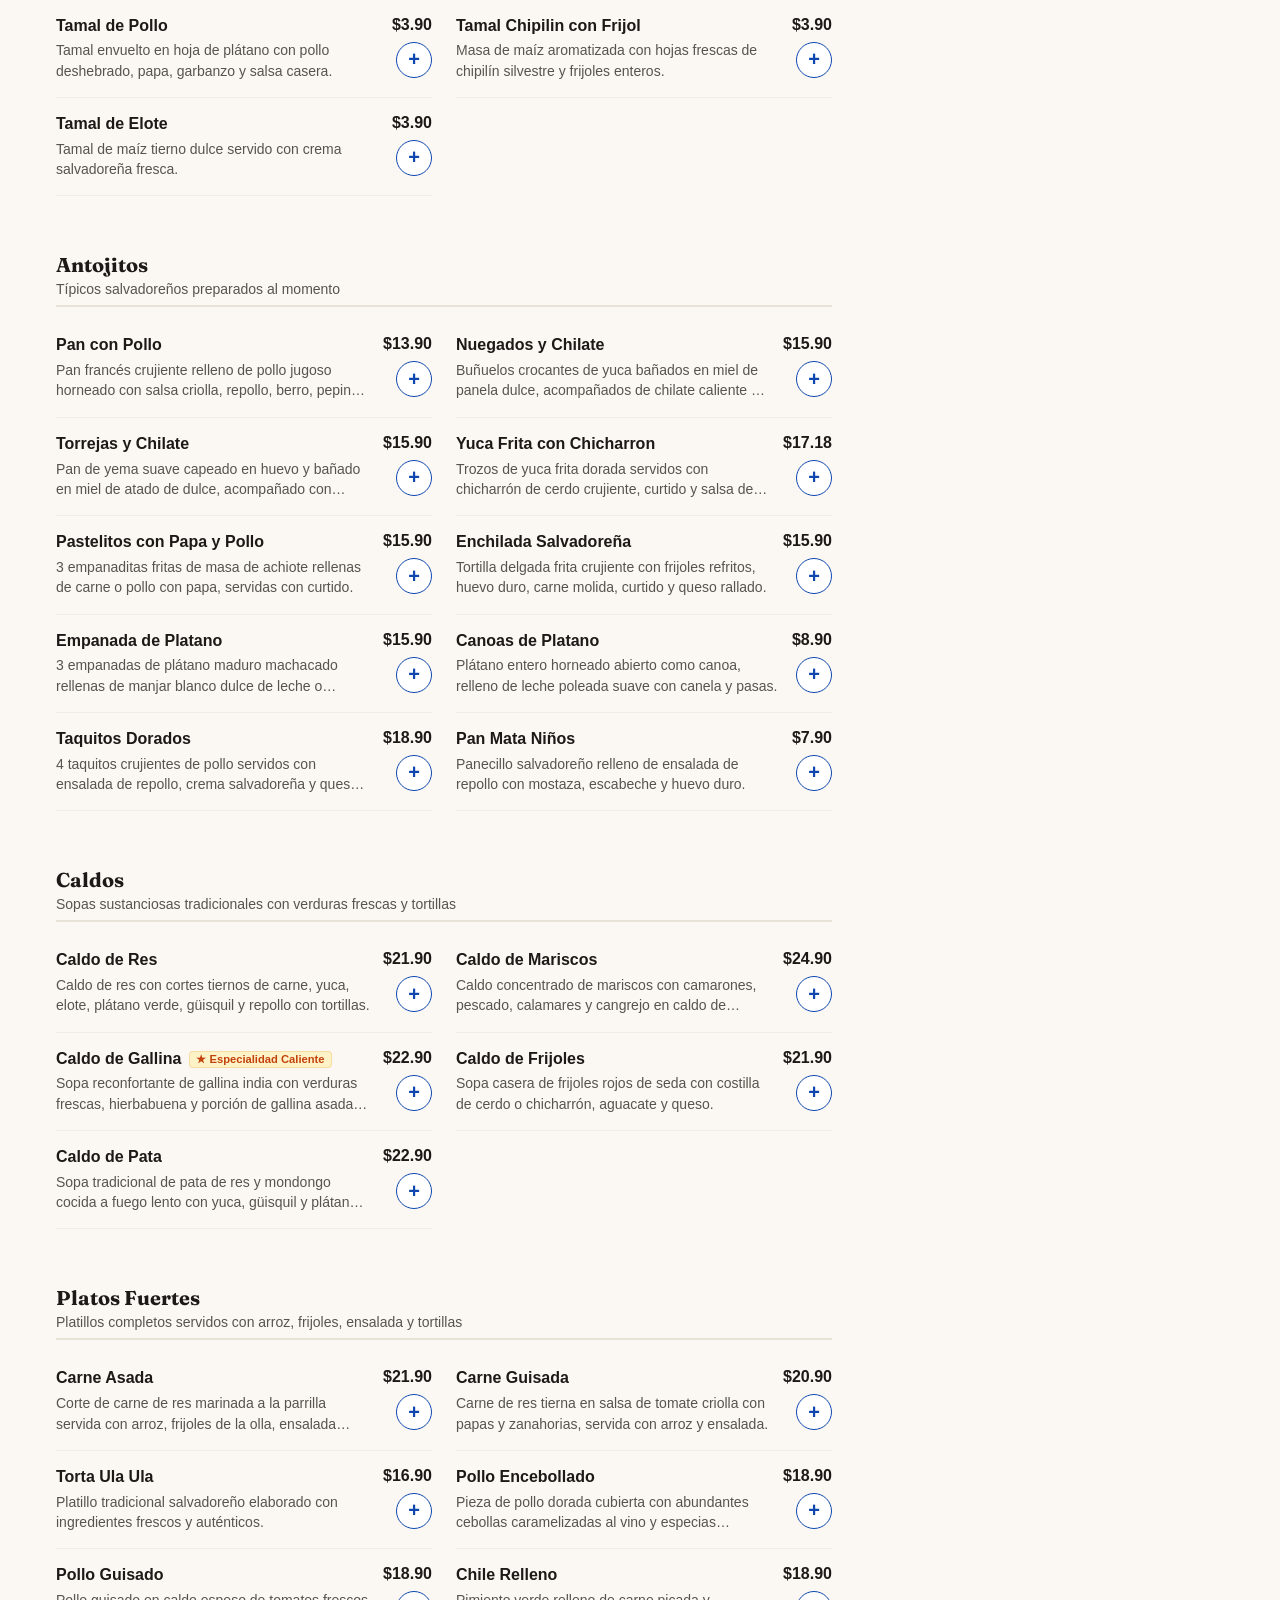
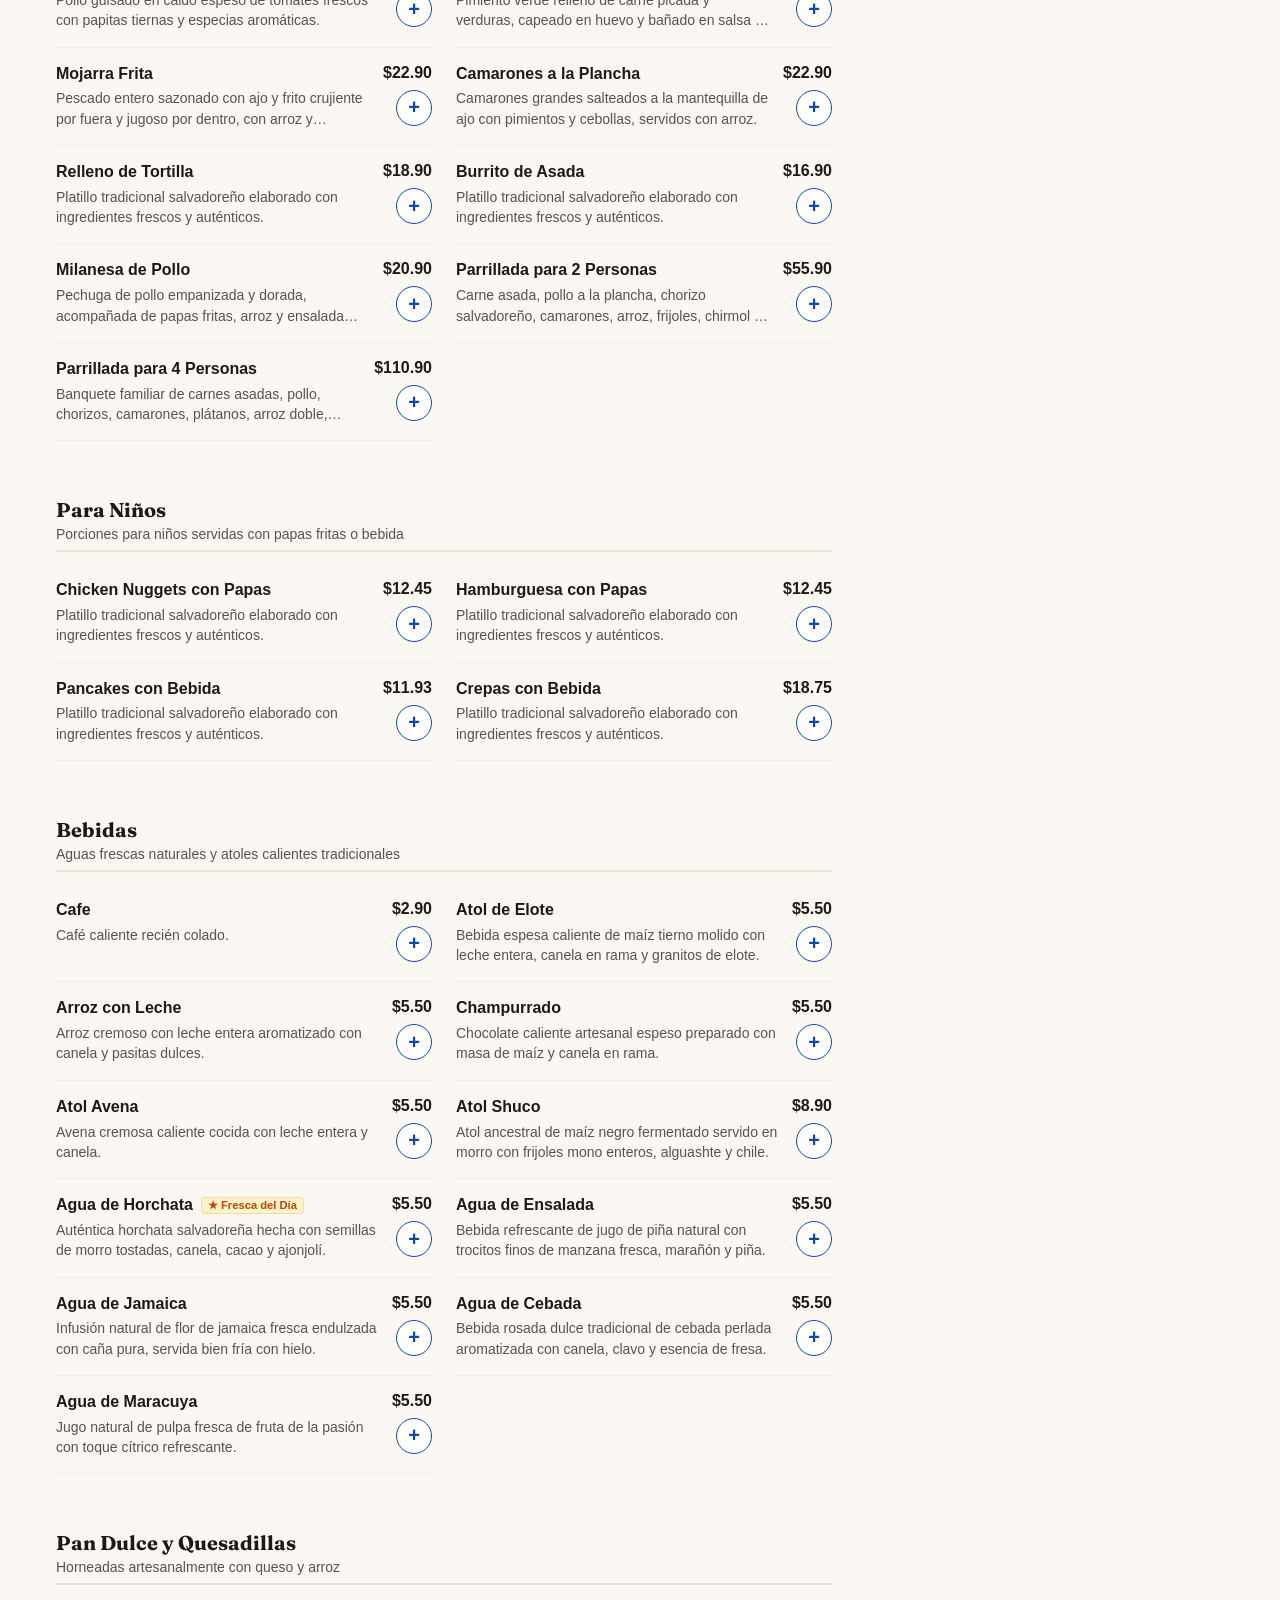
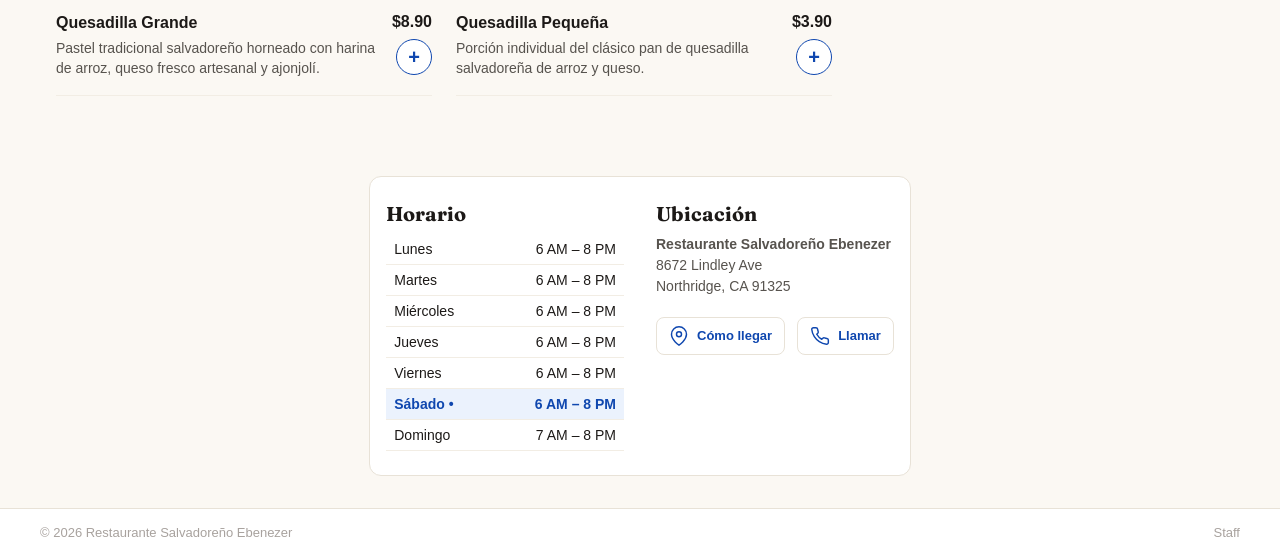
==== commit 5d0eac68: "fix(mobile): replace fragile dialog with bulletproof modal backdrop, add Salvadoran artisan color ac" ====
--- a/index.html
+++ b/index.html
@@ -44,6 +44,9 @@
 </head>
 <body>
 
+  <!-- Top Salvadoran Artisan Stripe -->
+  <div class="top-artisan-stripe"></div>
+
   <!-- SVG Icon Sprite -->
   <svg style="display:none;" xmlns="http://www.w3.org/2000/svg">
     <symbol id="icon-phone" viewBox="0 0 24 24">
@@ -76,8 +79,13 @@
   <header class="site-header">
     <div class="header-inner">
       <a href="index.html" class="brand-link" aria-label="Ebenezer Restaurante">
-        <img src="assets/logo-96.webp" alt="Ebenezer Logo" class="brand-logo" width="36" height="36" onerror="this.src='assets/logo.png'">
-        <span class="brand-title">Ebenezer</span>
+        <div class="brand-logo-wrap">
+          <img src="assets/logo-96.webp" alt="Ebenezer Logo" class="brand-logo" width="38" height="38" onerror="this.src='assets/logo.png'">
+        </div>
+        <div>
+          <span class="brand-title">Ebenezer</span>
+          <span class="brand-subtitle-mini" data-i18n="salvadoranFood">Restaurante Salvadoreño</span>
+        </div>
       </a>
 
       <div class="header-actions">
@@ -94,9 +102,14 @@
   <section class="hero">
     <div class="hero-inner">
       <div class="hero-banner-wrap">
-        <img src="assets/bk.webp" alt="Ebenezer Comida Salvadoreña" class="hero-banner" width="1200" height="200" onerror="this.src='assets/bk.jpg'">
+        <img src="assets/bk.webp" alt="Ebenezer Comida Salvadoreña" class="hero-banner" width="1200" height="180" onerror="this.src='assets/bk.jpg'">
+        <div class="hero-badge-corner">
+          <span>🇸🇻</span>
+          <span data-i18n="flavorBadge">Sabor Cuscatleco · Northridge, CA</span>
+        </div>
       </div>
       <h1 class="hero-title">Restaurante Salvadoreño Ebenezer</h1>
+      <p class="hero-tagline" data-i18n="taglineHero">Masa de Maíz y Harina de Arroz · Pupusas Hechas al Momento</p>
       <div class="hero-meta">
         <div class="status-badge" id="openStatusWrap">
           <span class="status-dot" id="statusDot"></span>
@@ -181,15 +194,15 @@
     <div class="m-bar-total" id="mBarTotal">$0.00</div>
   </div>
 
-  <!-- Mobile Cart Bottom Sheet Dialog -->
-  <dialog class="cart-dialog" id="cartDialog" aria-labelledby="sheetTitle">
-    <div class="sheet-content">
-      <div class="sheet-handle-wrap">
+  <!-- Bulletproof Mobile Cart Modal Sheet Backdrop -->
+  <div class="cart-modal-backdrop" id="cartModalBackdrop" aria-hidden="true">
+    <div class="sheet-content" id="sheetContent">
+      <div class="sheet-handle-wrap" id="sheetHandleWrap">
         <div class="sheet-handle"></div>
       </div>
       <div class="cart-header">
         <h2 class="cart-title" id="sheetTitle" data-i18n="yourOrder">Tu pedido</h2>
-        <button class="cart-close-btn" id="closeSheetBtn" aria-label="Cerrar pedido">
+        <button type="button" class="cart-close-btn" id="closeSheetBtn" aria-label="Cerrar pedido">
           <svg class="icon"><use href="#icon-x"></use></svg>
         </button>
       </div>
@@ -197,12 +210,12 @@
         <!-- Rendered by app.js -->
       </div>
     </div>
-  </dialog>
+  </div>
 
   <!-- Undo Toast -->
   <div class="toast-undo" id="toastUndo" role="status" aria-live="polite">
     <span id="toastText">Artículo eliminado</span>
-    <button class="toast-btn" id="toastUndoBtn" data-i18n="undo">Deshacer</button>
+    <button type="button" class="toast-btn" id="toastUndoBtn" data-i18n="undo">Deshacer</button>
   </div>
 
   <!-- Scripts -->
--- a/styles.css
+++ b/styles.css
@@ -1,19 +1,30 @@
-/* Restaurante Salvadoreño Ebenezer — Design System & Styles (v2) */
+/* Restaurante Salvadoreño Ebenezer — Design System & Styles (v2.1)
+   Warm Salvadoran Authentic Palette & Flawless Mobile Modal
+*/
 
 :root {
-  /* Colors */
-  --bg:          #FBF8F3;  /* warm off-white page */
-  --surface:     #FFFFFF;  /* sheets, cart panel, dialogs */
-  --ink:         #1C1917;  /* primary text */
-  --ink-2:       #57534E;  /* secondary text */
-  --ink-3:       #A8A29E;  /* tertiary / disabled / subtle */
-  --line:        #E7E1D8;  /* hairlines and borders */
-  --brand:       #0F47AF;  /* Salvadoran flag blue */
-  --brand-hover: #0C3A8E;
+  /* Brand Colors: Salvadoran Flag Blue + Artisan Toasted Maize + Fresh Herb Green */
+  --bg:          #FBF8F3;  /* warm off-white artisanal page */
+  --surface:     #FFFFFF;  /* clean sheet and card surface */
+  --surface-alt: #F7F3EB;  /* soft warm tint */
+  --ink:         #1C1917;  /* deep charcoal ink */
+  --ink-2:       #57534E;  /* warm medium grey */
+  --ink-3:       #A8A29E;  /* muted subtle */
+  --line:        #E8E2D7;  /* warm hairline border */
+  --line-light:  #F2EDE4;
+
+  /* Salvadoran Palette */
+  --brand:       #0F47AF;  /* El Salvador Blue */
+  --brand-hover: #0A3688;
   --brand-ink:   #FFFFFF;
-  --brand-soft:  #E8EEF9;
-  --accent:      #D9A441;  /* maize accent */
-  --ok:          #15803D;  /* confirmation green */
+  --brand-soft:  #EBF2FD;  /* soft blue tint */
+  
+  --maize:       #C2410C;  /* warm comal toasted amber / terracotta */
+  --maize-gold:  #D97706;  /* golden maize */
+  --maize-soft:  #FEF3C7;  /* warm yellow tint */
+  
+  --ok:          #15803D;  /* fresh herb green */
+  --ok-soft:     #DCFCE7;
   --danger:      #B91C1C;
 
   /* Typography */
@@ -34,21 +45,20 @@
   --s5: 24px;
   --s6: 32px;
   --s7: 48px;
-  --s8: 64px;
-
-  /* Dimensions & elevation */
+
+  /* Dimensions & Radius */
   --radius:       12px;
   --radius-sm:    8px;
   --radius-full:  9999px;
-  --shadow-sheet: 0 -8px 32px rgba(28, 25, 23, 0.12);
-  --shadow-panel: 0 4px 20px rgba(28, 25, 23, 0.06);
-  --shadow-bar:   0 4px 18px rgba(15, 71, 175, 0.28);
-  --header-h:     56px;
-  --tabs-h:       48px;
+  --header-h:     60px;
+  --tabs-h:       50px;
   --max-w:        1200px;
-}
-
-/* Reset & Base */
+  --shadow-sheet: 0 -8px 36px rgba(28, 25, 23, 0.16);
+  --shadow-panel: 0 4px 20px rgba(28, 25, 23, 0.07);
+  --shadow-bar:   0 6px 20px rgba(15, 71, 175, 0.35);
+}
+
+/* Base Reset */
 *, *::before, *::after {
   box-sizing: border-box;
   margin: 0;
@@ -89,7 +99,7 @@
 
 input, textarea {
   font-family: inherit;
-  font-size: 16px; /* Prevents auto-zoom on iOS */
+  font-size: 16px;
   color: var(--ink);
 }
 
@@ -104,7 +114,7 @@
   outline-offset: 2px;
 }
 
-/* Icons (SVG sprite) */
+/* SVG Icon Helper */
 .icon {
   width: 20px;
   height: 20px;
@@ -119,17 +129,30 @@
 }
 
 /* ==========================================================================
+   Top Artisan Stripe (A touch of Salvadoran color & craft)
+   ========================================================================== */
+.top-artisan-stripe {
+  height: 4px;
+  width: 100%;
+  background: linear-gradient(90deg, var(--brand) 0%, var(--brand) 65%, var(--maize-gold) 65%, var(--maize-gold) 85%, var(--ok) 85%, var(--ok) 100%);
+  position: sticky;
+  top: 0;
+  z-index: 60;
+}
+
+/* ==========================================================================
    Header
    ========================================================================== */
 .site-header {
   position: sticky;
-  top: 0;
+  top: 4px;
   z-index: 50;
   height: var(--header-h);
   background: var(--surface);
   border-bottom: 1px solid var(--line);
   display: flex;
   align-items: center;
+  box-shadow: 0 1px 3px rgba(0,0,0,0.03);
 }
 
 .header-inner {
@@ -149,24 +172,40 @@
   min-width: 0;
 }
 
+.brand-logo-wrap {
+  position: relative;
+  width: 38px;
+  height: 38px;
+  border-radius: var(--radius-full);
+  padding: 2px;
+  background: linear-gradient(135deg, var(--brand), var(--maize-gold));
+  flex-shrink: 0;
+}
+
 .brand-logo {
-  width: 36px;
-  height: 36px;
+  width: 100%;
+  height: 100%;
   border-radius: var(--radius-full);
-  border: 1px solid var(--line);
   object-fit: cover;
-  flex-shrink: 0;
+  background: var(--surface);
 }
 
 .brand-title {
   font-family: var(--font-display);
   font-weight: 700;
-  font-size: 1.125rem;
-  line-height: 1.2;
+  font-size: 1.15rem;
+  line-height: 1.15;
   color: var(--ink);
   white-space: nowrap;
   overflow: hidden;
   text-overflow: ellipsis;
+}
+
+.brand-subtitle-mini {
+  font-size: var(--fs-xs);
+  color: var(--ink-2);
+  font-weight: 500;
+  display: block;
 }
 
 .header-actions {
@@ -187,30 +226,34 @@
   font-size: var(--fs-xs);
   font-weight: 700;
   letter-spacing: 0.05em;
-  color: var(--ink-2);
-  background: var(--bg);
+  color: var(--brand);
+  background: var(--brand-soft);
   transition: all 0.15s ease;
 }
 
 .lang-btn:hover {
-  border-color: var(--brand);
-  color: var(--brand);
+  background: #dce7f9;
 }
 
 .header-icon-btn {
   display: inline-flex;
   align-items: center;
   justify-content: center;
-  width: 44px;
-  height: 44px;
-  border-radius: var(--radius-full);
+  min-width: 44px;
+  height: 36px;
+  padding: 0 var(--s3);
+  border-radius: var(--radius-sm);
   color: var(--brand);
+  background: var(--surface);
+  border: 1px solid var(--line);
+  font-size: var(--fs-sm);
+  font-weight: 600;
+  transition: all 0.15s ease;
+}
+
+.header-icon-btn:hover {
+  border-color: var(--brand);
   background: var(--brand-soft);
-  transition: background 0.15s ease;
-}
-
-.header-icon-btn:hover {
-  background: #d8e4f7;
 }
 
 .desktop-phone-text {
@@ -218,28 +261,17 @@
 }
 
 @media (min-width: 768px) {
-  .brand-title {
-    font-size: 1.25rem;
-  }
   .desktop-phone-text {
     display: inline;
     margin-left: var(--s2);
-    font-size: var(--fs-sm);
-    font-weight: 600;
   }
-  .header-icon-btn {
-    width: auto;
-    padding: 0 var(--s3);
-    border-radius: var(--radius-sm);
-    height: 36px;
-  }
 }
 
 /* ==========================================================================
-   Hero
+   Hero Section
    ========================================================================== */
 .hero {
-  padding: var(--s5) var(--s4) var(--s4);
+  padding: var(--s4) var(--s4) var(--s3);
   background: var(--bg);
 }
 
@@ -249,28 +281,54 @@
 }
 
 .hero-banner-wrap {
-  display: none;
   width: 100%;
-  height: 180px;
+  height: 140px;
   border-radius: var(--radius);
   overflow: hidden;
-  margin-bottom: var(--s4);
+  margin-bottom: var(--s3);
   border: 1px solid var(--line);
+  position: relative;
+  background: #2b1f1d;
 }
 
 .hero-banner {
   width: 100%;
   height: 100%;
   object-fit: cover;
+  opacity: 0.92;
+}
+
+.hero-badge-corner {
+  position: absolute;
+  bottom: 8px;
+  left: 8px;
+  background: rgba(28, 25, 23, 0.85);
+  backdrop-filter: blur(4px);
+  color: #FDE68A;
+  font-size: var(--fs-xs);
+  font-weight: 700;
+  padding: 4px 10px;
+  border-radius: var(--radius-full);
+  display: inline-flex;
+  align-items: center;
+  gap: 6px;
+  border: 1px solid rgba(253, 230, 138, 0.3);
 }
 
 .hero-title {
   font-family: var(--font-display);
-  font-size: var(--fs-xl);
+  font-size: 1.65rem;
   font-weight: 700;
   color: var(--ink);
   line-height: 1.15;
   letter-spacing: -0.01em;
+  margin-bottom: 6px;
+}
+
+.hero-tagline {
+  font-size: var(--fs-sm);
+  color: var(--maize);
+  font-weight: 600;
   margin-bottom: var(--s2);
 }
 
@@ -294,11 +352,13 @@
   width: 8px;
   height: 8px;
   border-radius: var(--radius-full);
-  background-color: var(--accent); /* Maize for active open */
+  background-color: var(--ok); /* Fresh green for open */
+  box-shadow: 0 0 0 3px rgba(21, 128, 61, 0.2);
 }
 
 .status-dot.closed {
   background-color: var(--ink-3);
+  box-shadow: none;
 }
 
 .hero-address {
@@ -315,8 +375,7 @@
 
 @media (min-width: 768px) {
   .hero-banner-wrap {
-    display: block;
-    height: 200px;
+    height: 180px;
   }
   .hero-title {
     font-size: var(--fs-2xl);
@@ -333,10 +392,11 @@
    ========================================================================== */
 .tabs-wrap {
   position: sticky;
-  top: var(--header-h);
+  top: calc(var(--header-h) + 4px);
   z-index: 40;
   background: var(--surface);
   border-bottom: 1px solid var(--line);
+  box-shadow: 0 2px 8px rgba(0,0,0,0.02);
 }
 
 .tabs {
@@ -374,7 +434,8 @@
 }
 
 .tab-link.active {
-  color: var(--ink);
+  color: var(--brand);
+  font-weight: 700;
 }
 
 .tab-link.active::after {
@@ -383,9 +444,9 @@
   bottom: 0;
   left: var(--s3);
   right: var(--s3);
-  height: 2px;
+  height: 3px;
   background-color: var(--brand);
-  border-radius: 2px 2px 0 0;
+  border-radius: 3px 3px 0 0;
 }
 
 /* ==========================================================================
@@ -395,14 +456,14 @@
   max-width: var(--max-w);
   width: 100%;
   margin: 0 auto;
-  padding: var(--s4) var(--s4) 96px; /* Bottom space for mobile cart bar */
+  padding: var(--s4) var(--s4) 100px;
 }
 
 @media (min-width: 1024px) {
   .main-layout {
     display: grid;
     grid-template-columns: minmax(0, 1fr) 360px;
-    gap: var(--s7);
+    gap: var(--s6);
     padding: var(--s5) var(--s4) var(--s7);
   }
 }
@@ -417,11 +478,13 @@
 .menu-section {
   padding-top: var(--s5);
   margin-bottom: var(--s6);
-  scroll-margin-top: calc(var(--header-h) + var(--tabs-h) + 12px);
+  scroll-margin-top: calc(var(--header-h) + var(--tabs-h) + 16px);
 }
 
 .section-head {
   margin-bottom: var(--s3);
+  border-bottom: 2px solid var(--line);
+  padding-bottom: var(--s2);
 }
 
 .section-title {
@@ -430,6 +493,9 @@
   font-weight: 700;
   color: var(--ink);
   line-height: 1.25;
+  display: flex;
+  align-items: center;
+  gap: var(--s2);
 }
 
 .section-sub {
@@ -438,21 +504,44 @@
   margin-top: var(--s1);
 }
 
-/* Pupusa Section Specifics */
+/* Pupusa Section Highlight */
+.pupusas-section .section-head {
+  border-bottom-color: var(--maize-gold);
+}
+
 .pupusas-section .section-title {
-  border-left: 4px solid var(--accent);
-  padding-left: var(--s2);
-}
-
+  color: var(--maize);
+}
+
+.pupusa-badge-spec {
+  display: inline-block;
+  background: var(--maize-soft);
+  color: var(--maize);
+  font-size: var(--fs-xs);
+  font-weight: 700;
+  padding: 2px 8px;
+  border-radius: var(--radius-sm);
+  border: 1px solid rgba(217, 119, 6, 0.25);
+  margin-left: var(--s2);
+}
+
+/* Dough Selector Segmented Control */
 .dough-selector-wrap {
   display: flex;
   align-items: center;
+  justify-content: space-between;
   gap: var(--s3);
   background: var(--surface);
-  border: 1px solid var(--line);
-  padding: var(--s2) var(--s3);
+  border: 1.5px solid var(--maize-gold);
+  padding: 8px 12px;
   border-radius: var(--radius);
   margin: var(--s3) 0 var(--s4);
+  box-shadow: 0 2px 6px rgba(217, 119, 6, 0.08);
+}
+
+.dough-label-group {
+  display: flex;
+  flex-direction: column;
 }
 
 .dough-label {
@@ -460,30 +549,37 @@
   font-weight: 700;
   text-transform: uppercase;
   letter-spacing: 0.05em;
+  color: var(--maize);
+}
+
+.dough-subtext {
+  font-size: 0.75rem;
   color: var(--ink-2);
 }
 
 .dough-segmented {
   display: inline-flex;
-  background: var(--bg);
+  background: var(--surface-alt);
   border-radius: var(--radius-sm);
-  padding: 2px;
-  gap: 2px;
+  padding: 3px;
+  gap: 3px;
+  border: 1px solid var(--line);
 }
 
 .dough-option {
-  padding: 6px 14px;
+  padding: 6px 12px;
   font-size: var(--fs-sm);
   font-weight: 600;
   border-radius: 6px;
   color: var(--ink-2);
   transition: all 0.15s ease;
+  white-space: nowrap;
 }
 
 .dough-option.active {
-  background: var(--surface);
-  color: var(--brand);
-  box-shadow: 0 1px 3px rgba(0,0,0,0.06);
+  background: var(--brand);
+  color: #FFFFFF;
+  box-shadow: 0 2px 4px rgba(15, 71, 175, 0.25);
 }
 
 /* Item List / Grid */
@@ -506,7 +602,12 @@
   justify-content: space-between;
   gap: var(--s3);
   padding: var(--s4) 0;
-  border-bottom: 1px solid var(--line);
+  border-bottom: 1px solid var(--line-light);
+  transition: background-color 0.1s ease;
+}
+
+.item-row:hover {
+  background-color: rgba(247, 243, 235, 0.4);
 }
 
 .item-info {
@@ -514,11 +615,29 @@
   min-width: 0;
 }
 
+.item-name-row {
+  display: flex;
+  align-items: center;
+  gap: var(--s2);
+  flex-wrap: wrap;
+}
+
 .item-name {
   font-size: var(--fs-md);
   font-weight: 600;
   color: var(--ink);
   line-height: 1.3;
+}
+
+.item-tag-favorite {
+  font-size: 0.7rem;
+  font-weight: 700;
+  background: var(--maize-soft);
+  color: var(--maize);
+  padding: 1px 6px;
+  border-radius: 4px;
+  border: 1px solid rgba(217, 119, 6, 0.2);
+  display: inline-block;
 }
 
 .item-alt-name {
@@ -549,7 +668,7 @@
 
 .item-price {
   font-size: var(--fs-md);
-  font-weight: 600;
+  font-weight: 700;
   font-variant-numeric: tabular-nums;
   color: var(--ink);
 }
@@ -564,22 +683,22 @@
   border-radius: var(--radius-full);
   border: 1.5px solid var(--brand);
   color: var(--brand);
-  background: transparent;
+  background: var(--surface);
   font-size: 1.25rem;
   font-weight: 600;
   transition: all 0.15s ease;
   position: relative;
 }
 
-/* 44px hit target */
 .add-btn::after {
   content: "";
   position: absolute;
-  top: -4px; bottom: -4px; left: -4px; right: -4px;
+  top: -6px; bottom: -6px; left: -6px; right: -6px;
 }
 
 .add-btn:hover {
-  background: var(--brand-soft);
+  background: var(--brand);
+  color: #FFFFFF;
 }
 
 .stepper {
@@ -607,7 +726,7 @@
 }
 
 .stepper-btn:hover {
-  background: rgba(15, 71, 175, 0.12);
+  background: rgba(15, 71, 175, 0.15);
 }
 
 .stepper-qty {
@@ -662,7 +781,7 @@
   justify-content: space-between;
   padding: 0 var(--s4);
   cursor: pointer;
-  transition: transform 0.2s cubic-bezier(0.2, 0.8, 0.2, 1), opacity 0.2s ease;
+  transition: transform 0.22s cubic-bezier(0.2, 0.8, 0.2, 1), opacity 0.2s ease;
   transform: translateY(120%);
   opacity: 0;
   pointer-events: none;
@@ -712,60 +831,66 @@
 }
 
 /* ==========================================================================
-   Mobile Cart Bottom Sheet Dialog
+   Flawless Mobile Cart Bottom Sheet (Bulletproof Modal Overlay)
    ========================================================================== */
-.cart-dialog {
-  border: none;
-  background: transparent;
-  padding: 0;
-  margin: 0;
-  max-width: 100vw;
-  width: 100%;
-  max-height: 100vh;
-  height: 100%;
+.cart-modal-backdrop {
   position: fixed;
   inset: 0;
-  z-index: 100;
+  width: 100%;
+  height: 100%;
+  background: rgba(28, 25, 23, 0.6);
+  backdrop-filter: blur(4px);
+  -webkit-backdrop-filter: blur(4px);
+  z-index: 200;
   display: flex;
   flex-direction: column;
   justify-content: flex-end;
-}
-
-.cart-dialog::backdrop {
-  background: rgba(28, 25, 23, 0.45);
-  backdrop-filter: blur(2px);
+  opacity: 0;
+  visibility: hidden;
+  pointer-events: none;
+  transition: opacity 0.22s ease, visibility 0.22s ease;
+}
+
+.cart-modal-backdrop.is-open {
+  opacity: 1;
+  visibility: visible;
+  pointer-events: auto;
 }
 
 .sheet-content {
   background: var(--surface);
-  border-radius: var(--radius) var(--radius) 0 0;
+  border-radius: 16px 16px 0 0;
   box-shadow: var(--shadow-sheet);
-  max-height: 92vh;
-  display: flex;
-  flex-direction: column;
-  animation: slideUp 0.22s cubic-bezier(0.2, 0.8, 0.2, 1) forwards;
-}
-
-@keyframes slideUp {
-  from { transform: translateY(100%); }
-  to { transform: translateY(0); }
+  max-height: 88vh;
+  display: flex;
+  flex-direction: column;
+  pointer-events: auto;
+  transform: translateY(100%);
+  transition: transform 0.24s cubic-bezier(0.2, 0.8, 0.2, 1);
+  overflow: hidden;
+}
+
+.cart-modal-backdrop.is-open .sheet-content {
+  transform: translateY(0);
 }
 
 .sheet-handle-wrap {
   display: flex;
   justify-content: center;
-  padding-top: var(--s2);
+  padding: 10px 0 6px;
+  cursor: pointer;
+  background: var(--surface);
 }
 
 .sheet-handle {
-  width: 36px;
-  height: 4px;
+  width: 40px;
+  height: 5px;
   background: var(--line);
-  border-radius: 2px;
+  border-radius: 3px;
 }
 
 @media (min-width: 1024px) {
-  .cart-dialog {
+  .cart-modal-backdrop {
     display: none !important;
   }
 }
@@ -779,11 +904,12 @@
   justify-content: space-between;
   padding: var(--s3) var(--s4);
   border-bottom: 1px solid var(--line);
+  background: var(--surface);
 }
 
 .cart-title {
   font-family: var(--font-display);
-  font-size: 1.125rem;
+  font-size: 1.15rem;
   font-weight: 700;
   color: var(--ink);
 }
@@ -792,14 +918,18 @@
   display: inline-flex;
   align-items: center;
   justify-content: center;
-  width: 36px;
-  height: 36px;
+  width: 40px;
+  height: 40px;
   border-radius: var(--radius-full);
   color: var(--ink-2);
-}
-
-.cart-close-btn:hover {
-  background: var(--bg);
+  background: var(--surface-alt);
+  border: 1px solid var(--line);
+  transition: all 0.15s ease;
+}
+
+.cart-close-btn:hover, .cart-close-btn:active {
+  background: #e5ded3;
+  color: var(--ink);
 }
 
 .cart-body {
@@ -808,6 +938,7 @@
   flex: 1;
   display: flex;
   flex-direction: column;
+  -webkit-overflow-scrolling: touch;
 }
 
 /* Empty State */
@@ -840,7 +971,7 @@
   justify-content: space-between;
   gap: var(--s2);
   padding-bottom: var(--s3);
-  border-bottom: 1px solid var(--line);
+  border-bottom: 1px solid var(--line-light);
 }
 
 .line-info {
@@ -855,8 +986,8 @@
 
 .line-dough {
   font-size: var(--fs-xs);
-  color: var(--brand);
-  font-weight: 500;
+  color: var(--maize);
+  font-weight: 600;
   margin-top: 1px;
 }
 
@@ -869,7 +1000,7 @@
 
 .line-price {
   font-size: var(--fs-sm);
-  font-weight: 600;
+  font-weight: 700;
   font-variant-numeric: tabular-nums;
   color: var(--ink);
 }
@@ -877,7 +1008,7 @@
 /* Summary breakdown */
 .cart-summary {
   margin-top: auto;
-  border-top: 1px solid var(--line);
+  border-top: 2px solid var(--line);
   padding-top: var(--s3);
   display: flex;
   flex-direction: column;
@@ -893,7 +1024,7 @@
 }
 
 .summary-row.total-row {
-  font-size: 1.125rem;
+  font-size: 1.15rem;
   font-weight: 700;
   color: var(--ink);
   padding-top: var(--s2);
@@ -909,14 +1040,15 @@
   background: var(--brand);
   color: var(--brand-ink);
   font-size: var(--fs-md);
-  font-weight: 600;
+  font-weight: 700;
   border-radius: var(--radius-sm);
   margin-top: var(--s3);
   transition: background 0.15s ease;
   font-variant-numeric: tabular-nums;
-}
-
-.primary-btn:hover {
+  box-shadow: 0 2px 8px rgba(15, 71, 175, 0.2);
+}
+
+.primary-btn:hover, .primary-btn:active {
   background: var(--brand-hover);
 }
 
@@ -943,7 +1075,7 @@
 
 .form-label {
   font-size: var(--fs-xs);
-  font-weight: 600;
+  font-weight: 700;
   color: var(--ink-2);
 }
 
@@ -952,7 +1084,7 @@
   height: 44px;
   padding: 0 var(--s3);
   border-radius: var(--radius-sm);
-  border: 1px solid var(--line);
+  border: 1.5px solid var(--line);
   background: var(--surface);
   transition: border-color 0.15s ease;
 }
@@ -966,7 +1098,7 @@
   width: 100%;
   padding: var(--s2) var(--s3);
   border-radius: var(--radius-sm);
-  border: 1px solid var(--line);
+  border: 1.5px solid var(--line);
   background: var(--surface);
   resize: vertical;
   min-height: 60px;
@@ -990,8 +1122,8 @@
   font-size: var(--fs-xs);
   font-weight: 600;
   text-align: center;
-  background: var(--bg);
-  border: 1px solid var(--line);
+  background: var(--surface-alt);
+  border: 1.5px solid var(--line);
   border-radius: var(--radius-sm);
   color: var(--ink-2);
   transition: all 0.15s ease;
@@ -1007,7 +1139,8 @@
 .payment-notice {
   font-size: var(--fs-xs);
   color: var(--ink-2);
-  background: var(--bg);
+  background: var(--maize-soft);
+  border: 1px solid rgba(217, 119, 6, 0.2);
   padding: var(--s2) var(--s3);
   border-radius: var(--radius-sm);
   margin: var(--s2) 0;
@@ -1020,6 +1153,7 @@
   font-size: var(--fs-xs);
   color: var(--danger);
   display: none;
+  font-weight: 600;
 }
 
 .field-error.visible {
@@ -1056,7 +1190,7 @@
 }
 
 .confirm-card {
-  background: var(--bg);
+  background: var(--surface-alt);
   border: 1px solid var(--line);
   border-radius: var(--radius);
   padding: var(--s3);
@@ -1122,8 +1256,8 @@
 }
 
 .hours-table td {
-  padding: 6px var(--s2);
-  border-bottom: 1px solid var(--line);
+  padding: 7px var(--s2);
+  border-bottom: 1px solid var(--line-light);
 }
 
 .hours-table tr.today {
@@ -1216,7 +1350,7 @@
   opacity: 0;
   pointer-events: none;
   transition: all 0.2s cubic-bezier(0.2, 0.8, 0.2, 1);
-  z-index: 110;
+  z-index: 250;
 }
 
 .toast-undo.visible {
@@ -1226,7 +1360,7 @@
 }
 
 .toast-btn {
-  color: var(--accent);
+  color: var(--maize-gold);
   font-weight: 700;
 }
 
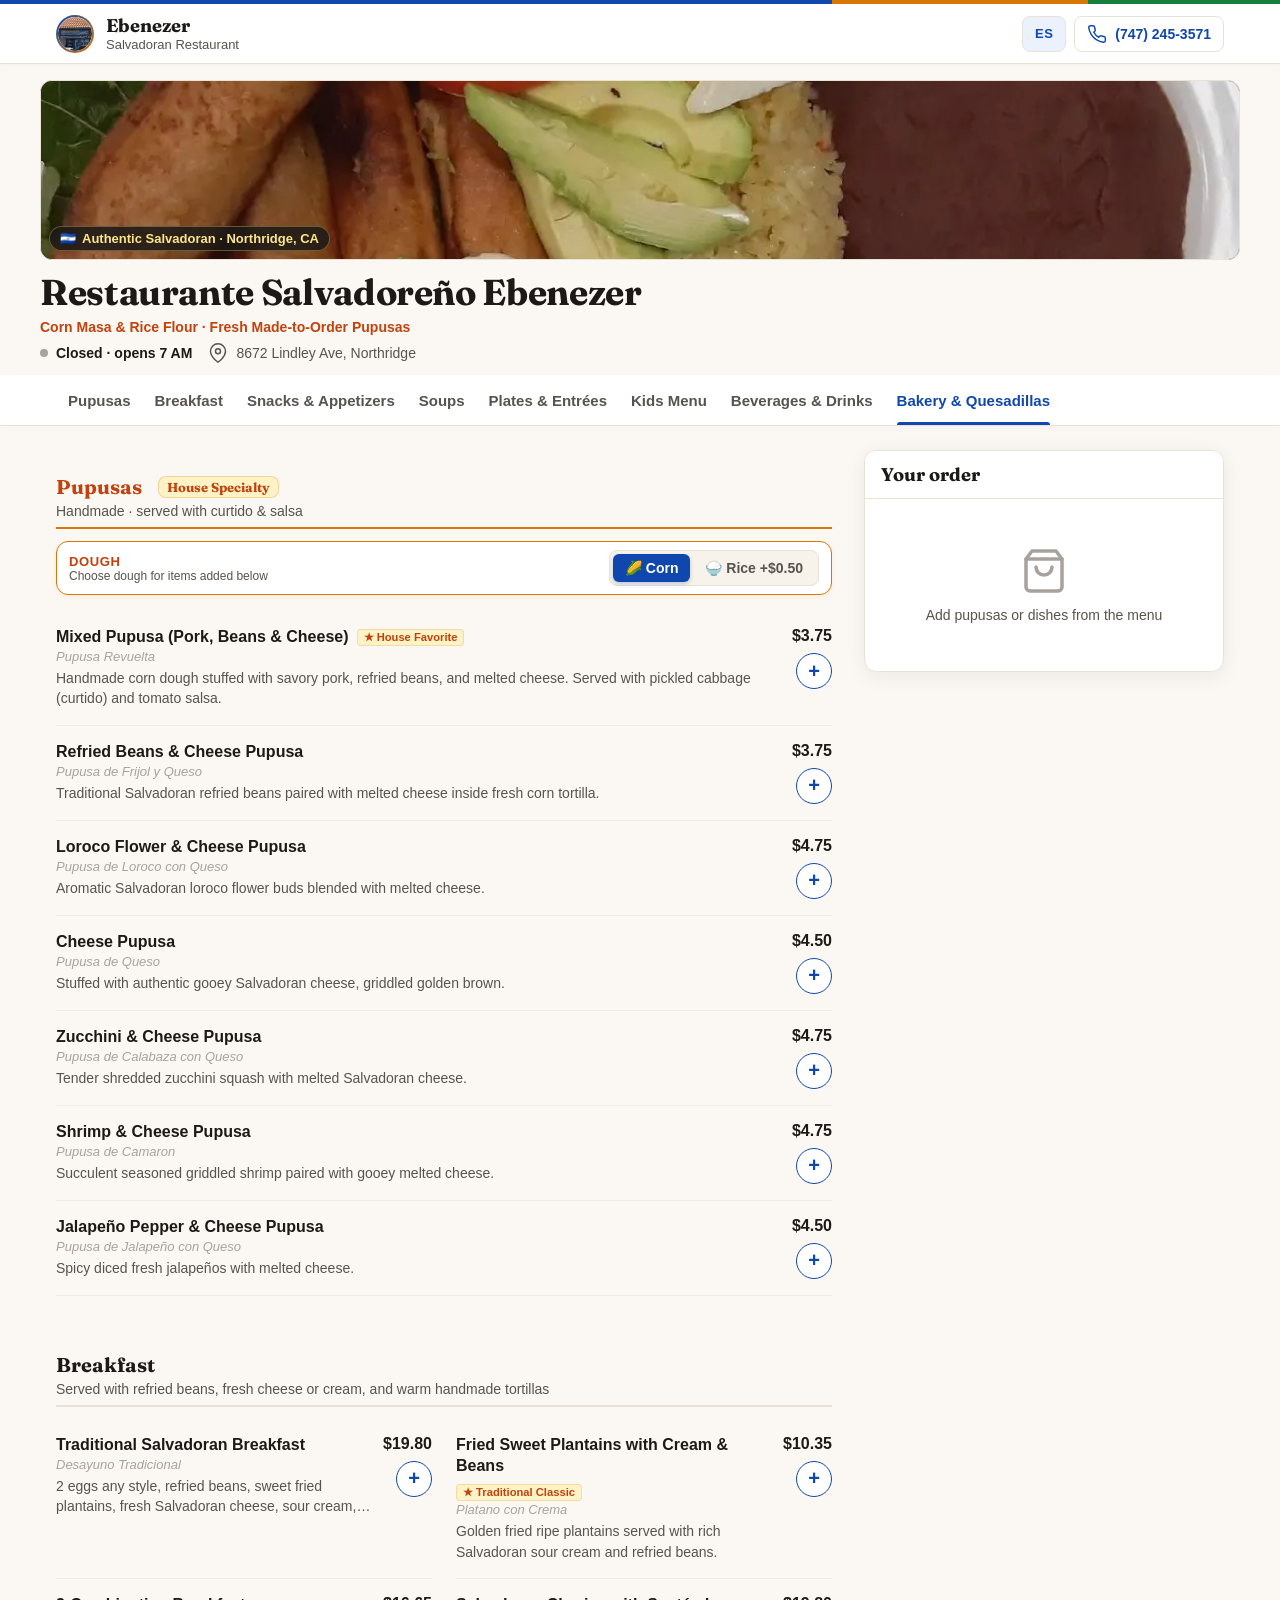
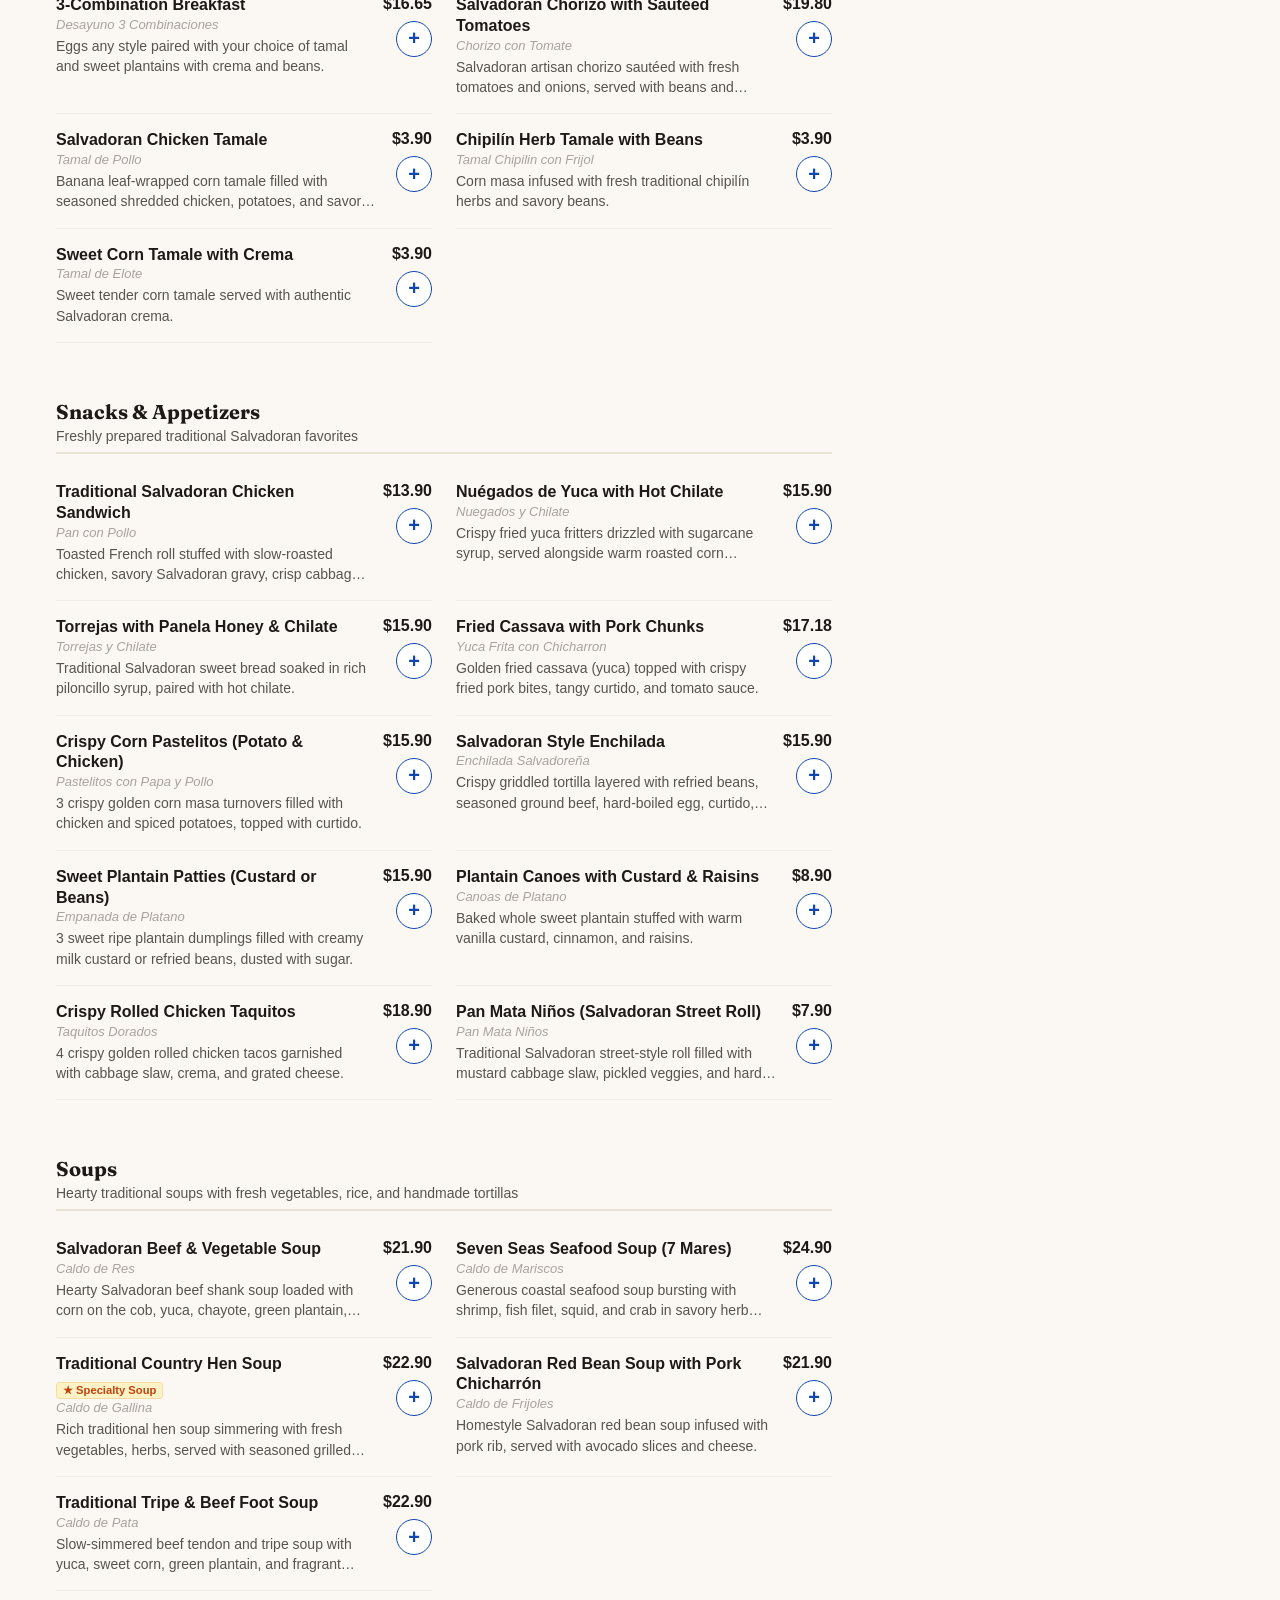
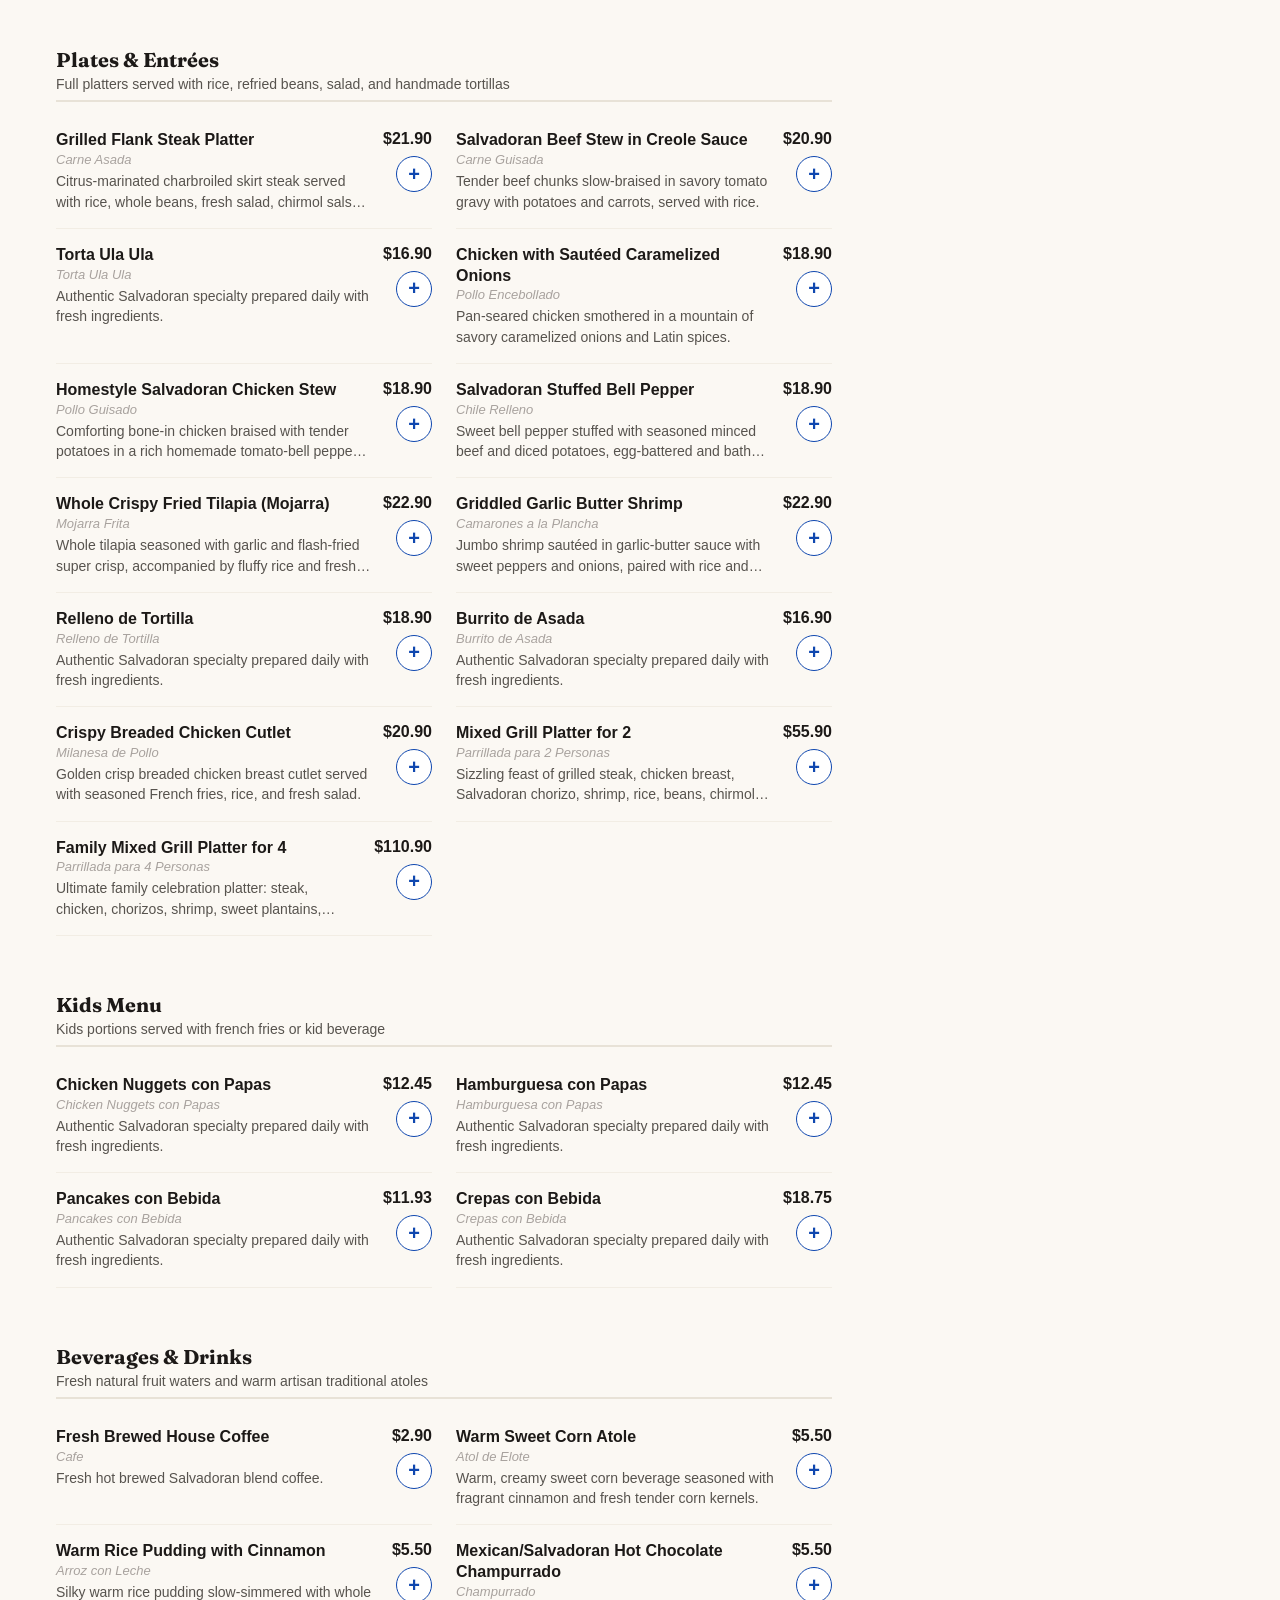
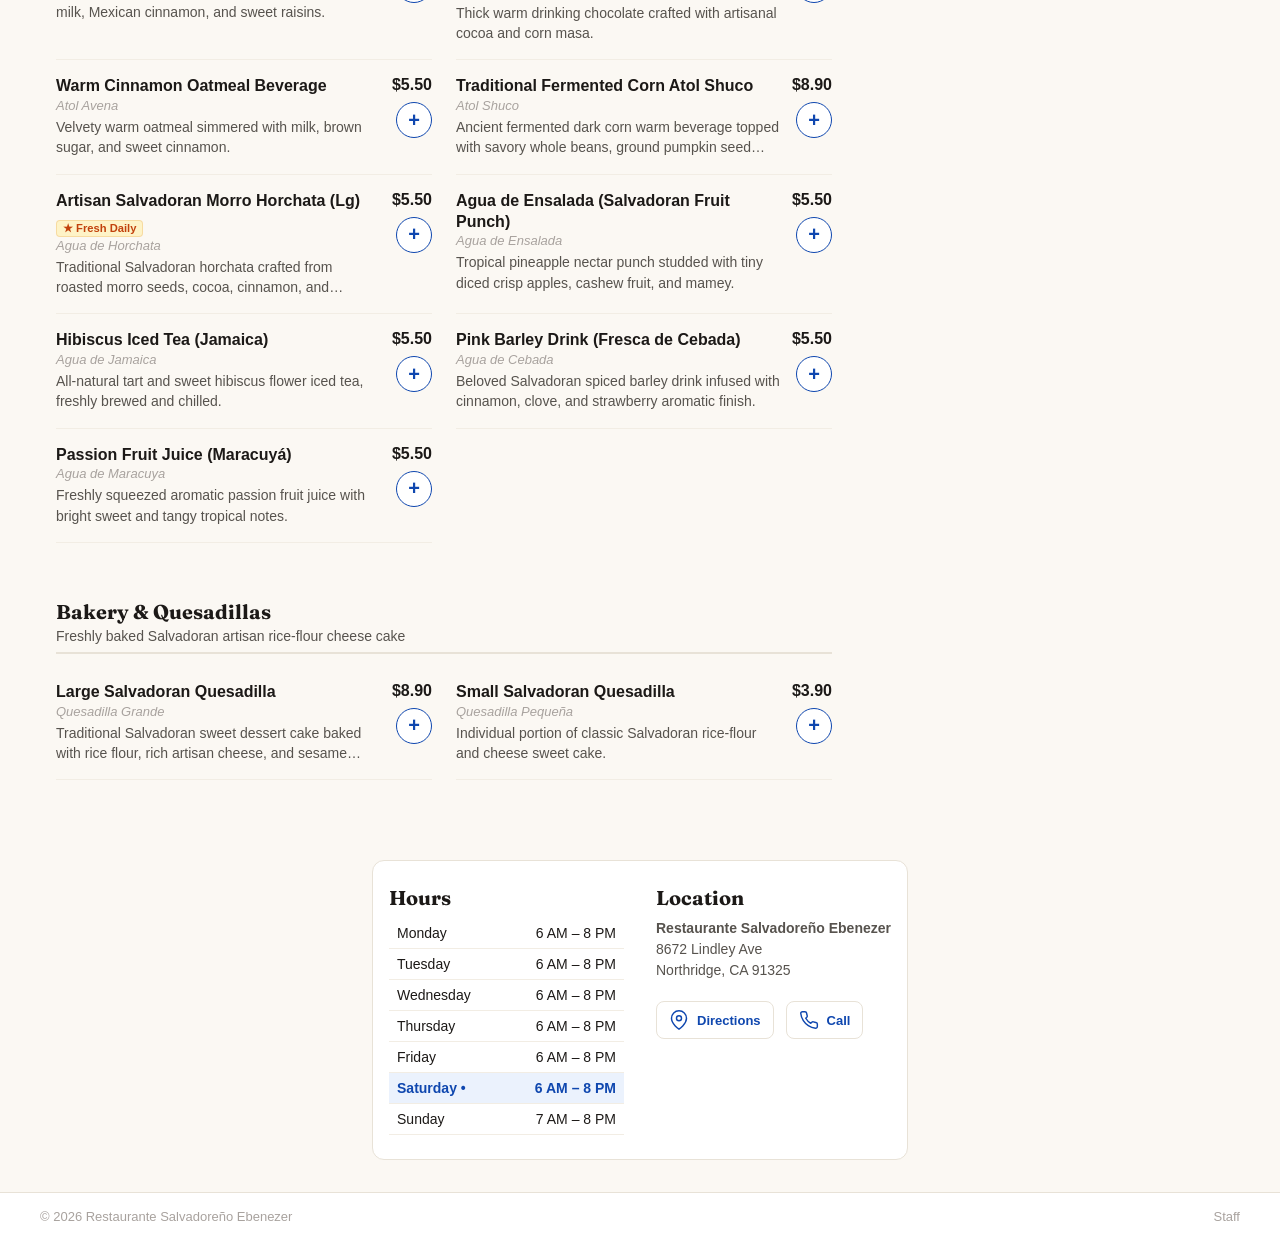
==== commit e060a2e7: "Default language to English unless system default is Spanish" ====
--- a/index.html
+++ b/index.html
@@ -1,14 +1,14 @@
 <!DOCTYPE html>
-<html lang="es">
+<html lang="en">
 <head>
   <meta charset="UTF-8">
   <meta name="viewport" content="width=device-width, initial-scale=1.0, maximum-scale=5.0">
-  <title>Restaurante Salvadoreño Ebenezer — Menú y Pedidos en Línea | Northridge, CA</title>
-  <meta name="description" content="Auténticas pupusas salvadoreñas hechas a mano, antojitos, desayunos y caldos tradicionales. Ordene para recoger en 8672 Lindley Ave, Northridge, CA.">
+  <title>Ebenezer Salvadoran Restaurant — Menu & Online Ordering | Northridge, CA</title>
+  <meta name="description" content="Authentic handmade Salvadoran pupusas, traditional soups, plantains and daily specials. Order pickup at 8672 Lindley Ave, Northridge, CA.">
 
   <!-- OpenGraph -->
-  <meta property="og:title" content="Restaurante Salvadoreño Ebenezer — Pedidos en Línea">
-  <meta property="og:description" content="Auténticas pupusas salvadoreñas hechas a mano en Northridge, CA.">
+  <meta property="og:title" content="Ebenezer Salvadoran Restaurant — Direct Online Ordering">
+  <meta property="og:description" content="Authentic handmade Salvadoran pupusas in Northridge, CA.">
   <meta property="og:image" content="assets/logo-192.webp">
   <meta property="og:type" content="restaurant">
 
@@ -84,13 +84,13 @@
         </div>
         <div>
           <span class="brand-title">Ebenezer</span>
-          <span class="brand-subtitle-mini" data-i18n="salvadoranFood">Restaurante Salvadoreño</span>
+          <span class="brand-subtitle-mini" data-i18n="salvadoranFood">Salvadoran Restaurant</span>
         </div>
       </a>
 
       <div class="header-actions">
-        <button id="langBtn" class="lang-btn" aria-label="Cambiar idioma">EN</button>
-        <a id="headerPhoneLink" href="tel:+17472453571" class="header-icon-btn" aria-label="Llamar al restaurante">
+        <button id="langBtn" class="lang-btn" aria-label="Toggle language">ES</button>
+        <a id="headerPhoneLink" href="tel:+17472453571" class="header-icon-btn" aria-label="Call restaurant">
           <svg class="icon"><use href="#icon-phone"></use></svg>
           <span class="desktop-phone-text">(747) 245-3571</span>
         </a>
@@ -102,18 +102,18 @@
   <section class="hero">
     <div class="hero-inner">
       <div class="hero-banner-wrap">
-        <img src="assets/bk.webp" alt="Ebenezer Comida Salvadoreña" class="hero-banner" width="1200" height="180" onerror="this.src='assets/bk.jpg'">
+        <img src="assets/bk.webp" alt="Ebenezer Salvadoran Restaurant" class="hero-banner" width="1200" height="180" onerror="this.src='assets/bk.jpg'">
         <div class="hero-badge-corner">
           <span>🇸🇻</span>
-          <span data-i18n="flavorBadge">Sabor Cuscatleco · Northridge, CA</span>
+          <span data-i18n="flavorBadge">Authentic Salvadoran · Northridge, CA</span>
         </div>
       </div>
       <h1 class="hero-title">Restaurante Salvadoreño Ebenezer</h1>
-      <p class="hero-tagline" data-i18n="taglineHero">Masa de Maíz y Harina de Arroz · Pupusas Hechas al Momento</p>
+      <p class="hero-tagline" data-i18n="taglineHero">Corn Masa & Rice Flour · Fresh Made-to-Order Pupusas</p>
       <div class="hero-meta">
         <div class="status-badge" id="openStatusWrap">
           <span class="status-dot" id="statusDot"></span>
-          <span id="statusText">Abierto · cierra 8:00 PM</span>
+          <span id="statusText">Open · closes 8:00 PM</span>
         </div>
         <a id="heroMapLink" href="https://maps.app.goo.gl/6uodyNZbph4xevkz8" target="_blank" rel="noopener" class="hero-address">
           <svg class="icon"><use href="#icon-pin"></use></svg>
@@ -125,7 +125,7 @@
 
   <!-- Sticky Category Navigation Tabs -->
   <div class="tabs-wrap">
-    <nav class="tabs" id="categoryTabs" aria-label="Categorías del Menú"></nav>
+    <nav class="tabs" id="categoryTabs" aria-label="Menu Categories"></nav>
   </div>
 
   <!-- Main Content Layout (Menu + Desktop Side Panel) -->
@@ -135,9 +135,9 @@
     </div>
 
     <!-- Desktop Side Panel for Cart & Checkout -->
-    <aside class="side-panel" id="desktopCart" aria-label="Panel del Pedido">
+    <aside class="side-panel" id="desktopCart" aria-label="Order Panel">
       <div class="cart-header">
-        <h2 class="cart-title" data-i18n="yourOrder">Tu pedido</h2>
+        <h2 class="cart-title" data-i18n="yourOrder">Your order</h2>
       </div>
       <div class="cart-body" id="desktopCartBody">
         <!-- Rendered by app.js -->
@@ -149,13 +149,13 @@
   <section class="visit-section" id="visitSection">
     <div class="visit-grid">
       <div>
-        <h2 class="section-title" data-i18n="hours">Horario</h2>
+        <h2 class="section-title" data-i18n="hours">Hours</h2>
         <table class="hours-table" id="hoursTable">
           <!-- Filled by app.js with current day highlighted -->
         </table>
       </div>
       <div>
-        <h2 class="section-title" data-i18n="location">Ubicación</h2>
+        <h2 class="section-title" data-i18n="location">Location</h2>
         <div class="location-info">
           <p class="location-address">
             <strong>Restaurante Salvadoreño Ebenezer</strong><br>
@@ -165,11 +165,11 @@
           <div class="location-links">
             <a href="https://maps.app.goo.gl/6uodyNZbph4xevkz8" target="_blank" rel="noopener" class="action-pill">
               <svg class="icon"><use href="#icon-pin"></use></svg>
-              <span data-i18n="directions">Cómo llegar</span>
+              <span data-i18n="directions">Directions</span>
             </a>
             <a href="tel:+17472453571" class="action-pill">
               <svg class="icon"><use href="#icon-phone"></use></svg>
-              <span data-i18n="call">Llamar</span>
+              <span data-i18n="call">Call</span>
             </a>
           </div>
         </div>
@@ -186,10 +186,10 @@
   </footer>
 
   <!-- Mobile Floating Bottom Cart Bar -->
-  <div class="mobile-cart-bar" id="mobileCartBar" role="button" tabindex="0" aria-label="Ver pedido">
+  <div class="mobile-cart-bar" id="mobileCartBar" role="button" tabindex="0" aria-label="View order">
     <div class="m-bar-left">
       <span class="m-bar-badge" id="mBarCount">0</span>
-      <span class="m-bar-title" data-i18n="viewOrder">Ver pedido</span>
+      <span class="m-bar-title" data-i18n="viewOrder">View order</span>
     </div>
     <div class="m-bar-total" id="mBarTotal">$0.00</div>
   </div>
@@ -201,8 +201,8 @@
         <div class="sheet-handle"></div>
       </div>
       <div class="cart-header">
-        <h2 class="cart-title" id="sheetTitle" data-i18n="yourOrder">Tu pedido</h2>
-        <button type="button" class="cart-close-btn" id="closeSheetBtn" aria-label="Cerrar pedido">
+        <h2 class="cart-title" id="sheetTitle" data-i18n="yourOrder">Your order</h2>
+        <button type="button" class="cart-close-btn" id="closeSheetBtn" aria-label="Close order">
           <svg class="icon"><use href="#icon-x"></use></svg>
         </button>
       </div>
@@ -214,8 +214,8 @@
 
   <!-- Undo Toast -->
   <div class="toast-undo" id="toastUndo" role="status" aria-live="polite">
-    <span id="toastText">Artículo eliminado</span>
-    <button type="button" class="toast-btn" id="toastUndoBtn" data-i18n="undo">Deshacer</button>
+    <span id="toastText">Item removed</span>
+    <button type="button" class="toast-btn" id="toastUndoBtn" data-i18n="undo">Undo</button>
   </div>
 
   <!-- Scripts -->
